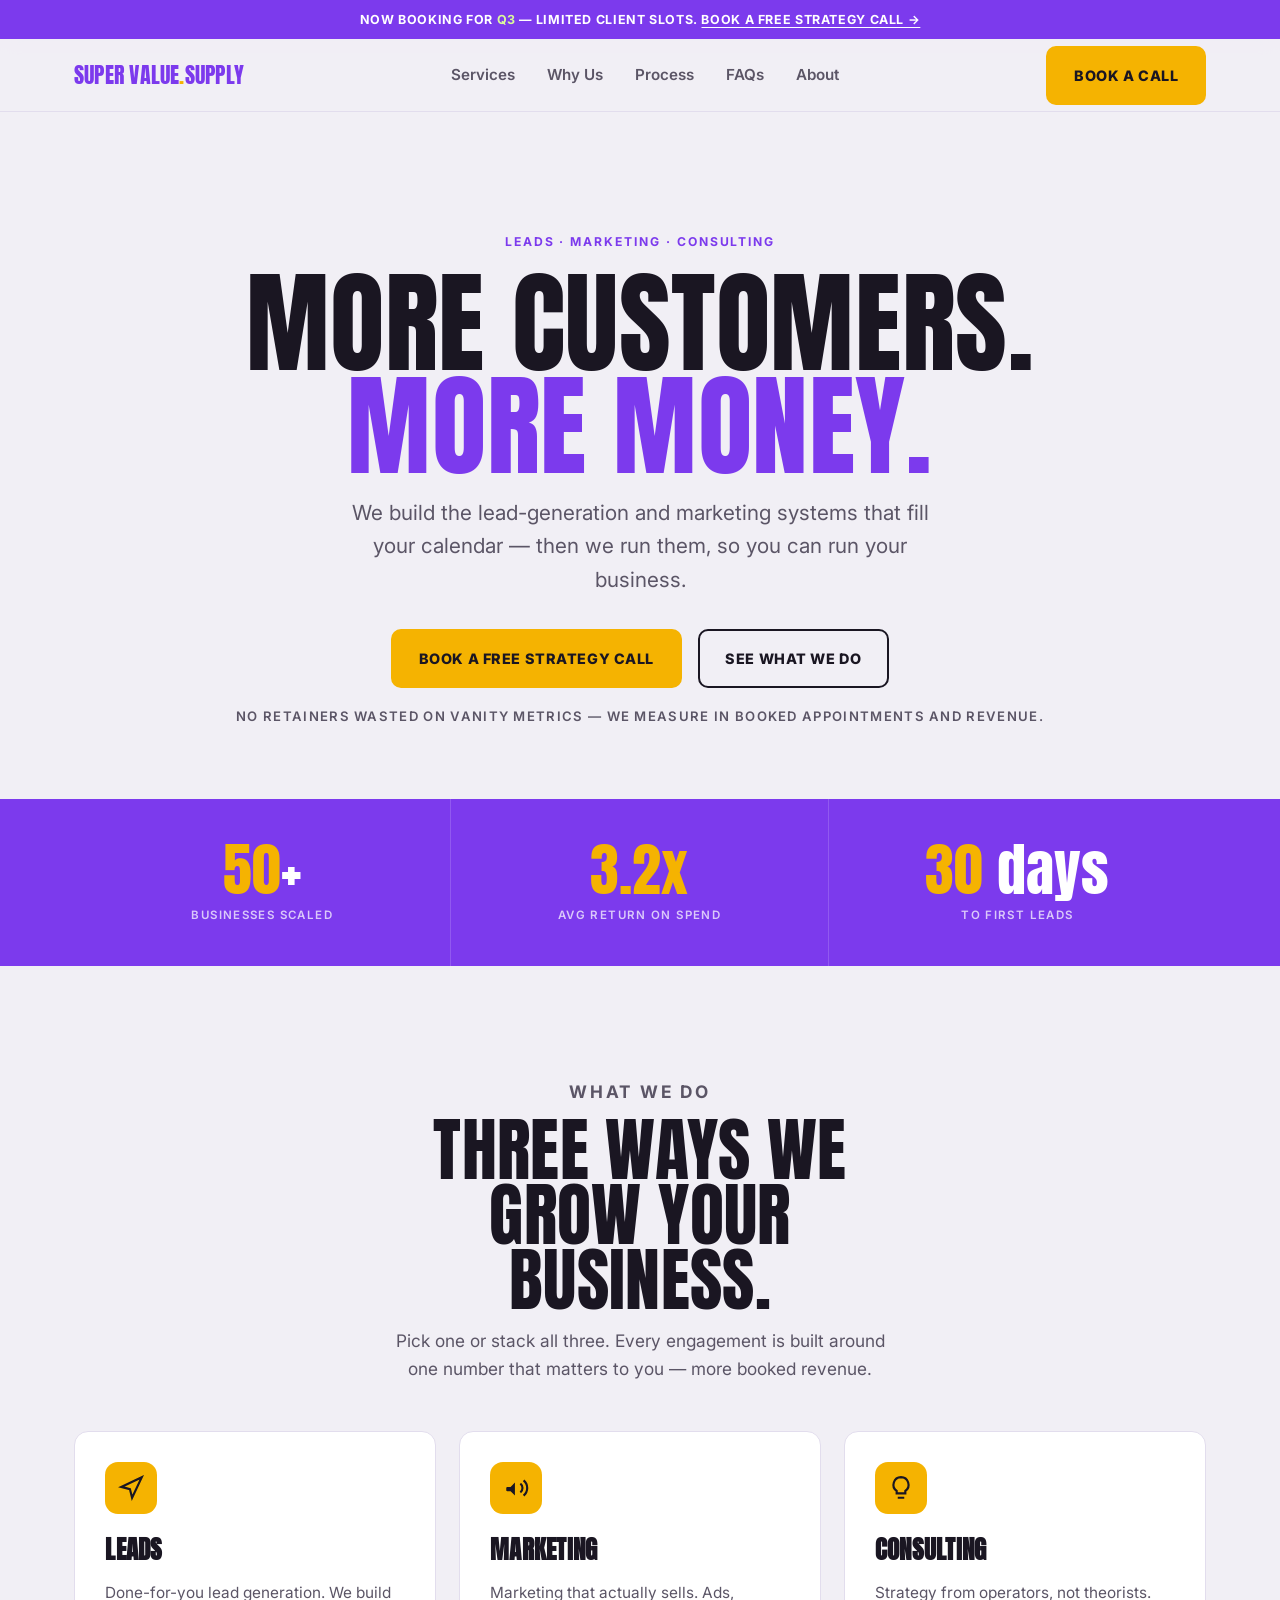
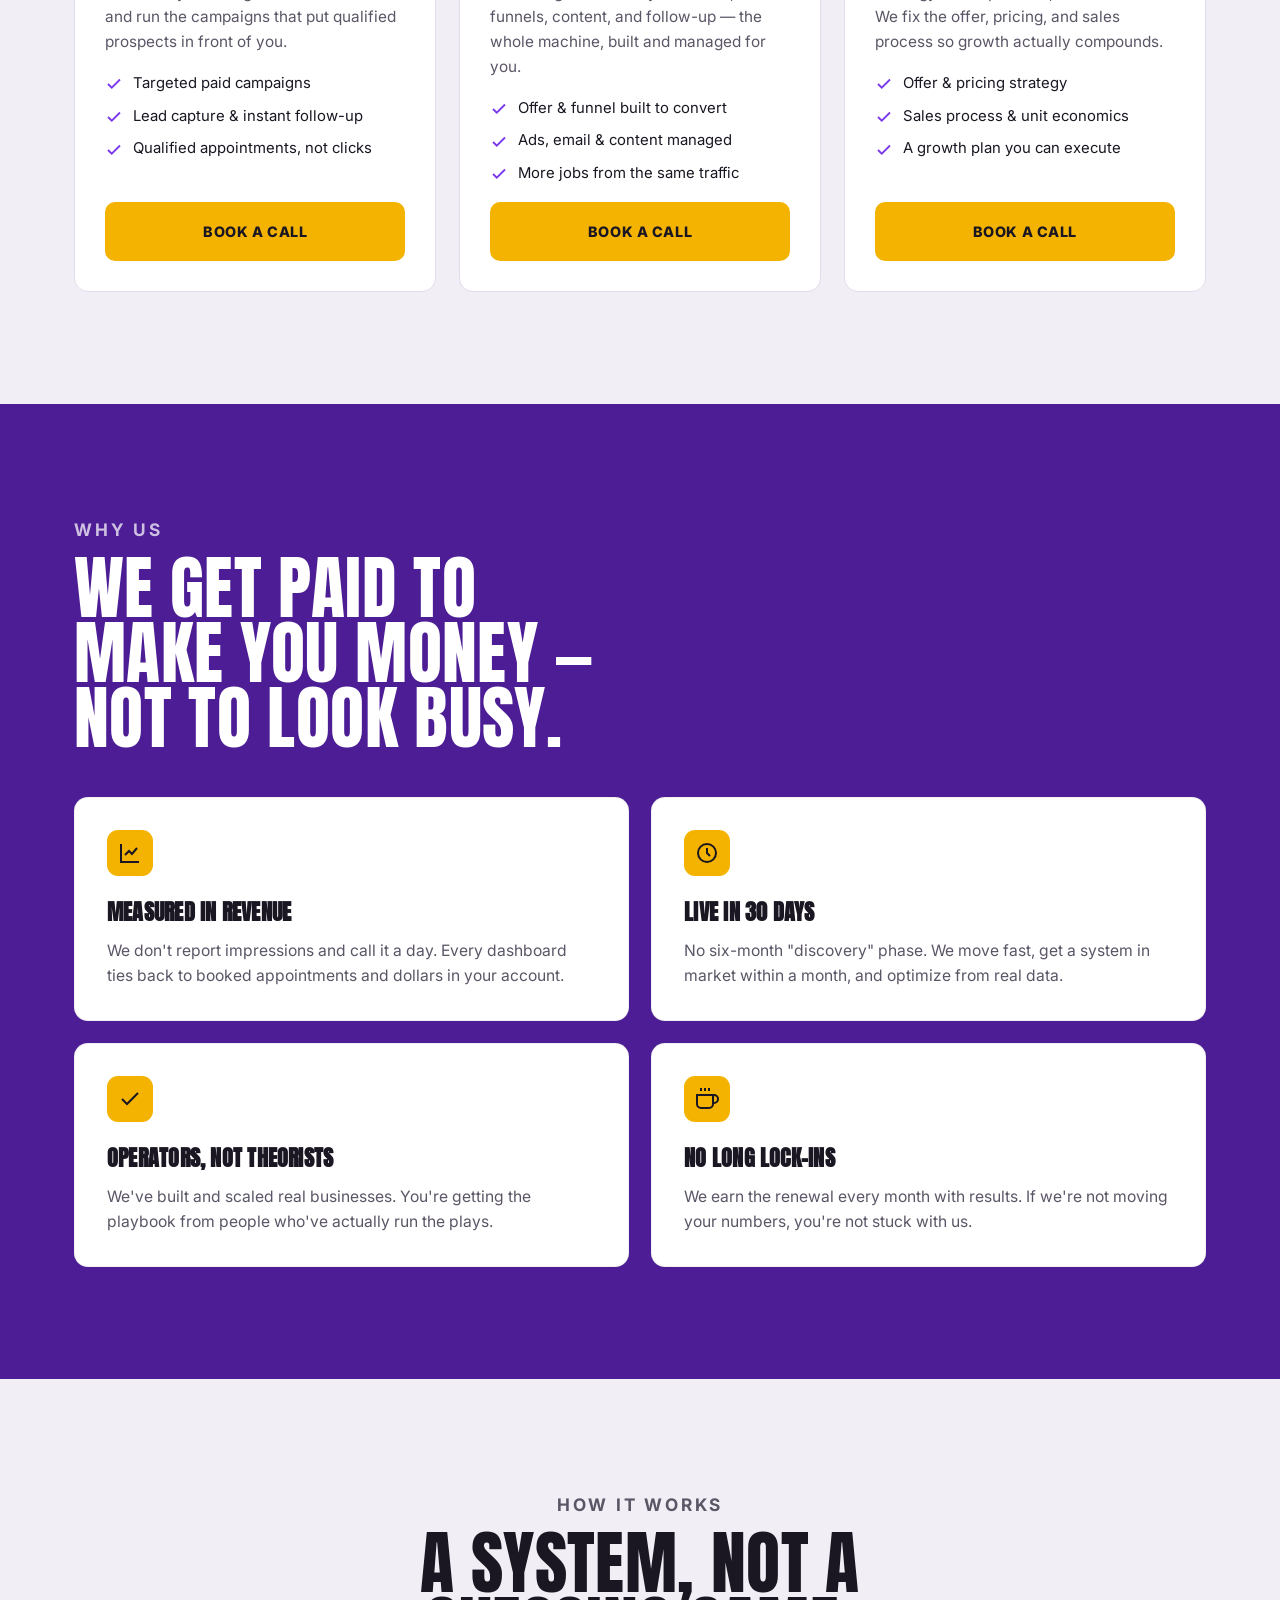
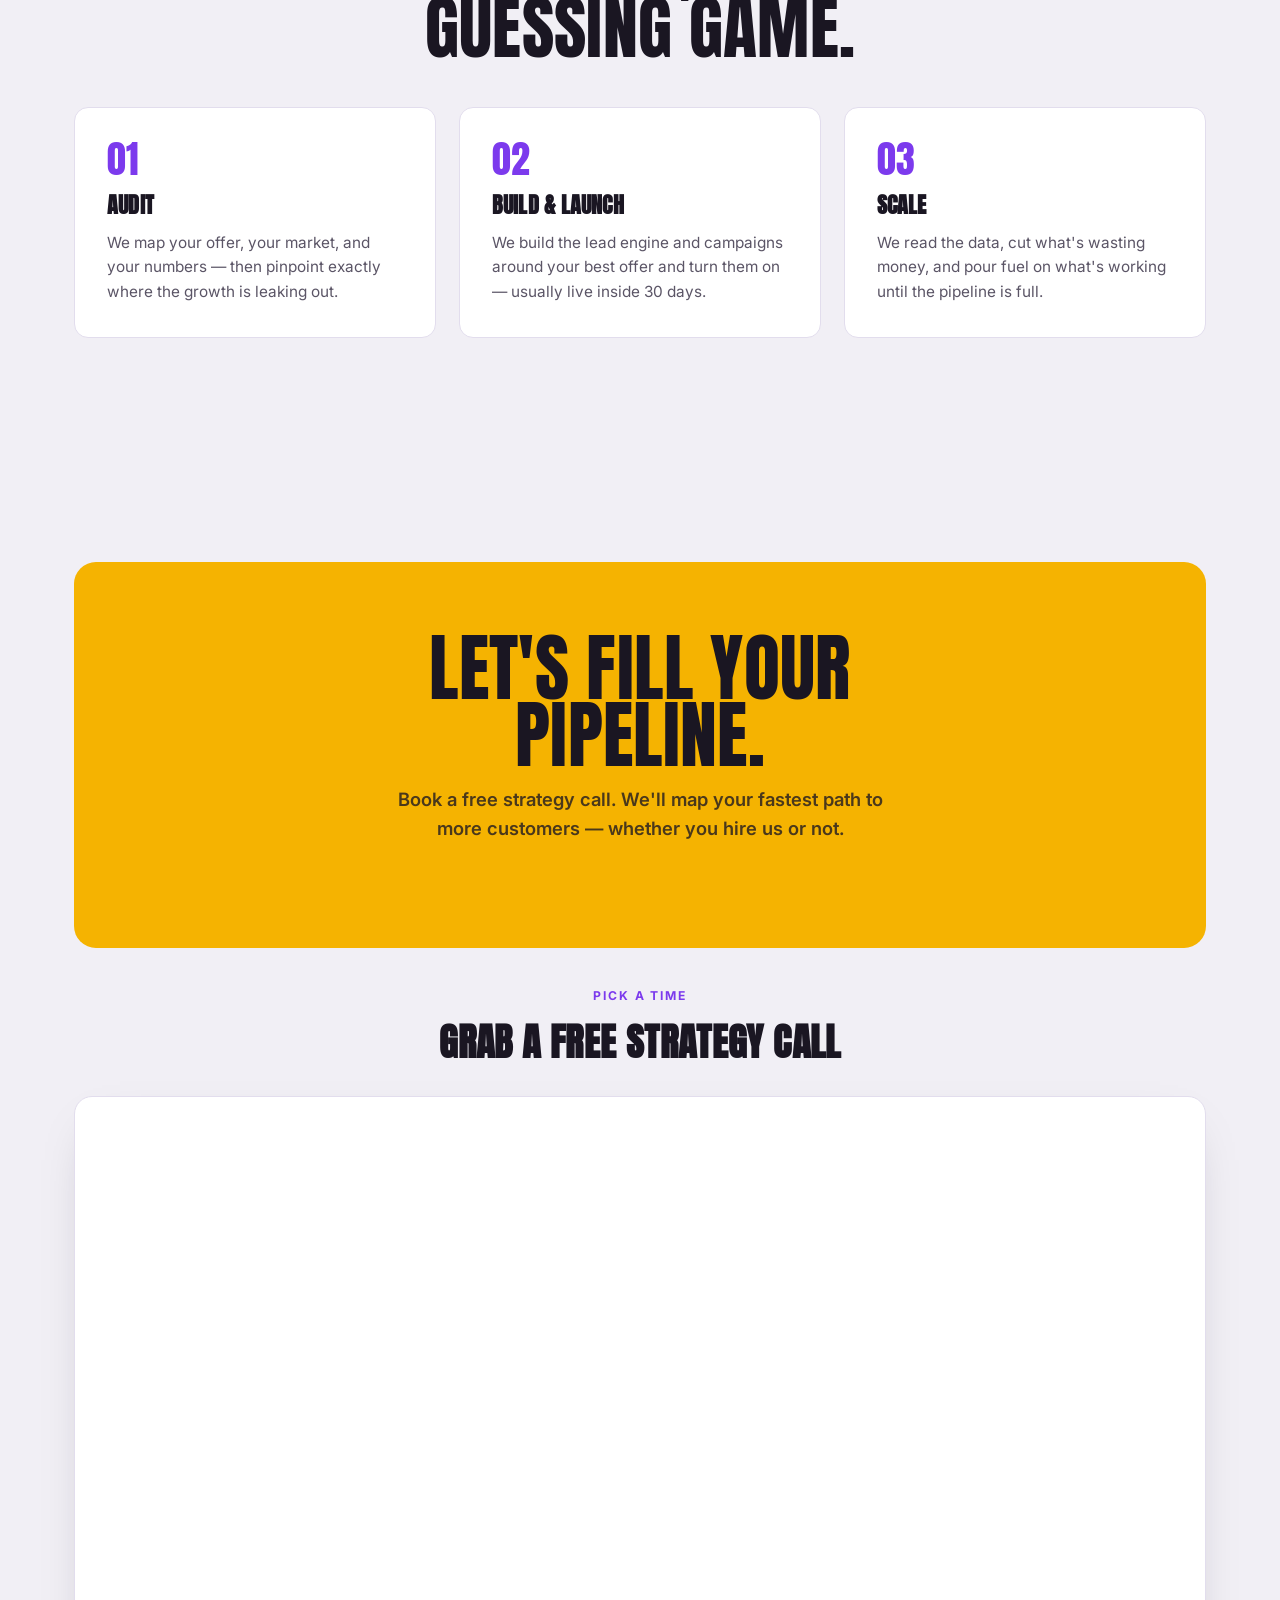
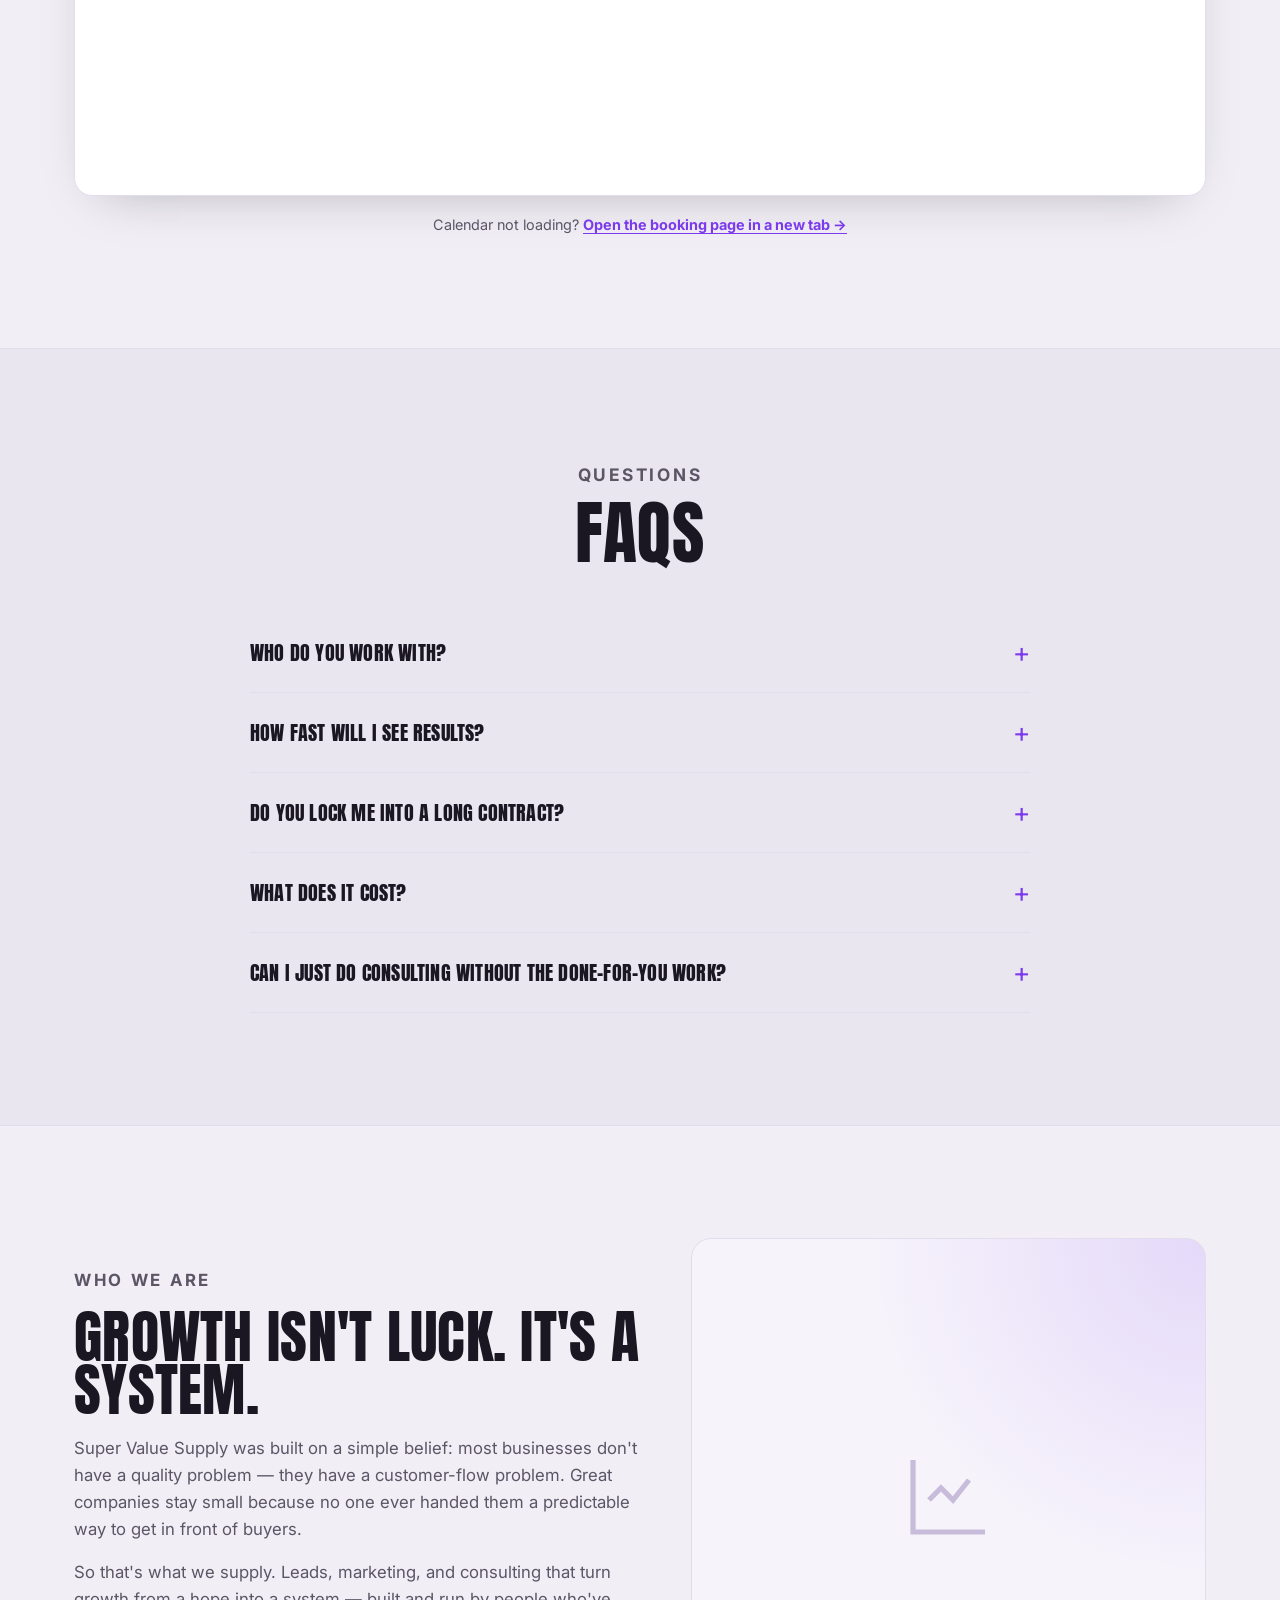
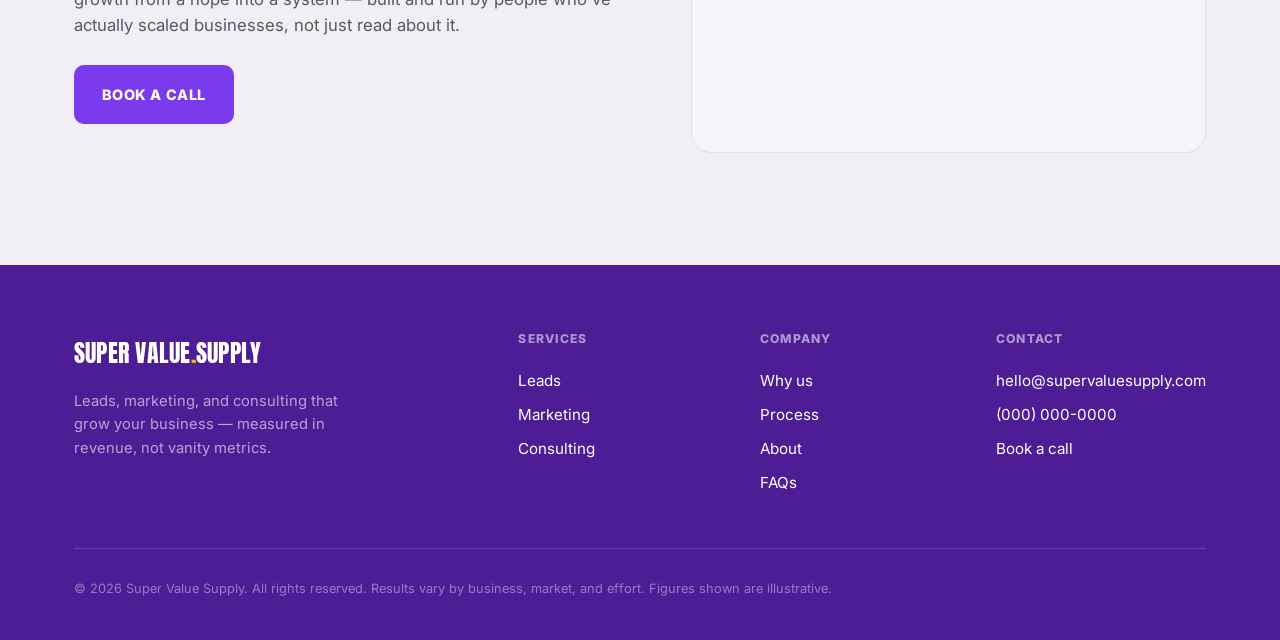
==== index.html @ ecce897a "Original supervaluesupply.com homepage as fetched 2026-07-02" ====
<!doctype html>
<html lang="en">
<head>
<meta charset="utf-8" />
<meta name="viewport" content="width=device-width, initial-scale=1" />
<title>Super Value Supply — Leads, marketing & consulting that grow your business</title>
<meta name="description" content="We build the lead-generation and marketing systems that fill your calendar — then we run them, so you can run your business. Leads, marketing, and consulting for businesses ready to scale." />

<!-- ============================================================
     SUPER VALUE SUPPLY  •  single-file site (leads / marketing / consulting agency)
     Deploy anywhere (Vercel, Netlify) and point your domain at it.
     SEARCH FOR  EDIT:  COMMENTS — that's everything you swap.

     >>> BOOKING:  There is ONE thing to set for Calendly. Search for
         "YOUR-CALENDLY-LINK" (it appears once, in the #book section)
         and paste your real Calendly event link there. That's it —
         the calendar then appears live on the page and every
         "Book a call" button feeds into it.

     COLORS: change --purple and --gold at the top to recolor the whole site.
     ============================================================ -->

<link rel="preconnect" href="https://fonts.googleapis.com">
<link rel="preconnect" href="https://fonts.gstatic.com" crossorigin>
<link href="https://fonts.googleapis.com/css2?family=Anton&family=Inter:wght@400;500;600;700;800&display=swap" rel="stylesheet">

<style>
  :root{
    --paper:#f1eff5;        /* page background — faint cool lavender-white */
    --ink:#1a1622;          /* main text — near-black, faint purple */
    --purple:#7c3aed;       /* BRIGHT PURPLE — structure / dark bands / dark buttons */
    --purple-deep:#4c1d95;  /* deepest purple — footer / dark panels */
    --gold:#f5b301;         /* GOLDEN YELLOW — CTAs & accents (dark text sits on it) */
    --gold-soft:#fdeec2;
    --card:#ffffff;
    --muted:#5b5566;
    --line:#e2dded;
    --maxw:1180px;
    --radius:14px;
  }
  *{box-sizing:border-box;margin:0;padding:0}
  html{scroll-behavior:smooth}
  body{background:var(--paper);color:var(--ink);font-family:"Inter",system-ui,-apple-system,sans-serif;line-height:1.6;-webkit-font-smoothing:antialiased;overflow-x:hidden}
  a{color:inherit;text-decoration:none}
  img{max-width:100%;display:block}
  ::selection{background:var(--purple);color:#fff}
  .wrap{max-width:var(--maxw);margin:0 auto;padding:0 24px}

  .display{font-family:"Anton",sans-serif;font-weight:400;text-transform:uppercase;line-height:0.92;letter-spacing:0.005em}
  .eyebrow{font-family:"Inter";font-weight:700;text-transform:uppercase;letter-spacing:0.16em;font-size:0.76rem;color:var(--purple)}

  .btn{display:inline-flex;align-items:center;gap:.55rem;font-family:"Inter";font-weight:800;text-transform:uppercase;letter-spacing:0.04em;font-size:.9rem;padding:1rem 1.6rem;border-radius:10px;border:2px solid transparent;cursor:pointer;transition:transform .15s ease,background .15s ease,color .15s ease,border-color .15s;white-space:nowrap}
  .btn-primary{background:var(--gold);color:var(--ink)}
  .btn-primary:hover{transform:translateY(-2px)}
  .btn-dark{background:var(--purple);color:#fff}
  .btn-dark:hover{transform:translateY(-2px)}
  .btn-ghost{background:transparent;color:var(--ink);border-color:var(--ink)}
  .btn-ghost:hover{background:var(--ink);color:var(--paper)}
  .btn:focus-visible{outline:3px solid var(--purple);outline-offset:3px}

  .announce{background:var(--purple);color:#fff;text-align:center;font-weight:700;text-transform:uppercase;letter-spacing:.05em;font-size:.78rem;padding:.6rem 24px}
  .announce a{color:#fff;text-decoration:underline;text-underline-offset:3px}
  .announce b{color:#d9f99d}

  header{position:sticky;top:0;z-index:50;background:rgba(241,239,245,.9);backdrop-filter:blur(10px);border-bottom:1px solid var(--line)}
  .nav{display:flex;align-items:center;justify-content:space-between;height:72px}
  .logo{font-family:"Anton",sans-serif;text-transform:uppercase;font-size:1.4rem;letter-spacing:.01em;color:var(--purple)}
  .logo b{color:var(--gold);font-weight:400}
  .nav-links{display:flex;align-items:center;gap:2rem}
  .nav-links a{font-weight:600;font-size:.95rem;color:var(--muted);transition:color .15s}
  .nav-links a:hover{color:var(--ink)}
  .nav-right{display:flex;align-items:center;gap:1rem}
  .menu-btn{display:none;background:none;border:0;color:var(--ink);cursor:pointer;padding:.4rem}
  .menu-btn svg{width:26px;height:26px}

  .hero{text-align:center;padding:clamp(3.5rem,10vw,7.5rem) 0 clamp(2.5rem,6vw,4.5rem)}
  .hero h1{font-size:clamp(3rem,10vw,7rem);margin:1.2rem auto;max-width:15ch}
  .hero h1 em{font-style:normal;color:var(--purple)}
  .hero p.lead{font-size:clamp(1.05rem,2vw,1.3rem);color:var(--muted);max-width:46ch;margin:0 auto 2.1rem}
  .hero-cta{display:flex;gap:1rem;justify-content:center;flex-wrap:wrap}
  .hero .micro{margin-top:1.1rem;font-size:.82rem;color:var(--muted);text-transform:uppercase;letter-spacing:.1em;font-weight:600}

  .stats{background:var(--purple);color:#fff}
  .stats-grid{display:grid;grid-template-columns:repeat(3,1fr)}
  .stat{padding:2.6rem 1rem;text-align:center;border-right:1px solid rgba(255,255,255,.16)}
  .stat:last-child{border-right:0}
  .stat .num{font-family:"Anton",sans-serif;font-size:clamp(2.4rem,6vw,3.6rem);line-height:1;color:#fff}
  .stat .num span{color:var(--gold)}
  .stat .lbl{color:rgba(255,255,255,.72);text-transform:uppercase;letter-spacing:.12em;font-size:.72rem;font-weight:600;margin-top:.5rem}

  section.block{padding:clamp(4rem,9vw,7rem) 0}
  .sec-head{max-width:52ch;margin-bottom:3rem}
  .sec-head.center{margin-left:auto;margin-right:auto;text-align:center}
  .sec-head h2{font-size:clamp(2.3rem,6.5vw,4.4rem);margin:.7rem 0 1rem}
  .sec-head p{color:var(--muted);font-size:1.08rem}

  /* ---------- services ---------- */
  .grid{display:grid;grid-template-columns:repeat(3,1fr);gap:1.4rem}
  .card{background:var(--card);border:1px solid var(--line);border-radius:var(--radius);overflow:hidden;display:flex;flex-direction:column;transition:box-shadow .2s,transform .2s}
  .card:hover{box-shadow:0 18px 40px -22px rgba(26,22,34,.32);transform:translateY(-4px)}
  .card .body{padding:1.9rem;display:flex;flex-direction:column;gap:.7rem;flex:1}
  .card .ico{width:52px;height:52px;border-radius:13px;background:var(--gold);color:var(--ink);display:flex;align-items:center;justify-content:center;margin-bottom:.3rem}
  .card .ico svg{width:26px;height:26px}
  .card h3{font-family:"Anton",sans-serif;text-transform:uppercase;font-size:1.55rem;letter-spacing:.01em;color:var(--ink)}
  .card .desc{color:var(--muted);font-size:.96rem}
  .feat{list-style:none;display:flex;flex-direction:column;gap:.55rem;margin:.4rem 0 .3rem}
  .feat li{display:flex;gap:.6rem;align-items:flex-start;font-size:.93rem;color:var(--ink)}
  .feat li svg{width:18px;height:18px;color:var(--purple);flex:none;margin-top:.2rem}
  .card .btn{width:100%;justify-content:center;margin-top:auto}

  /* ---------- why (dark) ---------- */
  .why-sec{background:var(--purple-deep);color:#fff}
  .why-sec .sec-head p{color:rgba(255,255,255,.72)}
  .why-sec .eyebrow{color:var(--gold)}
  .why{display:grid;grid-template-columns:repeat(2,1fr);gap:1.4rem}
  .why-item{background:#fff;border:1px solid rgba(0,0,0,.06);border-radius:var(--radius);padding:2rem}
  .why-item .ico{width:46px;height:46px;border-radius:11px;background:var(--gold);color:var(--ink);display:flex;align-items:center;justify-content:center;margin-bottom:1.1rem}
  .why-item .ico svg{width:24px;height:24px}
  .why-item h3{font-family:"Anton",sans-serif;text-transform:uppercase;font-size:1.4rem;margin-bottom:.5rem;letter-spacing:.01em;color:var(--ink)}
  .why-item p{color:var(--muted);font-size:.98rem}

  /* ---------- process (numbered) ---------- */
  .steps{display:grid;grid-template-columns:repeat(3,1fr);gap:1.4rem}
  .step{background:var(--card);border:1px solid var(--line);border-radius:var(--radius);padding:2rem;position:relative}
  .step .n{font-family:"Anton",sans-serif;font-size:2.4rem;color:var(--purple);line-height:1;margin-bottom:.6rem}
  .step h3{font-family:"Anton",sans-serif;text-transform:uppercase;font-size:1.35rem;margin-bottom:.5rem;letter-spacing:.01em}
  .step p{color:var(--muted);font-size:.96rem}

  /* ---------- big CTA ---------- */
  .band{background:var(--gold);color:var(--ink);border-radius:22px;padding:clamp(2.5rem,6vw,4.5rem);text-align:center}
  .band h2{font-size:clamp(2.4rem,7vw,4.6rem);max-width:18ch;margin:0 auto 1rem;color:var(--ink)}
  .band p{font-size:1.15rem;max-width:42ch;margin:0 auto 2rem;font-weight:600;color:rgba(26,22,34,.78)}
  .band .btn{background:var(--ink);color:#fff}

  /* ---------- booking calendar (Calendly) ---------- */
  .booking{margin-top:2.4rem}
  .booking-head{text-align:center;margin-bottom:1.4rem}
  .booking-head .eyebrow{color:var(--purple)}
  .booking-head h3{font-family:"Anton",sans-serif;text-transform:uppercase;font-size:clamp(1.6rem,4vw,2.4rem);letter-spacing:.01em;margin-top:.4rem}
  .calendly-inline-widget{min-width:320px;height:700px;border:1px solid var(--line);border-radius:18px;overflow:hidden;background:#fff;box-shadow:0 18px 50px -28px rgba(26,22,34,.35)}
  .booking-fallback{text-align:center;margin-top:1.1rem;font-size:.9rem;color:var(--muted)}
  .booking-fallback a{color:var(--purple);font-weight:700;text-decoration:underline;text-underline-offset:3px}

  /* ---------- FAQ ---------- */
  .faq{max-width:780px;margin:0 auto}
  .q{border-bottom:1px solid var(--line)}
  .q button{width:100%;background:none;border:0;color:var(--ink);cursor:pointer;text-align:left;padding:1.5rem 0;display:flex;justify-content:space-between;align-items:center;gap:1rem;font-family:"Anton",sans-serif;text-transform:uppercase;font-size:1.25rem;letter-spacing:.01em}
  .q button .plus{color:var(--purple);font-size:1.7rem;line-height:1;transition:transform .2s;flex:none;font-family:"Inter";font-weight:400}
  .q.open button .plus{transform:rotate(45deg)}
  .q .a{max-height:0;overflow:hidden;transition:max-height .28s ease;color:var(--muted)}
  .q .a p{padding:0 0 1.5rem}

  /* ---------- about ---------- */
  .about{display:grid;grid-template-columns:1.05fr .95fr;gap:3rem;align-items:center}
  .about .portrait{aspect-ratio:1/1;border-radius:20px;border:1px solid var(--line);background:radial-gradient(130% 130% at 100% 0%,rgba(124,58,237,.14),transparent 50%),#f6f3fb;display:flex;align-items:center;justify-content:center}
  .about .portrait svg{width:96px;height:96px;color:#c7bdda}
  .about h2{font-size:clamp(2.2rem,5.5vw,3.6rem);margin-bottom:1.2rem}
  .about p{color:var(--muted);margin-bottom:1rem;font-size:1.05rem}

  footer{background:var(--purple-deep);color:#fff;padding:4rem 0 2.5rem}
  .foot-top{display:flex;justify-content:space-between;gap:2rem;flex-wrap:wrap;margin-bottom:3rem}
  .foot-col{max-width:280px}
  .foot-col h4{font-family:"Inter";font-weight:800;text-transform:uppercase;letter-spacing:.1em;font-size:.76rem;color:rgba(255,255,255,.55);margin-bottom:1rem}
  .foot-col a{display:block;color:#fff;padding:.3rem 0;font-size:.95rem}
  .foot-col a:hover{color:var(--gold)}
  .foot-col p{color:rgba(255,255,255,.6);font-size:.92rem}
  .disclaimer{color:rgba(255,255,255,.42);font-size:.8rem;border-top:1px solid rgba(255,255,255,.14);padding-top:1.8rem;line-height:1.7}

  .reveal{opacity:0;transform:translateY(24px);transition:opacity .6s ease,transform .6s ease}
  .reveal.in{opacity:1;transform:none}

  @media(max-width:860px){
    .nav-links{position:fixed;inset:72px 0 auto 0;flex-direction:column;gap:0;background:var(--paper);border-bottom:1px solid var(--line);padding:1rem 24px 1.5rem;display:none}
    .nav-links.show{display:flex}
    .nav-links a{padding:.9rem 0;font-size:1.1rem;width:100%;border-bottom:1px solid var(--line)}
    .menu-btn{display:block}
    .nav-right .btn{display:none}
    .grid,.steps{grid-template-columns:1fr}
    .why{grid-template-columns:1fr}
    .about{grid-template-columns:1fr}
    .stats-grid{grid-template-columns:1fr}
    .stat{border-right:0;border-bottom:1px solid rgba(255,255,255,.16)}
    .stat:last-child{border-bottom:0}
  }
  @media(max-width:600px){.grid{grid-template-columns:1fr}}
  @media(prefers-reduced-motion:reduce){
    *{transition:none!important;animation:none!important}
    html{scroll-behavior:auto}
    .reveal{opacity:1;transform:none}
  }
</style>
</head>
<body id="top">

<!-- EDIT: announcement bar -->
<div class="announce">Now booking for <b>Q3</b> — limited client slots. <a href="#book">Book a free strategy call →</a></div>

<header>
  <div class="wrap nav">
    <a class="logo" href="#top">Super Value<b>.</b>Supply</a>
    <nav class="nav-links" id="navlinks">
      <a href="#services">Services</a>
      <a href="#why">Why Us</a>
      <a href="#process">Process</a>
      <a href="#faq">FAQs</a>
      <a href="#about">About</a>
    </nav>
    <div class="nav-right">
      <a class="btn btn-primary" href="#book" data-book>Book a call</a>
      <button class="menu-btn" id="menuBtn" aria-label="Open menu" aria-expanded="false">
        <svg viewBox="0 0 24 24" fill="none" stroke="currentColor" stroke-width="2"><line x1="3" y1="6" x2="21" y2="6"/><line x1="3" y1="12" x2="21" y2="12"/><line x1="3" y1="18" x2="21" y2="18"/></svg>
      </button>
    </div>
  </div>
</header>

<main>

  <!-- ============ HERO ============ -->
  <section class="hero">
    <div class="wrap">
      <p class="eyebrow reveal">Leads · Marketing · Consulting</p>
      <!-- EDIT: headline -->
      <h1 class="display reveal">More customers.<br><em>More money.</em></h1>
      <p class="lead reveal">We build the lead-generation and marketing systems that fill your calendar — then we run them, so you can run your business.</p>
      <div class="hero-cta reveal">
        <a class="btn btn-primary" href="#book" data-book>Book a free strategy call</a>
        <a class="btn btn-ghost" href="#services">See what we do</a>
      </div>
      <p class="micro reveal">No retainers wasted on vanity metrics — we measure in booked appointments and revenue.</p>
    </div>
  </section>

  <!-- ============ STAT BAND ============ -->
  <!-- EDIT: real numbers -->
  <div class="stats">
    <div class="wrap"><div class="stats-grid">
      <div class="stat"><div class="num"><span>50</span>+</div><div class="lbl">Businesses scaled</div></div>
      <div class="stat"><div class="num"><span>3.2x</span></div><div class="lbl">Avg return on spend</div></div>
      <div class="stat"><div class="num"><span>30</span> days</div><div class="lbl">To first leads</div></div>
    </div></div>
  </div>

  <!-- ============ SERVICES ============ -->
  <section class="block" id="services">
    <div class="wrap">
      <div class="sec-head center reveal">
        <p class="eyebrow">What we do</p>
        <h2 class="display">Three ways we grow your business.</h2>
        <p>Pick one or stack all three. Every engagement is built around one number that matters to you — more booked revenue.</p>
      </div>

      <div class="grid">

        <!-- LEADS -->
        <article class="card reveal">
          <div class="body">
            <div class="ico"><svg viewBox="0 0 24 24" fill="none" stroke="currentColor" stroke-width="2"><path d="M3 11l19-9-9 19-2-8-8-2z"/></svg></div>
            <h3>Leads</h3>
            <p class="desc">Done-for-you lead generation. We build and run the campaigns that put qualified prospects in front of you.</p>
            <ul class="feat">
              <li><svg viewBox="0 0 24 24" fill="none" stroke="currentColor" stroke-width="2.5"><polyline points="20 6 9 17 4 12"/></svg>Targeted paid campaigns</li>
              <li><svg viewBox="0 0 24 24" fill="none" stroke="currentColor" stroke-width="2.5"><polyline points="20 6 9 17 4 12"/></svg>Lead capture &amp; instant follow-up</li>
              <li><svg viewBox="0 0 24 24" fill="none" stroke="currentColor" stroke-width="2.5"><polyline points="20 6 9 17 4 12"/></svg>Qualified appointments, not clicks</li>
            </ul>
            <a class="btn btn-primary" href="#book" data-book>Book a call</a>
          </div>
        </article>

        <!-- MARKETING -->
        <article class="card reveal">
          <div class="body">
            <div class="ico"><svg viewBox="0 0 24 24" fill="none" stroke="currentColor" stroke-width="2"><path d="M3 11v3a1 1 0 0 0 1 1h3l4 4V7L7 11H4a1 1 0 0 0-1 1z" fill="currentColor" stroke="none"/><path d="M16 8a5 5 0 0 1 0 8"/><path d="M19 5a9 9 0 0 1 0 14"/></svg></div>
            <h3>Marketing</h3>
            <p class="desc">Marketing that actually sells. Ads, funnels, content, and follow-up — the whole machine, built and managed for you.</p>
            <ul class="feat">
              <li><svg viewBox="0 0 24 24" fill="none" stroke="currentColor" stroke-width="2.5"><polyline points="20 6 9 17 4 12"/></svg>Offer &amp; funnel built to convert</li>
              <li><svg viewBox="0 0 24 24" fill="none" stroke="currentColor" stroke-width="2.5"><polyline points="20 6 9 17 4 12"/></svg>Ads, email &amp; content managed</li>
              <li><svg viewBox="0 0 24 24" fill="none" stroke="currentColor" stroke-width="2.5"><polyline points="20 6 9 17 4 12"/></svg>More jobs from the same traffic</li>
            </ul>
            <a class="btn btn-primary" href="#book" data-book>Book a call</a>
          </div>
        </article>

        <!-- CONSULTING -->
        <article class="card reveal">
          <div class="body">
            <div class="ico"><svg viewBox="0 0 24 24" fill="none" stroke="currentColor" stroke-width="2"><path d="M12 2a7 7 0 0 0-4 12.7V17h8v-2.3A7 7 0 0 0 12 2z"/><line x1="9" y1="21" x2="15" y2="21"/></svg></div>
            <h3>Consulting</h3>
            <p class="desc">Strategy from operators, not theorists. We fix the offer, pricing, and sales process so growth actually compounds.</p>
            <ul class="feat">
              <li><svg viewBox="0 0 24 24" fill="none" stroke="currentColor" stroke-width="2.5"><polyline points="20 6 9 17 4 12"/></svg>Offer &amp; pricing strategy</li>
              <li><svg viewBox="0 0 24 24" fill="none" stroke="currentColor" stroke-width="2.5"><polyline points="20 6 9 17 4 12"/></svg>Sales process &amp; unit economics</li>
              <li><svg viewBox="0 0 24 24" fill="none" stroke="currentColor" stroke-width="2.5"><polyline points="20 6 9 17 4 12"/></svg>A growth plan you can execute</li>
            </ul>
            <a class="btn btn-primary" href="#book" data-book>Book a call</a>
          </div>
        </article>

      </div>
    </div>
  </section>

  <!-- ============ WHY US ============ -->
  <section class="block why-sec" id="why">
    <div class="wrap">
      <div class="sec-head reveal">
        <p class="eyebrow">Why us</p>
        <h2 class="display">We get paid to make you money — not to look busy.</h2>
      </div>
      <div class="why">
        <div class="why-item reveal">
          <div class="ico"><svg viewBox="0 0 24 24" fill="none" stroke="currentColor" stroke-width="2"><path d="M3 3v18h18"/><path d="M7 14l4-4 3 3 5-6"/></svg></div>
          <h3>Measured in revenue</h3>
          <p>We don't report impressions and call it a day. Every dashboard ties back to booked appointments and dollars in your account.</p>
        </div>
        <div class="why-item reveal">
          <div class="ico"><svg viewBox="0 0 24 24" fill="none" stroke="currentColor" stroke-width="2"><circle cx="12" cy="12" r="9"/><path d="M12 7v5l3 3"/></svg></div>
          <h3>Live in 30 days</h3>
          <p>No six-month "discovery" phase. We move fast, get a system in market within a month, and optimize from real data.</p>
        </div>
        <div class="why-item reveal">
          <div class="ico"><svg viewBox="0 0 24 24" fill="none" stroke="currentColor" stroke-width="2"><path d="M20 6L9 17l-5-5"/></svg></div>
          <h3>Operators, not theorists</h3>
          <p>We've built and scaled real businesses. You're getting the playbook from people who've actually run the plays.</p>
        </div>
        <div class="why-item reveal">
          <div class="ico"><svg viewBox="0 0 24 24" fill="none" stroke="currentColor" stroke-width="2"><path d="M18 8h1a4 4 0 0 1 0 8h-1"/><path d="M2 8h16v9a4 4 0 0 1-4 4H6a4 4 0 0 1-4-4V8z"/><line x1="6" y1="1" x2="6" y2="4"/><line x1="10" y1="1" x2="10" y2="4"/><line x1="14" y1="1" x2="14" y2="4"/></svg></div>
          <h3>No long lock-ins</h3>
          <p>We earn the renewal every month with results. If we're not moving your numbers, you're not stuck with us.</p>
        </div>
      </div>
    </div>
  </section>

  <!-- ============ PROCESS ============ -->
  <section class="block" id="process">
    <div class="wrap">
      <div class="sec-head center reveal">
        <p class="eyebrow">How it works</p>
        <h2 class="display">A system, not a guessing game.</h2>
      </div>
      <div class="steps">
        <div class="step reveal"><div class="n">01</div><h3>Audit</h3><p>We map your offer, your market, and your numbers — then pinpoint exactly where the growth is leaking out.</p></div>
        <div class="step reveal"><div class="n">02</div><h3>Build &amp; launch</h3><p>We build the lead engine and campaigns around your best offer and turn them on — usually live inside 30 days.</p></div>
        <div class="step reveal"><div class="n">03</div><h3>Scale</h3><p>We read the data, cut what's wasting money, and pour fuel on what's working until the pipeline is full.</p></div>
      </div>
    </div>
  </section>

  <!-- ============ BIG CTA + BOOKING CALENDAR ============ -->
  <section class="block" id="book">
    <div class="wrap reveal">
      <div class="band">
        <h2 class="display">Let's fill your pipeline.</h2>
        <p>Book a free strategy call. We'll map your fastest path to more customers — whether you hire us or not.</p>
      </div>

      <!-- =========================================================
           CALENDLY BOOKING CALENDAR  —  LIVE
           Connected to: https://calendly.com/admin-supervaluesupply/30min
           To point this at a different event later, change the link in the
           data-url below AND the fallback link beneath it. Keep the
           ?hide_gdpr_banner=1&primary_color=7c3aed tail on the data-url.
           ========================================================= -->
      <div class="booking">
        <div class="booking-head">
          <p class="eyebrow">Pick a time</p>
          <h3>Grab a free strategy call</h3>
        </div>

        <div class="calendly-inline-widget"
             data-url="https://calendly.com/admin-supervaluesupply/30min?hide_gdpr_banner=1&primary_color=7c3aed"
             data-resize="true"></div>

        <p class="booking-fallback">Calendar not loading? <a href="https://calendly.com/admin-supervaluesupply/30min" target="_blank" rel="noopener">Open the booking page in a new tab →</a></p>
      </div>
    </div>
  </section>

  <!-- ============ FAQ ============ -->
  <section class="block" id="faq" style="background:#e9e6f0;border-top:1px solid var(--line);border-bottom:1px solid var(--line)">
    <div class="wrap">
      <div class="sec-head center reveal"><p class="eyebrow">Questions</p><h2 class="display">FAQs</h2></div>
      <div class="faq">
        <!-- EDIT: real Q&As -->
        <div class="q reveal"><button aria-expanded="false">Who do you work with?<span class="plus">+</span></button><div class="a"><p>Established local and service businesses ready to grow — owners who can handle more customers and want a predictable way to get them.</p></div></div>
        <div class="q reveal"><button aria-expanded="false">How fast will I see results?<span class="plus">+</span></button><div class="a"><p>Most clients have a live lead system within 30 days and start seeing qualified appointments shortly after launch. We optimize from there.</p></div></div>
        <div class="q reveal"><button aria-expanded="false">Do you lock me into a long contract?<span class="plus">+</span></button><div class="a"><p>No long lock-ins. We earn the relationship month to month with results. If we're not moving your numbers, you're free to walk.</p></div></div>
        <div class="q reveal"><button aria-expanded="false">What does it cost?<span class="plus">+</span></button><div class="a"><p>It depends on scope and which services you need. We'll give you a straight number on the strategy call — no pressure, no surprises.</p></div></div>
        <div class="q reveal"><button aria-expanded="false">Can I just do consulting without the done-for-you work?<span class="plus">+</span></button><div class="a"><p>Absolutely. Some clients want the strategy and run it in-house. Others want us to build and manage everything. Both work.</p></div></div>
      </div>
    </div>
  </section>

  <!-- ============ ABOUT ============ -->
  <section class="block" id="about">
    <div class="wrap">
      <div class="about">
        <div class="reveal">
          <p class="eyebrow">Who we are</p>
          <h2 class="display">Growth isn't luck. It's a system.</h2>
          <!-- EDIT: your story -->
          <p>Super Value Supply was built on a simple belief: most businesses don't have a quality problem — they have a customer-flow problem. Great companies stay small because no one ever handed them a predictable way to get in front of buyers.</p>
          <p>So that's what we supply. Leads, marketing, and consulting that turn growth from a hope into a system — built and run by people who've actually scaled businesses, not just read about it.</p>
          <a class="btn btn-dark" href="#book" data-book style="margin-top:.6rem">Book a call</a>
        </div>
        <div class="portrait reveal" aria-hidden="true">
          <svg viewBox="0 0 24 24" fill="none" stroke="currentColor" stroke-width="1.3"><path d="M3 3v18h18"/><path d="M7 13l3-3 3 3 4-5"/></svg>
        </div>
      </div>
    </div>
  </section>

</main>

<footer>
  <div class="wrap">
    <div class="foot-top">
      <div class="foot-col">
        <a class="logo" href="#top" style="font-size:1.5rem;display:inline-block;margin-bottom:.8rem">Super Value<b>.</b>Supply</a>
        <p>Leads, marketing, and consulting that grow your business — measured in revenue, not vanity metrics.</p>
      </div>
      <div class="foot-col"><h4>Services</h4><a href="#services">Leads</a><a href="#services">Marketing</a><a href="#services">Consulting</a></div>
      <div class="foot-col"><h4>Company</h4><a href="#why">Why us</a><a href="#process">Process</a><a href="#about">About</a><a href="#faq">FAQs</a></div>
      <div class="foot-col"><h4>Contact</h4>
        <!-- EDIT: real email / phone -->
        <a href="mailto:hello@supervaluesupply.com">hello@supervaluesupply.com</a>
        <a href="tel:+10000000000">(000) 000-0000</a>
        <a href="#book" data-book>Book a call</a>
      </div>
    </div>
    <p class="disclaimer">© <span id="yr"></span> Super Value Supply. All rights reserved. Results vary by business, market, and effort. Figures shown are illustrative.</p>
  </div>
</footer>

<!-- Calendly widget script (loads the inline calendar above) -->
<script src="https://assets.calendly.com/assets/external/widget.js" async></script>

<script>
  document.getElementById('yr').textContent = new Date().getFullYear();

  var mb=document.getElementById('menuBtn'), nl=document.getElementById('navlinks');
  mb.addEventListener('click',function(){var open=nl.classList.toggle('show');mb.setAttribute('aria-expanded',open);});
  nl.querySelectorAll('a').forEach(function(a){a.addEventListener('click',function(){nl.classList.remove('show');mb.setAttribute('aria-expanded',false);});});

  document.querySelectorAll('.q button').forEach(function(b){
    b.addEventListener('click',function(){
      var q=b.parentElement,a=q.querySelector('.a'),open=q.classList.toggle('open');
      b.setAttribute('aria-expanded',open);
      a.style.maxHeight=open?a.scrollHeight+'px':0;
    });
  });

  var io=new IntersectionObserver(function(es){es.forEach(function(e){if(e.isIntersecting){e.target.classList.add('in');io.unobserve(e.target);}});},{threshold:.12});
  document.querySelectorAll('.reveal').forEach(function(el){io.observe(el);});

  // Every "Book a call" button feeds the calendar in the #book section.
  // They use href="#book" so the browser smooth-scrolls there; this just
  // catches any leftover href="#" and routes it to the calendar too.
  document.querySelectorAll('[data-book]').forEach(function(btn){
    btn.addEventListener('click',function(e){
      if(btn.getAttribute('href')==='#'){
        e.preventDefault();
        document.getElementById('book').scrollIntoView({behavior:'smooth'});
      }
    });
  });
</script>
</body>
</html>
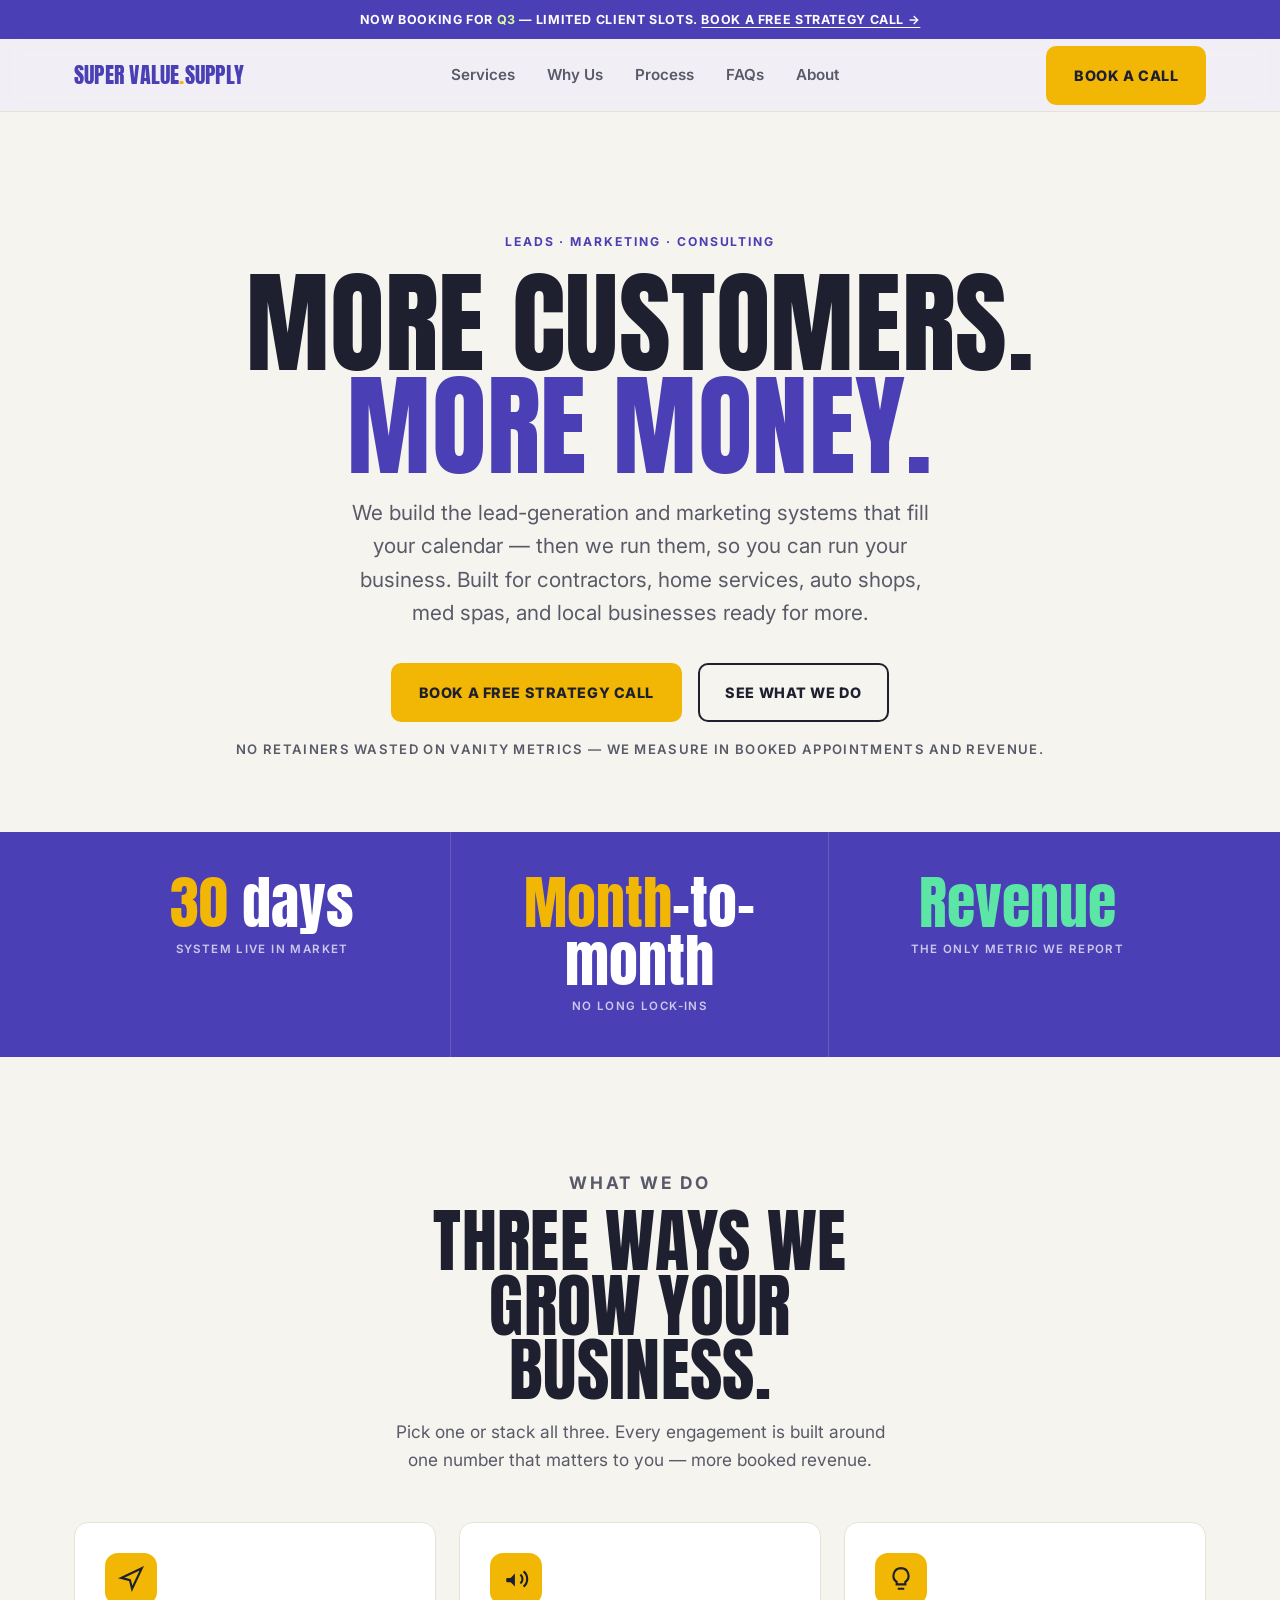
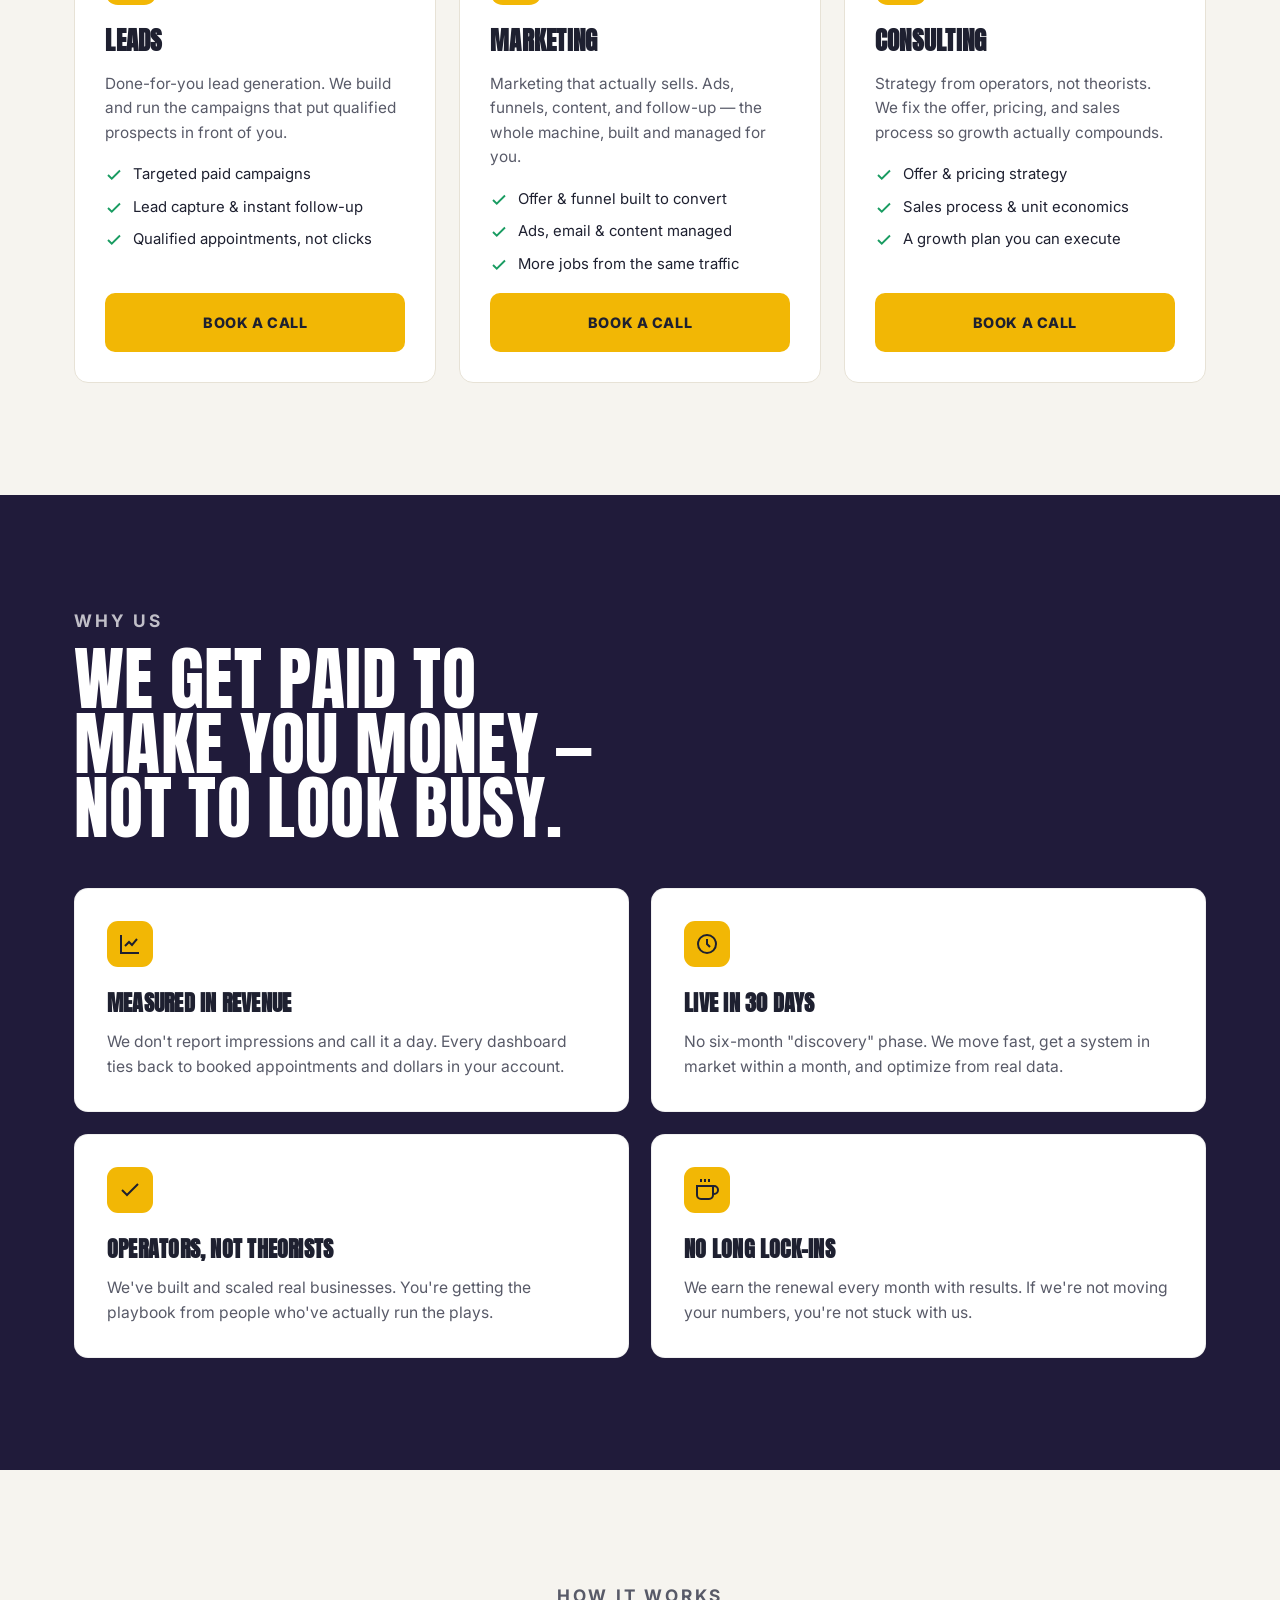
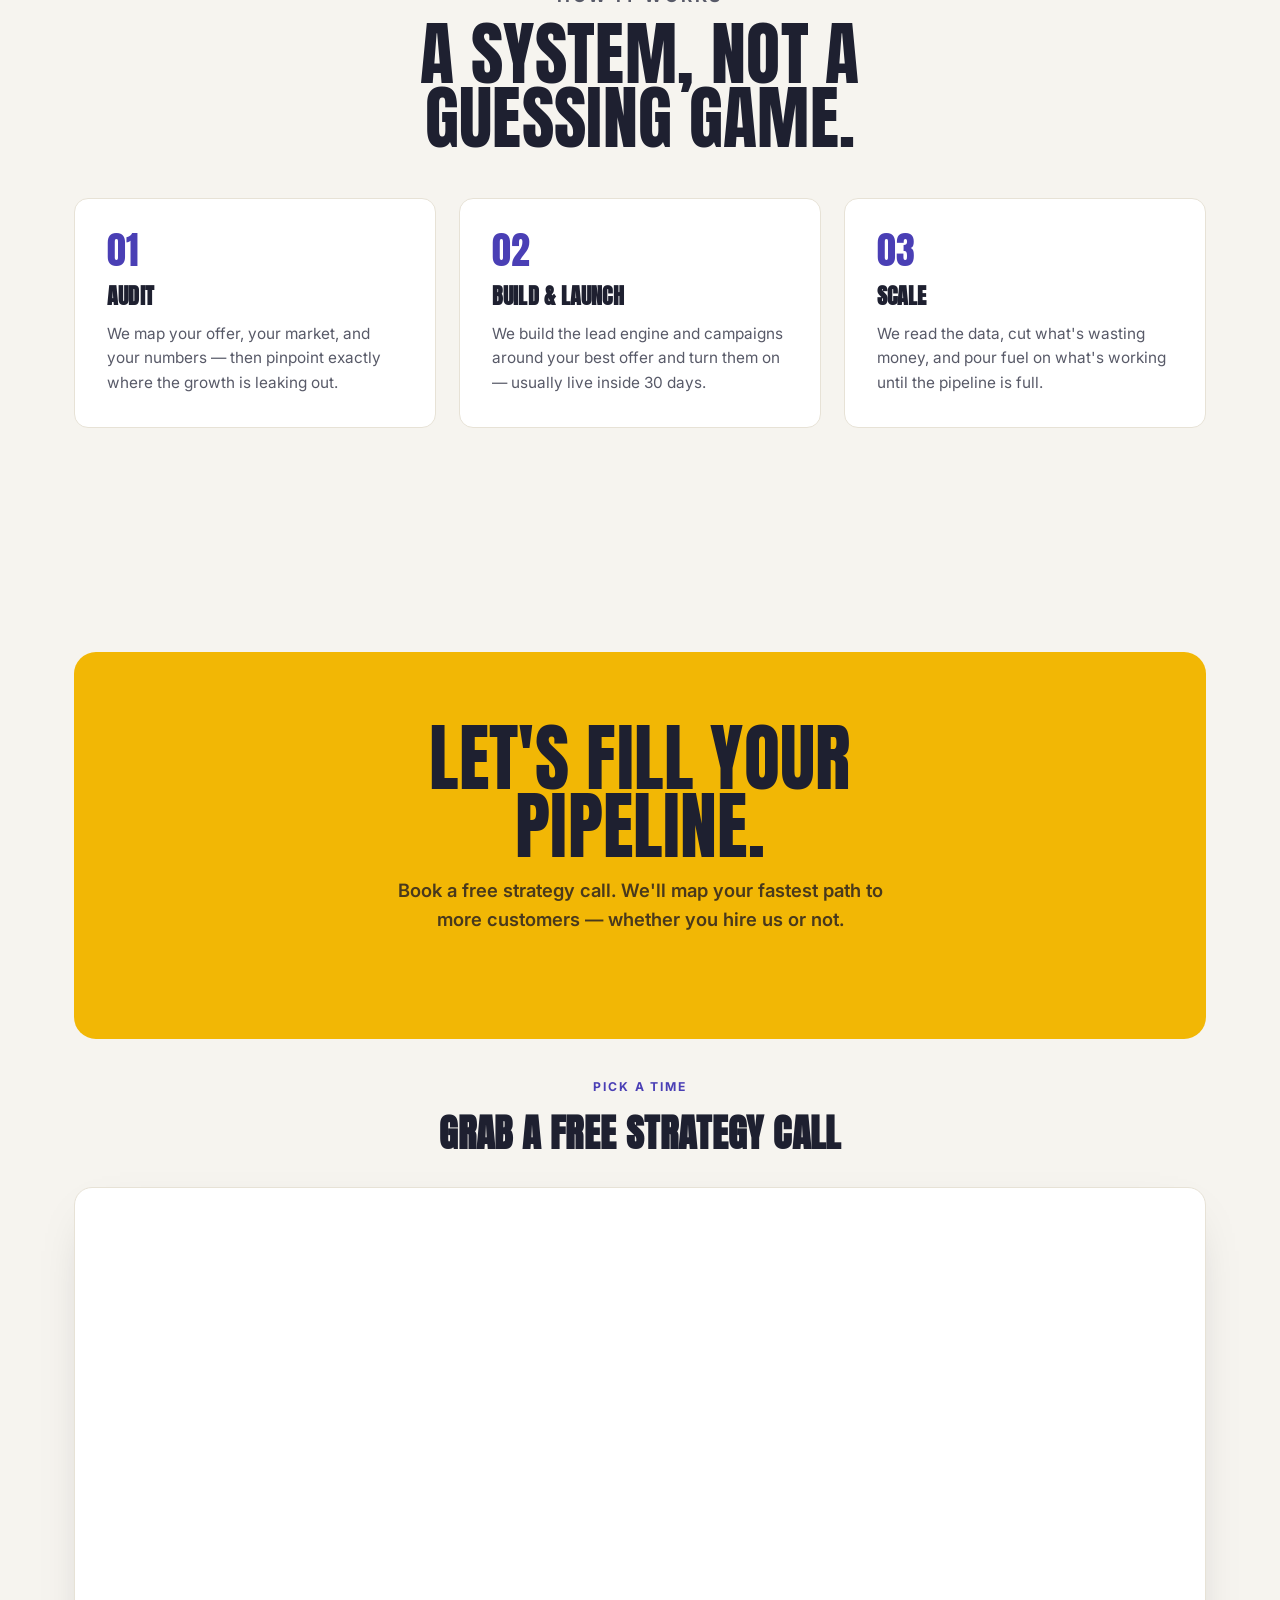
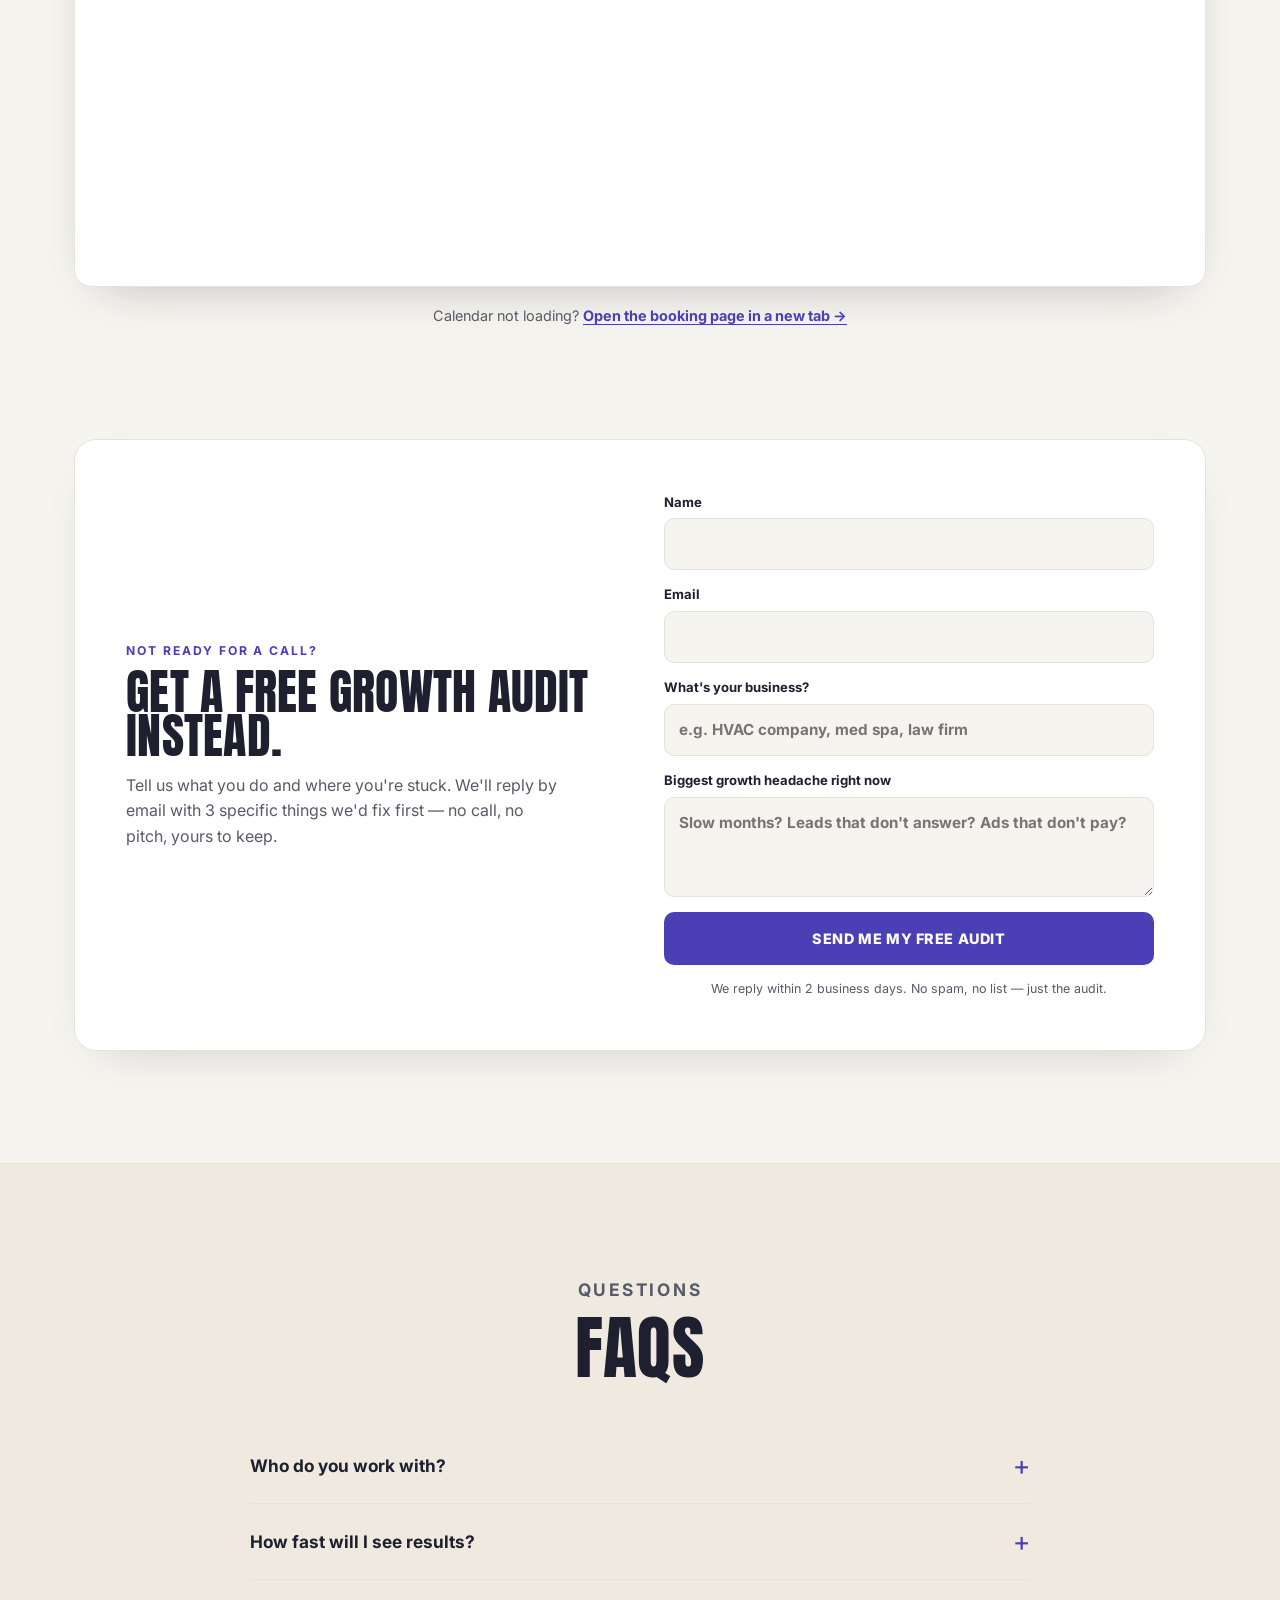
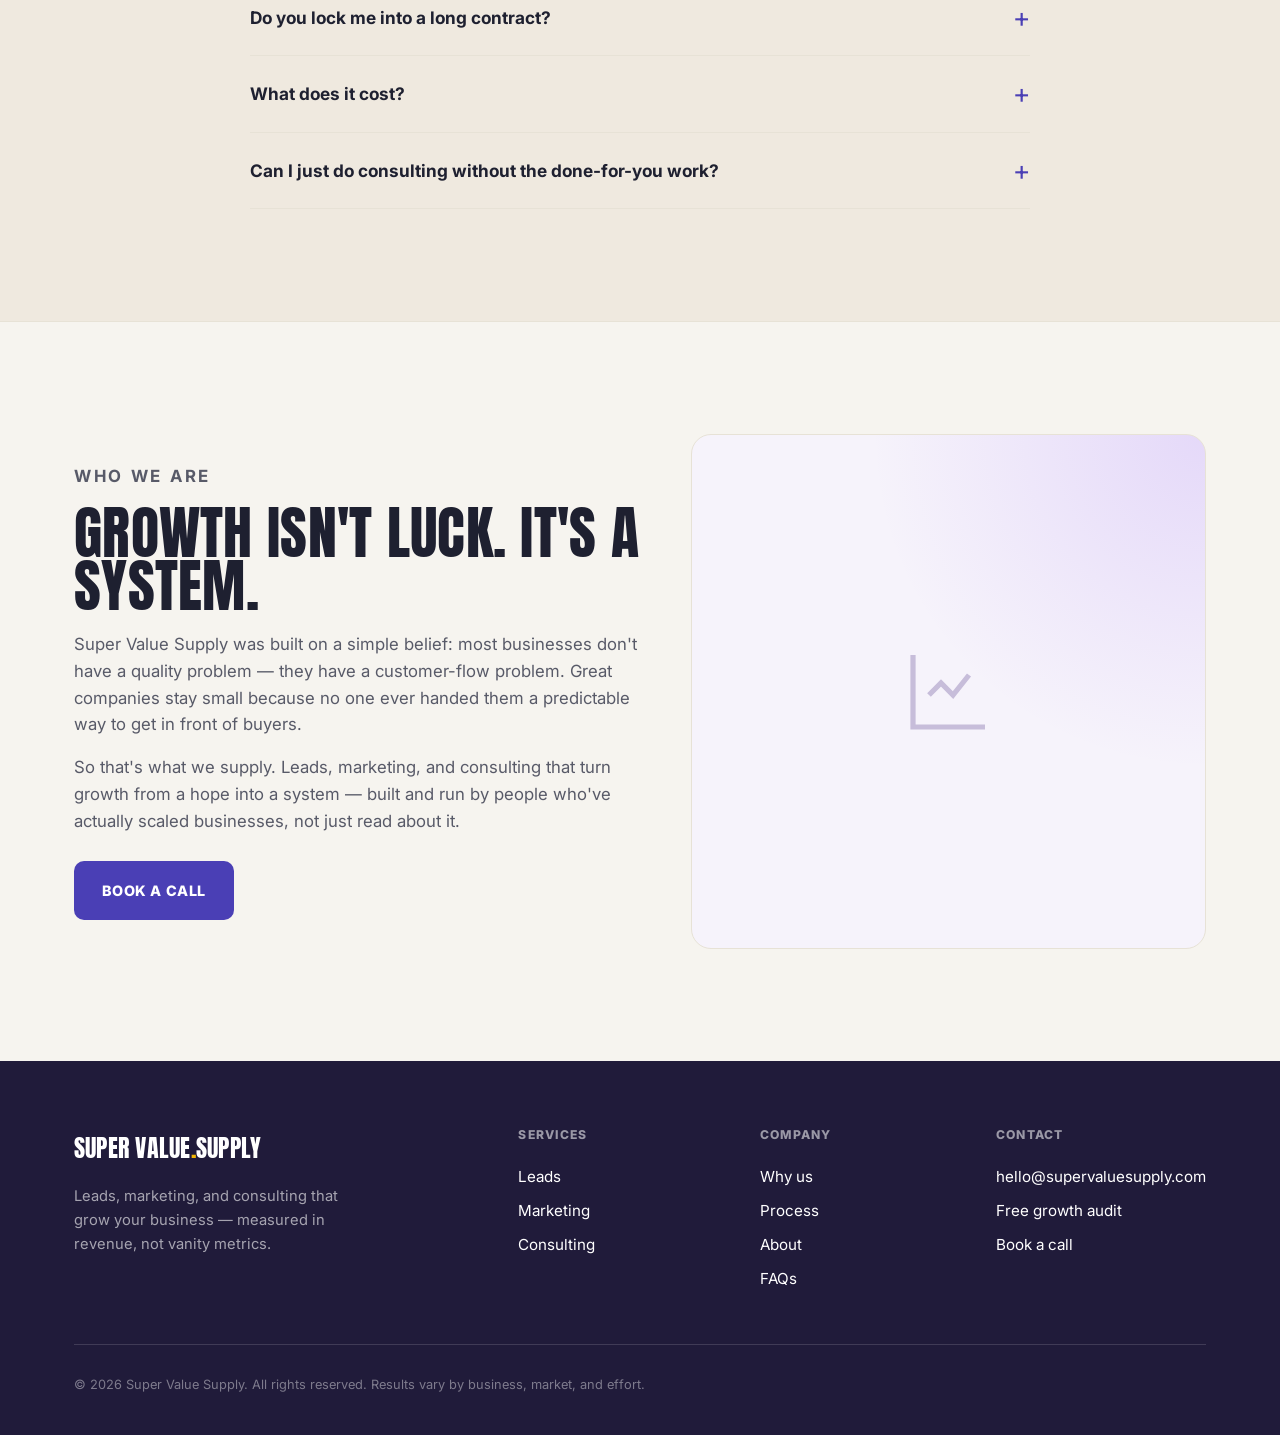
==== commit b32216de: "Improve homepage: trust palette, SEO, proof-ready copy, low-friction lead capture - Palette: vivid p" ====
--- a/index.html
+++ b/index.html
@@ -4,7 +4,63 @@
 <meta charset="utf-8" />
 <meta name="viewport" content="width=device-width, initial-scale=1" />
 <title>Super Value Supply — Leads, marketing & consulting that grow your business</title>
-<meta name="description" content="We build the lead-generation and marketing systems that fill your calendar — then we run them, so you can run your business. Leads, marketing, and consulting for businesses ready to scale." />
+<meta name="description" content="We build the lead-generation and marketing systems that fill your calendar — then we run them, so you can run your business. Leads, marketing, and consulting for contractors, home services, and local businesses ready to scale." />
+<link rel="canonical" href="https://supervaluesupply.com/" />
+<meta name="theme-color" content="#241d33" />
+<link rel="icon" href="data:image/svg+xml,%3Csvg xmlns='http://www.w3.org/2000/svg' viewBox='0 0 64 64'%3E%3Crect width='64' height='64' rx='14' fill='%23241d33'/%3E%3Ctext x='32' y='44' font-family='Arial Black,Arial' font-size='30' font-weight='900' fill='%23f5b301' text-anchor='middle'%3ESV%3C/text%3E%3C/svg%3E" />
+
+<meta property="og:type" content="website" />
+<meta property="og:site_name" content="Super Value Supply" />
+<meta property="og:title" content="Super Value Supply — Leads, marketing & consulting that grow your business" />
+<meta property="og:description" content="Done-for-you lead generation, marketing, and consulting for local businesses — measured in booked appointments and revenue, not vanity metrics." />
+<meta property="og:url" content="https://supervaluesupply.com/" />
+<meta property="og:image" content="https://supervaluesupply.com/og-image.png" />
+<meta name="twitter:card" content="summary_large_image" />
+<meta name="twitter:title" content="Super Value Supply — More customers. More money." />
+<meta name="twitter:description" content="Done-for-you lead generation, marketing, and consulting for local businesses — measured in revenue." />
+<meta name="twitter:image" content="https://supervaluesupply.com/og-image.png" />
+
+<script type="application/ld+json">
+{
+  "@context": "https://schema.org",
+  "@type": "ProfessionalService",
+  "@id": "https://supervaluesupply.com/#business",
+  "name": "Super Value Supply",
+  "url": "https://supervaluesupply.com/",
+  "description": "Lead generation, marketing, and growth consulting for local and service businesses — measured in booked appointments and revenue.",
+  "email": "hello@supervaluesupply.com",
+  "image": "https://supervaluesupply.com/og-image.png",
+  "priceRange": "$$",
+  "areaServed": { "@type": "Country", "name": "United States" },
+  "hasOfferCatalog": {
+    "@type": "OfferCatalog",
+    "name": "Growth Services",
+    "itemListElement": [
+      { "@type": "Offer", "itemOffered": { "@type": "Service", "name": "Lead Generation" } },
+      { "@type": "Offer", "itemOffered": { "@type": "Service", "name": "Marketing Management" } },
+      { "@type": "Offer", "itemOffered": { "@type": "Service", "name": "Growth Consulting" } }
+    ]
+  }
+}
+</script>
+<script type="application/ld+json">
+{
+  "@context": "https://schema.org",
+  "@type": "FAQPage",
+  "mainEntity": [
+    { "@type": "Question", "name": "Who do you work with?",
+      "acceptedAnswer": { "@type": "Answer", "text": "Established local and service businesses ready to grow — contractors, home services, auto shops, med spas, and other owners who can handle more customers and want a predictable way to get them." } },
+    { "@type": "Question", "name": "How fast will I see results?",
+      "acceptedAnswer": { "@type": "Answer", "text": "Most clients have a live lead system within 30 days and start seeing qualified appointments shortly after launch. We optimize from there." } },
+    { "@type": "Question", "name": "Do you lock me into a long contract?",
+      "acceptedAnswer": { "@type": "Answer", "text": "No long lock-ins. We earn the relationship month to month with results. If we're not moving your numbers, you're free to walk." } },
+    { "@type": "Question", "name": "What does it cost?",
+      "acceptedAnswer": { "@type": "Answer", "text": "It depends on scope and which services you need. We'll give you a straight number on the strategy call — no pressure, no surprises." } },
+    { "@type": "Question", "name": "Can I just do consulting without the done-for-you work?",
+      "acceptedAnswer": { "@type": "Answer", "text": "Absolutely. Some clients want the strategy and run it in-house. Others want us to build and manage everything. Both work." } }
+  ]
+}
+</script>
 
 <!-- ============================================================
      SUPER VALUE SUPPLY  •  single-file site (leads / marketing / consulting agency)
@@ -26,15 +82,19 @@
 
 <style>
   :root{
-    --paper:#f1eff5;        /* page background — faint cool lavender-white */
-    --ink:#1a1622;          /* main text — near-black, faint purple */
-    --purple:#7c3aed;       /* BRIGHT PURPLE — structure / dark bands / dark buttons */
-    --purple-deep:#4c1d95;  /* deepest purple — footer / dark panels */
-    --gold:#f5b301;         /* GOLDEN YELLOW — CTAs & accents (dark text sits on it) */
-    --gold-soft:#fdeec2;
+    /* Palette tuned for trust with cold, mostly-male local-business traffic:
+       deep indigo-navy (stability) + gold CTA (action) + warm off-white (ease)
+       + green for money/growth numbers. Was vivid purple on cool lavender. */
+    --paper:#f6f4ef;        /* page background — warm off-white, calmer than stark/cool white */
+    --ink:#1e2030;          /* main text — warm near-navy black */
+    --purple:#4a3fb5;       /* BRAND indigo — structure / accents / dark buttons (trust) */
+    --purple-deep:#201b3a;  /* deepest indigo-navy — footer / dark panels */
+    --gold:#f2b705;         /* GOLD — primary CTAs & accents (dark text sits on it) */
+    --gold-soft:#fbe9bd;
+    --growth:#1a9c62;       /* green — money / growth numbers & check marks */
     --card:#ffffff;
-    --muted:#5b5566;
-    --line:#e2dded;
+    --muted:#585a68;
+    --line:#e7e2d6;
     --maxw:1180px;
     --radius:14px;
   }
@@ -86,6 +146,7 @@
   .stat:last-child{border-right:0}
   .stat .num{font-family:"Anton",sans-serif;font-size:clamp(2.4rem,6vw,3.6rem);line-height:1;color:#fff}
   .stat .num span{color:var(--gold)}
+  .stat.rev .num span{color:#5be6a6}
   .stat .lbl{color:rgba(255,255,255,.72);text-transform:uppercase;letter-spacing:.12em;font-size:.72rem;font-weight:600;margin-top:.5rem}
 
   section.block{padding:clamp(4rem,9vw,7rem) 0}
@@ -105,7 +166,7 @@
   .card .desc{color:var(--muted);font-size:.96rem}
   .feat{list-style:none;display:flex;flex-direction:column;gap:.55rem;margin:.4rem 0 .3rem}
   .feat li{display:flex;gap:.6rem;align-items:flex-start;font-size:.93rem;color:var(--ink)}
-  .feat li svg{width:18px;height:18px;color:var(--purple);flex:none;margin-top:.2rem}
+  .feat li svg{width:18px;height:18px;color:var(--growth);flex:none;margin-top:.2rem}
   .card .btn{width:100%;justify-content:center;margin-top:auto}
 
   /* ---------- why (dark) ---------- */
@@ -144,7 +205,7 @@
   /* ---------- FAQ ---------- */
   .faq{max-width:780px;margin:0 auto}
   .q{border-bottom:1px solid var(--line)}
-  .q button{width:100%;background:none;border:0;color:var(--ink);cursor:pointer;text-align:left;padding:1.5rem 0;display:flex;justify-content:space-between;align-items:center;gap:1rem;font-family:"Anton",sans-serif;text-transform:uppercase;font-size:1.25rem;letter-spacing:.01em}
+  .q button{width:100%;background:none;border:0;color:var(--ink);cursor:pointer;text-align:left;padding:1.5rem 0;display:flex;justify-content:space-between;align-items:center;gap:1rem;font-family:"Inter",sans-serif;font-weight:700;font-size:1.08rem;letter-spacing:0}
   .q button .plus{color:var(--purple);font-size:1.7rem;line-height:1;transition:transform .2s;flex:none;font-family:"Inter";font-weight:400}
   .q.open button .plus{transform:rotate(45deg)}
   .q .a{max-height:0;overflow:hidden;transition:max-height .28s ease;color:var(--muted)}
@@ -166,8 +227,19 @@
   .foot-col p{color:rgba(255,255,255,.6);font-size:.92rem}
   .disclaimer{color:rgba(255,255,255,.42);font-size:.8rem;border-top:1px solid rgba(255,255,255,.14);padding-top:1.8rem;line-height:1.7}
 
-  .reveal{opacity:0;transform:translateY(24px);transition:opacity .6s ease,transform .6s ease}
+  /* ---------- free audit form ---------- */
+  .audit-panel{display:grid;grid-template-columns:1fr 1fr;gap:3rem;align-items:center;background:var(--card);border:1px solid var(--line);border-radius:22px;padding:clamp(1.8rem,4.5vw,3.2rem);box-shadow:0 18px 50px -30px rgba(26,22,34,.25)}
+  .audit-form{display:flex;flex-direction:column;gap:.9rem}
+  .audit-form label{display:block;font-weight:700;font-size:.82rem;color:var(--ink)}
+  .audit-form input,.audit-form textarea{display:block;width:100%;margin-top:.35rem;padding:.8rem .9rem;font:inherit;font-size:.95rem;border:1px solid var(--line);border-radius:10px;background:var(--paper);color:var(--ink);outline:none;transition:border-color .15s}
+  .audit-form input:focus,.audit-form textarea:focus{border-color:var(--purple)}
+  .audit-form .micro-note{font-size:.78rem;color:var(--muted);text-align:center}
+  @media(max-width:860px){.audit-panel{grid-template-columns:1fr}}
+
+  .reveal{opacity:0;transform:translateY(12px);transition:opacity .45s ease,transform .45s ease}
   .reveal.in{opacity:1;transform:none}
+  /* hero is never hidden — first paint matters more than the entrance */
+  .hero .reveal{opacity:1;transform:none}
 
   @media(max-width:860px){
     .nav-links{position:fixed;inset:72px 0 auto 0;flex-direction:column;gap:0;background:var(--paper);border-bottom:1px solid var(--line);padding:1rem 24px 1.5rem;display:none}
@@ -222,7 +294,7 @@
       <p class="eyebrow reveal">Leads · Marketing · Consulting</p>
       <!-- EDIT: headline -->
       <h1 class="display reveal">More customers.<br><em>More money.</em></h1>
-      <p class="lead reveal">We build the lead-generation and marketing systems that fill your calendar — then we run them, so you can run your business.</p>
+      <p class="lead reveal">We build the lead-generation and marketing systems that fill your calendar — then we run them, so you can run your business. Built for contractors, home services, auto shops, med spas, and local businesses ready for more.</p>
       <div class="hero-cta reveal">
         <a class="btn btn-primary" href="#book" data-book>Book a free strategy call</a>
         <a class="btn btn-ghost" href="#services">See what we do</a>
@@ -231,13 +303,14 @@
     </div>
   </section>
 
-  <!-- ============ STAT BAND ============ -->
-  <!-- EDIT: real numbers -->
+  <!-- ============ PROMISE BAND ============ -->
+  <!-- Honest commitments (swap in real client stats here once you have them:
+       e.g. "41 booked calls in 60 days — Nassau HVAC co.") -->
   <div class="stats">
     <div class="wrap"><div class="stats-grid">
-      <div class="stat"><div class="num"><span>50</span>+</div><div class="lbl">Businesses scaled</div></div>
-      <div class="stat"><div class="num"><span>3.2x</span></div><div class="lbl">Avg return on spend</div></div>
-      <div class="stat"><div class="num"><span>30</span> days</div><div class="lbl">To first leads</div></div>
+      <div class="stat"><div class="num"><span>30</span> days</div><div class="lbl">System live in market</div></div>
+      <div class="stat"><div class="num"><span>Month</span>-to-month</div><div class="lbl">No long lock-ins</div></div>
+      <div class="stat rev"><div class="num"><span>Revenue</span></div><div class="lbl">The only metric we report</div></div>
     </div></div>
   </div>
 
@@ -370,7 +443,7 @@
         </div>
 
         <div class="calendly-inline-widget"
-             data-url="https://calendly.com/admin-supervaluesupply/30min?hide_gdpr_banner=1&primary_color=7c3aed"
+             data-url="https://calendly.com/admin-supervaluesupply/30min?hide_gdpr_banner=1&primary_color=4a3fb5"
              data-resize="true"></div>
 
         <p class="booking-fallback">Calendar not loading? <a href="https://calendly.com/admin-supervaluesupply/30min" target="_blank" rel="noopener">Open the booking page in a new tab →</a></p>
@@ -378,13 +451,38 @@
     </div>
   </section>
 
+  <!-- ============ FREE AUDIT (low-commitment lead capture) ============ -->
+  <section class="block" id="audit" style="padding-top:0">
+    <div class="wrap">
+      <div class="audit-panel reveal">
+        <div>
+          <p class="eyebrow">Not ready for a call?</p>
+          <h2 class="display" style="font-size:clamp(1.9rem,4.5vw,3rem);margin:.6rem 0 .9rem">Get a free growth audit instead.</h2>
+          <p style="color:var(--muted);max-width:44ch">Tell us what you do and where you're stuck. We'll reply by email with 3 specific things we'd fix first — no call, no pitch, yours to keep.</p>
+        </div>
+        <form class="audit-form" action="https://formsubmit.co/hello@supervaluesupply.com" method="POST">
+          <input type="hidden" name="_subject" value="Free growth audit request — supervaluesupply.com" />
+          <input type="hidden" name="_captcha" value="false" />
+          <input type="hidden" name="_next" value="https://supervaluesupply.com/thanks.html" />
+          <input type="text" name="_honey" style="display:none" tabindex="-1" autocomplete="off" />
+          <label>Name<input required type="text" name="name" autocomplete="name" /></label>
+          <label>Email<input required type="email" name="email" autocomplete="email" /></label>
+          <label>What's your business?<input required type="text" name="business" placeholder="e.g. HVAC company, med spa, law firm" /></label>
+          <label>Biggest growth headache right now<textarea name="challenge" rows="3" placeholder="Slow months? Leads that don't answer? Ads that don't pay?"></textarea></label>
+          <button class="btn btn-dark" type="submit" style="width:100%;justify-content:center">Send me my free audit</button>
+          <p class="micro-note">We reply within 2 business days. No spam, no list — just the audit.</p>
+        </form>
+      </div>
+    </div>
+  </section>
+
   <!-- ============ FAQ ============ -->
-  <section class="block" id="faq" style="background:#e9e6f0;border-top:1px solid var(--line);border-bottom:1px solid var(--line)">
+  <section class="block" id="faq" style="background:#efe9df;border-top:1px solid var(--line);border-bottom:1px solid var(--line)">
     <div class="wrap">
       <div class="sec-head center reveal"><p class="eyebrow">Questions</p><h2 class="display">FAQs</h2></div>
       <div class="faq">
         <!-- EDIT: real Q&As -->
-        <div class="q reveal"><button aria-expanded="false">Who do you work with?<span class="plus">+</span></button><div class="a"><p>Established local and service businesses ready to grow — owners who can handle more customers and want a predictable way to get them.</p></div></div>
+        <div class="q reveal"><button aria-expanded="false">Who do you work with?<span class="plus">+</span></button><div class="a"><p>Established local and service businesses ready to grow — contractors, home services, auto shops, med spas, and other owners who can handle more customers and want a predictable way to get them.</p></div></div>
         <div class="q reveal"><button aria-expanded="false">How fast will I see results?<span class="plus">+</span></button><div class="a"><p>Most clients have a live lead system within 30 days and start seeing qualified appointments shortly after launch. We optimize from there.</p></div></div>
         <div class="q reveal"><button aria-expanded="false">Do you lock me into a long contract?<span class="plus">+</span></button><div class="a"><p>No long lock-ins. We earn the relationship month to month with results. If we're not moving your numbers, you're free to walk.</p></div></div>
         <div class="q reveal"><button aria-expanded="false">What does it cost?<span class="plus">+</span></button><div class="a"><p>It depends on scope and which services you need. We'll give you a straight number on the strategy call — no pressure, no surprises.</p></div></div>
@@ -424,13 +522,13 @@
       <div class="foot-col"><h4>Services</h4><a href="#services">Leads</a><a href="#services">Marketing</a><a href="#services">Consulting</a></div>
       <div class="foot-col"><h4>Company</h4><a href="#why">Why us</a><a href="#process">Process</a><a href="#about">About</a><a href="#faq">FAQs</a></div>
       <div class="foot-col"><h4>Contact</h4>
-        <!-- EDIT: real email / phone -->
+        <!-- EDIT: add real phone as <a href="tel:+1XXXXXXXXXX">(XXX) XXX-XXXX</a> when ready -->
         <a href="mailto:hello@supervaluesupply.com">hello@supervaluesupply.com</a>
-        <a href="tel:+10000000000">(000) 000-0000</a>
+        <a href="#audit">Free growth audit</a>
         <a href="#book" data-book>Book a call</a>
       </div>
     </div>
-    <p class="disclaimer">© <span id="yr"></span> Super Value Supply. All rights reserved. Results vary by business, market, and effort. Figures shown are illustrative.</p>
+    <p class="disclaimer">© <span id="yr"></span> Super Value Supply. All rights reserved. Results vary by business, market, and effort.</p>
   </div>
 </footer>
 
@@ -452,8 +550,10 @@
     });
   });
 
-  var io=new IntersectionObserver(function(es){es.forEach(function(e){if(e.isIntersecting){e.target.classList.add('in');io.unobserve(e.target);}});},{threshold:.12});
+  var io=new IntersectionObserver(function(es){es.forEach(function(e){if(e.isIntersecting){e.target.classList.add('in');io.unobserve(e.target);}});},{threshold:.08});
   document.querySelectorAll('.reveal').forEach(function(el){io.observe(el);});
+  // safety: nothing stays invisible if the observer misfires or the user scrolls fast
+  setTimeout(function(){document.querySelectorAll('.reveal').forEach(function(el){el.classList.add('in');});},2200);
 
   // Every "Book a call" button feeds the calendar in the #book section.
   // They use href="#book" so the browser smooth-scrolls there; this just
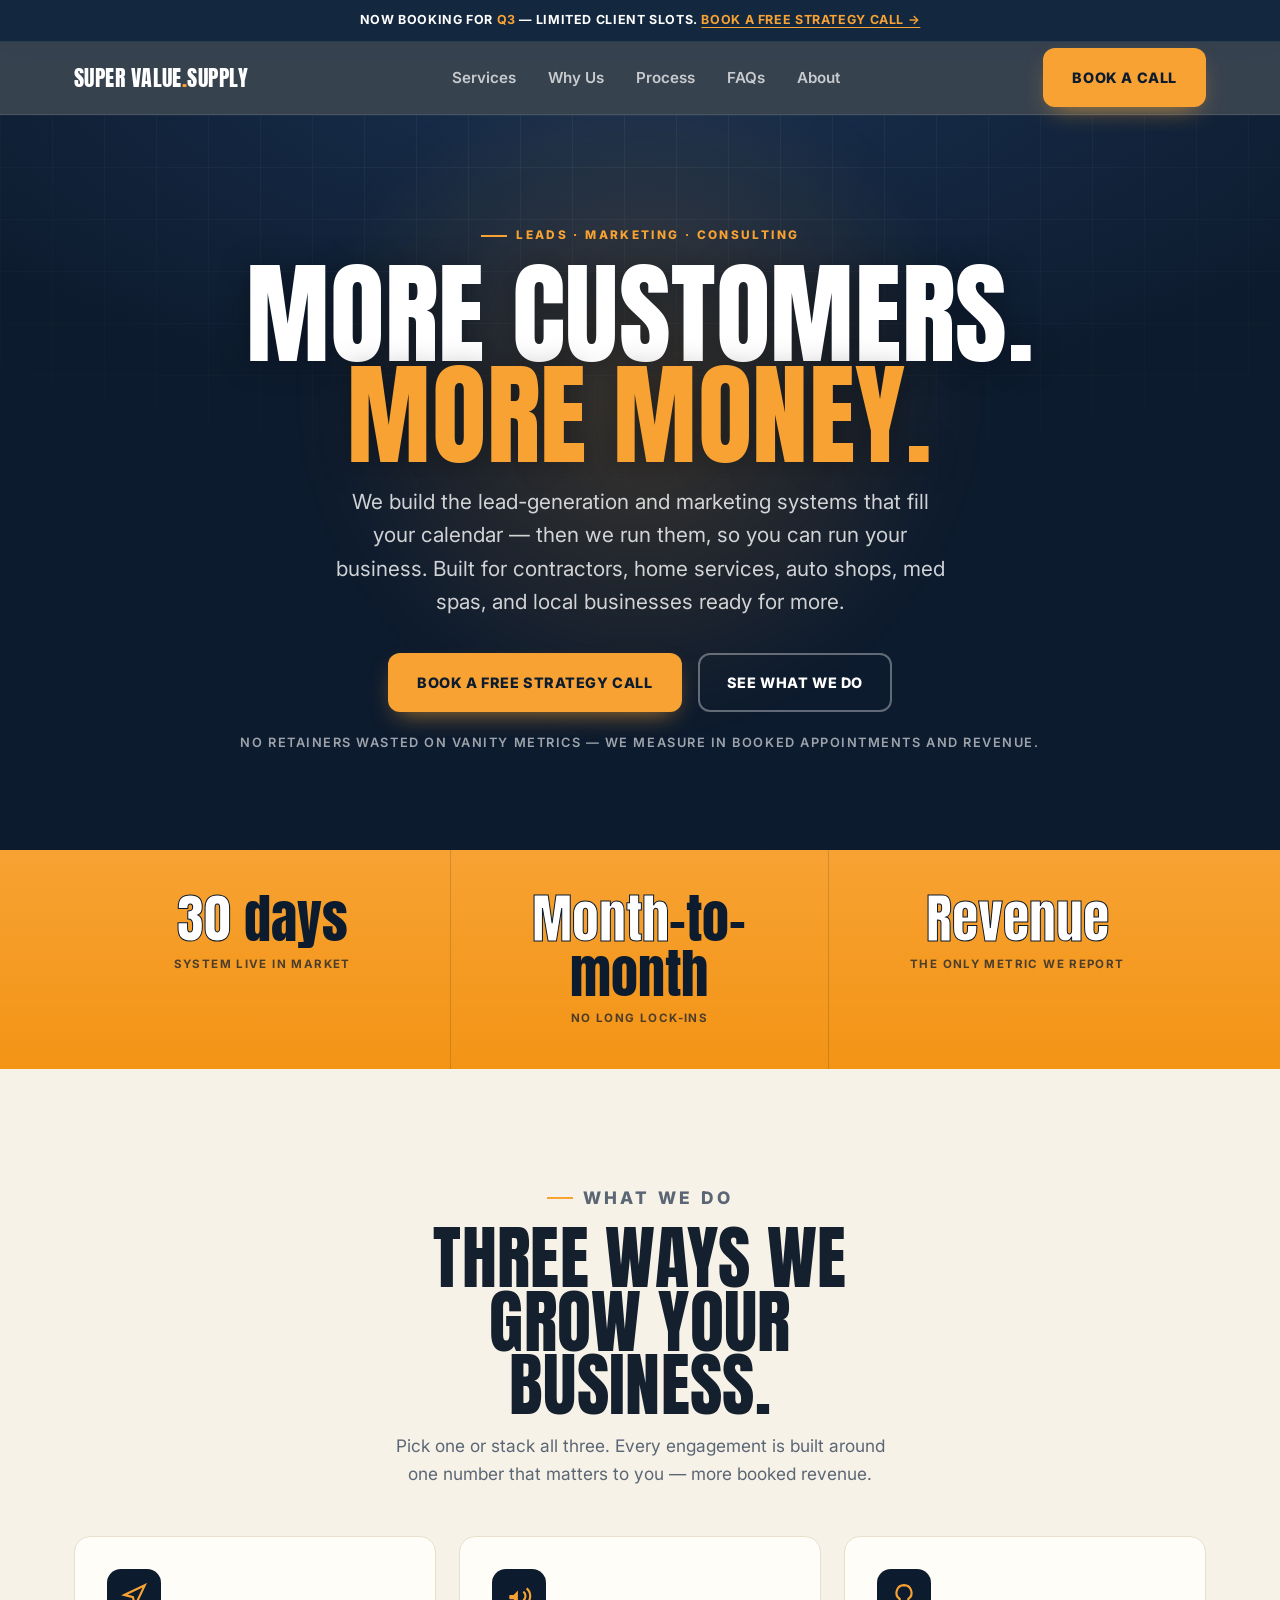
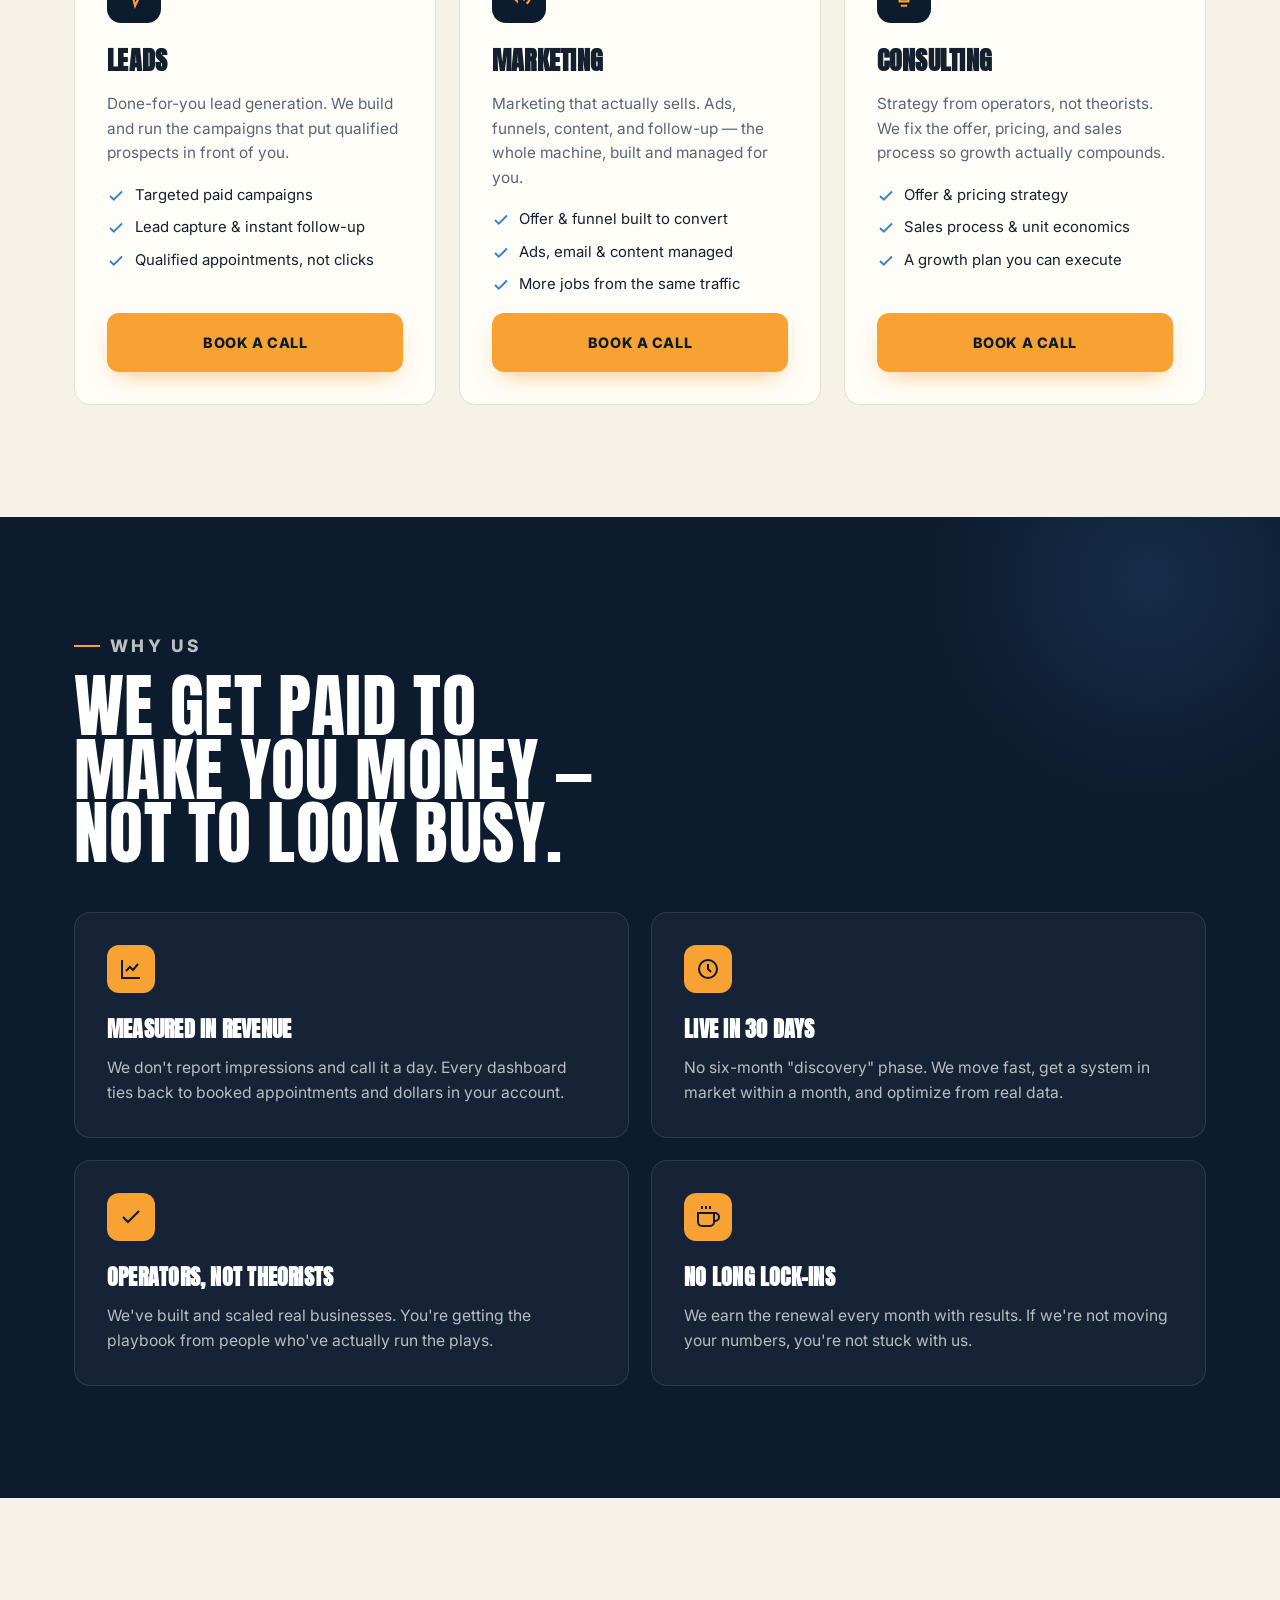
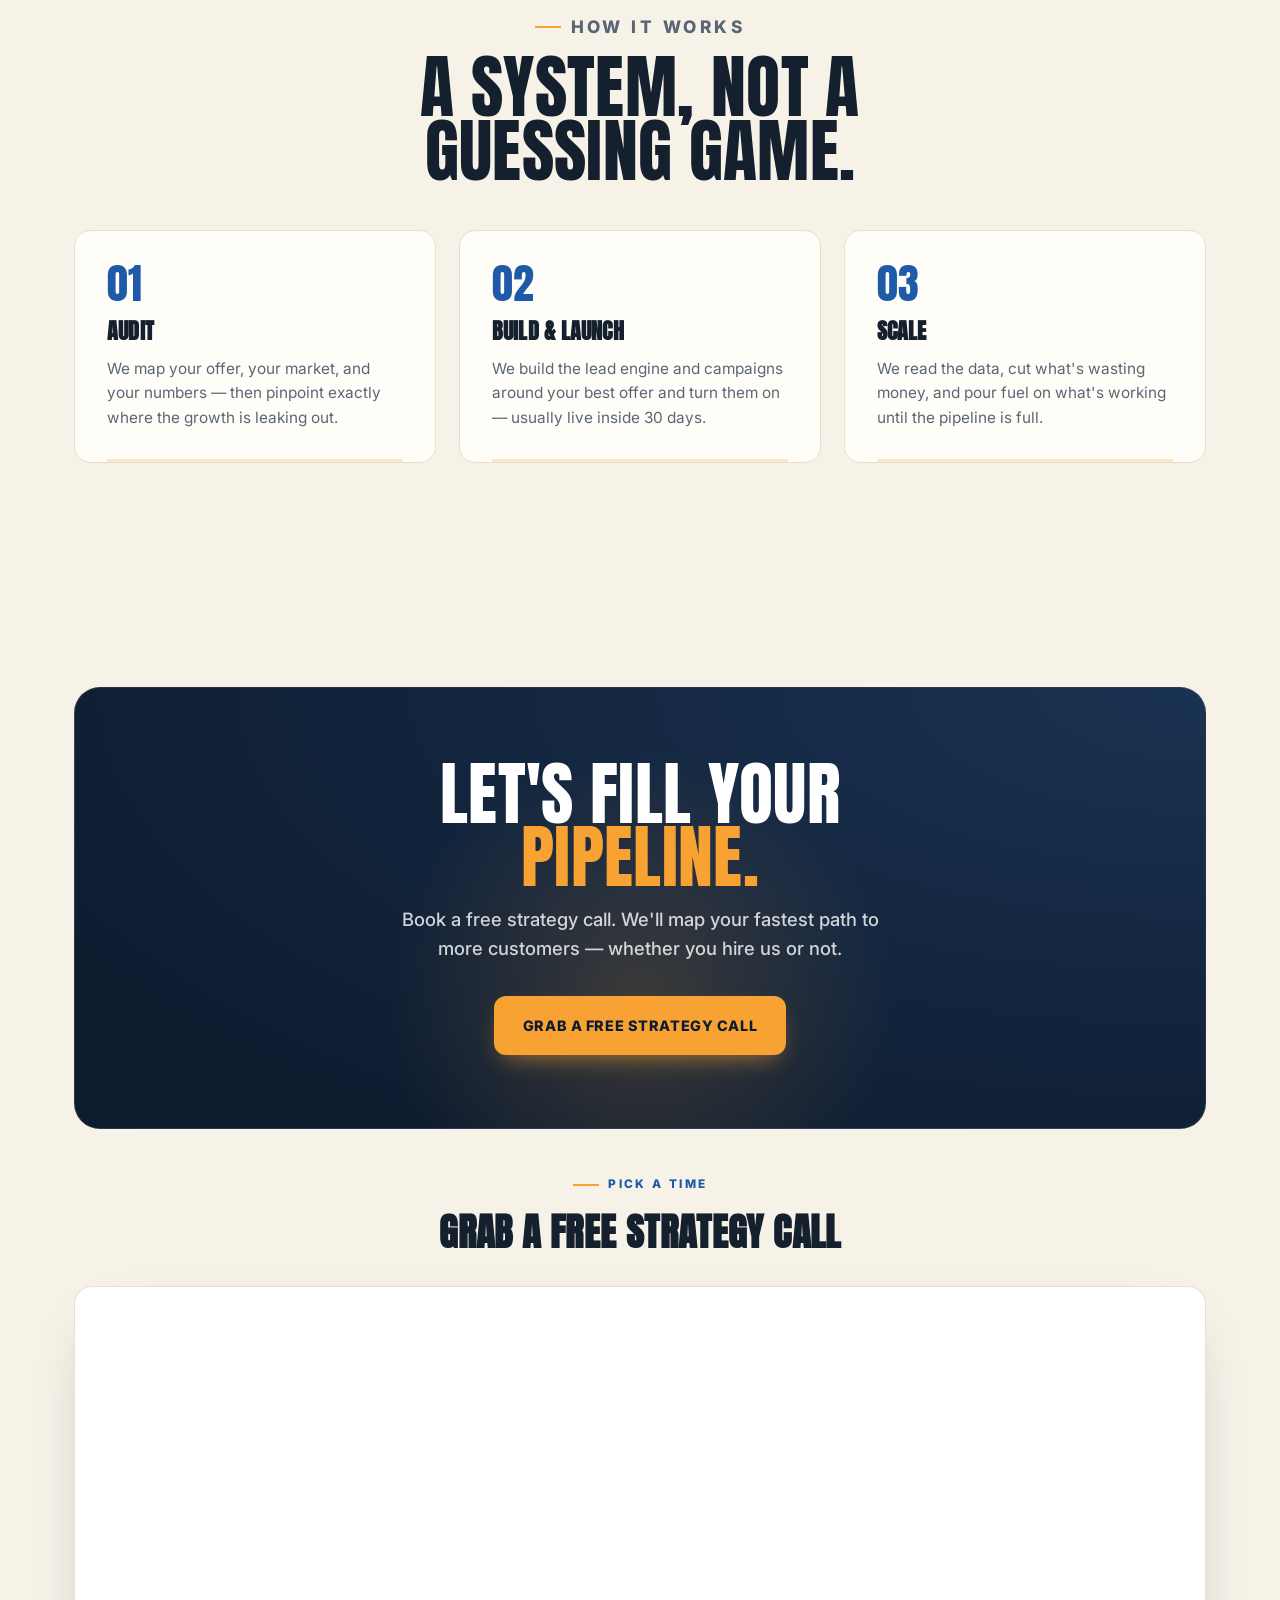
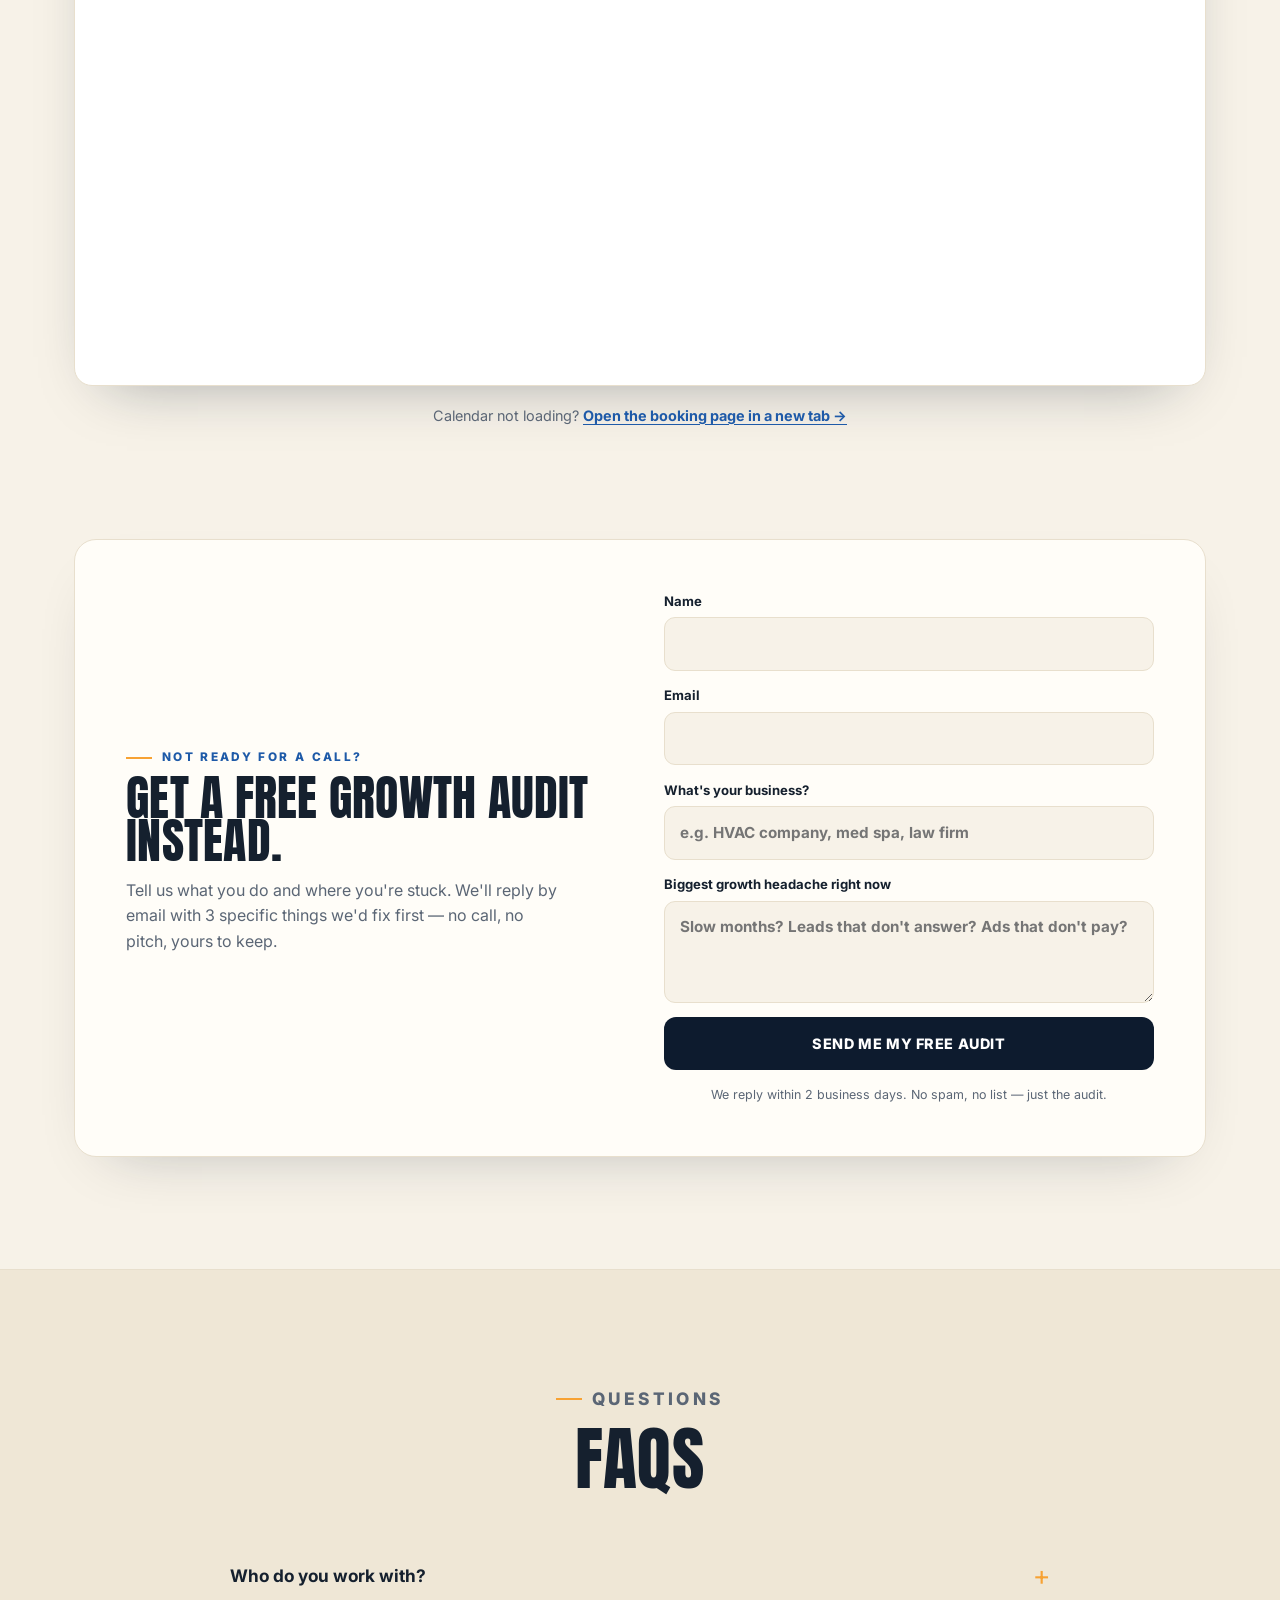
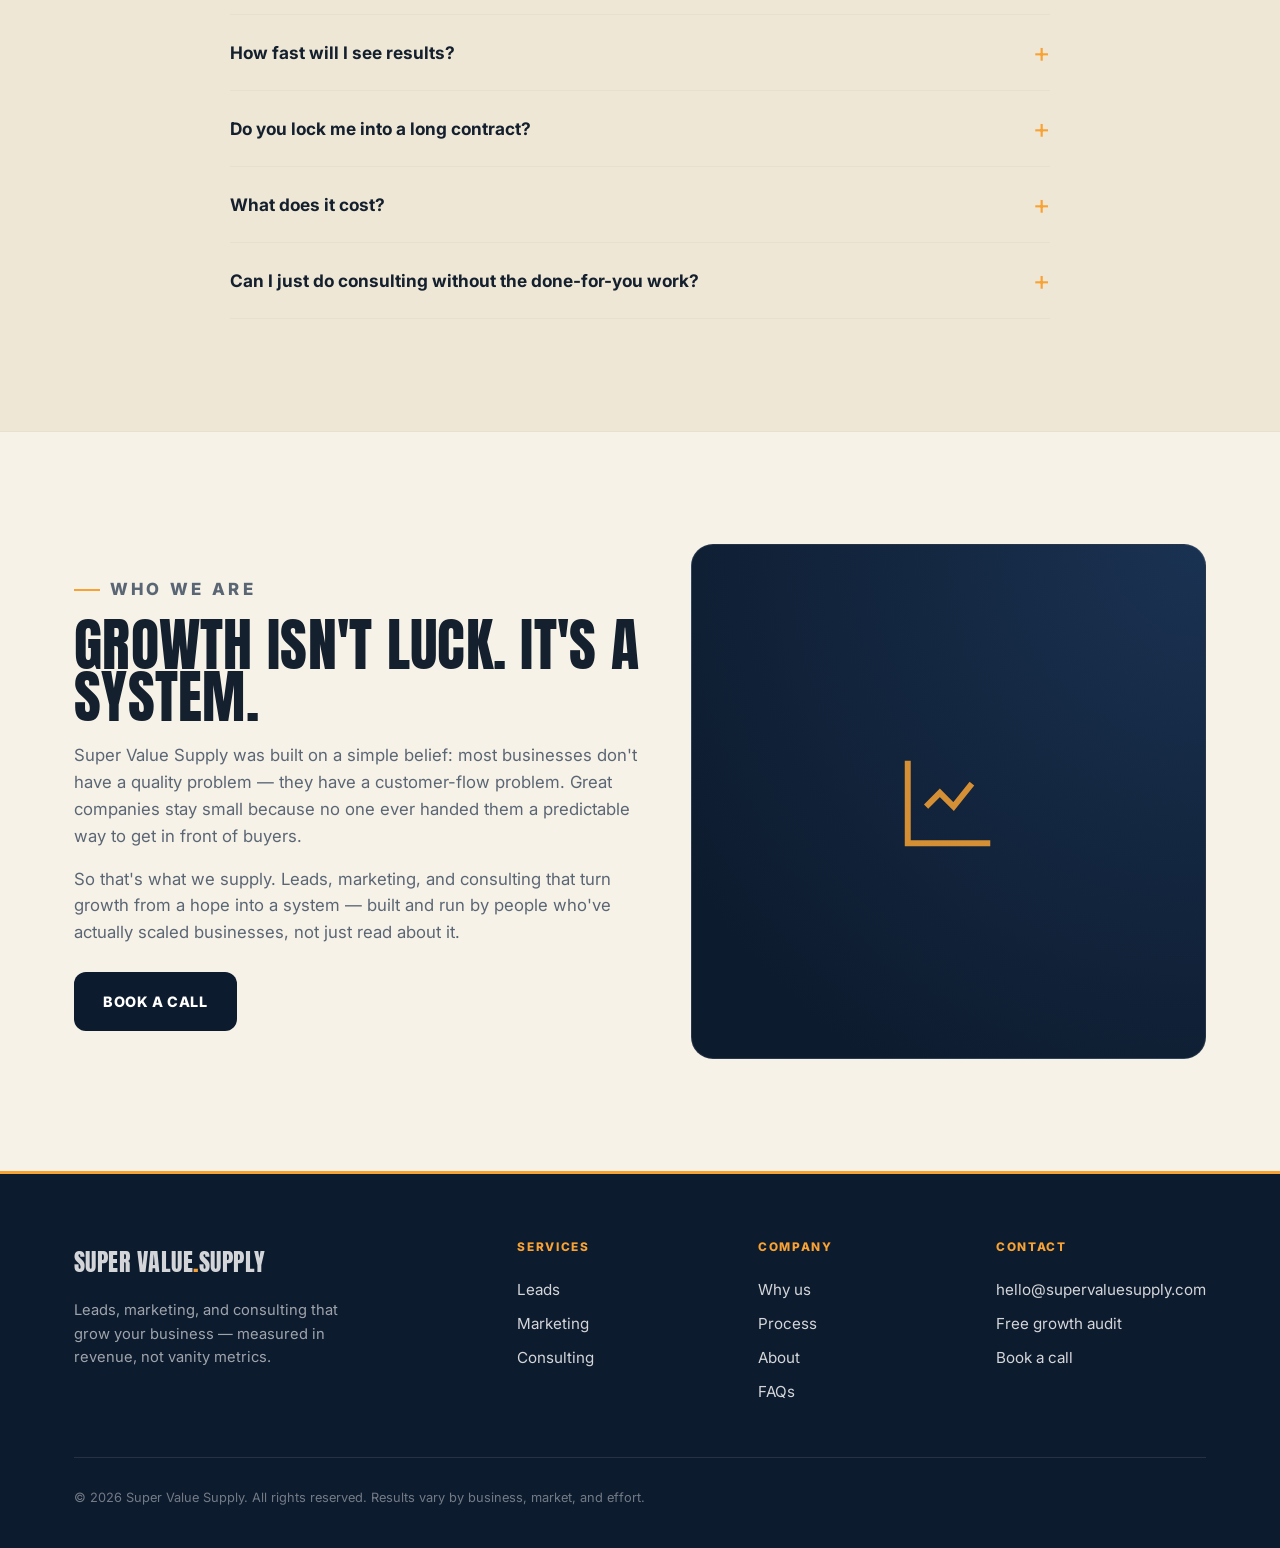
==== commit 4e4a4810: "Full aesthetic redesign: navy + electric amber (high-attention blue/warm) Copy, SEO, forms, and scri" ====
--- a/index.html
+++ b/index.html
@@ -6,8 +6,8 @@
 <title>Super Value Supply — Leads, marketing & consulting that grow your business</title>
 <meta name="description" content="We build the lead-generation and marketing systems that fill your calendar — then we run them, so you can run your business. Leads, marketing, and consulting for contractors, home services, and local businesses ready to scale." />
 <link rel="canonical" href="https://supervaluesupply.com/" />
-<meta name="theme-color" content="#241d33" />
-<link rel="icon" href="data:image/svg+xml,%3Csvg xmlns='http://www.w3.org/2000/svg' viewBox='0 0 64 64'%3E%3Crect width='64' height='64' rx='14' fill='%23241d33'/%3E%3Ctext x='32' y='44' font-family='Arial Black,Arial' font-size='30' font-weight='900' fill='%23f5b301' text-anchor='middle'%3ESV%3C/text%3E%3C/svg%3E" />
+<meta name="theme-color" content="#0d1b2e" />
+<link rel="icon" href="data:image/svg+xml,%3Csvg xmlns='http://www.w3.org/2000/svg' viewBox='0 0 64 64'%3E%3Crect width='64' height='64' rx='14' fill='%230d1b2e'/%3E%3Ctext x='32' y='45' font-family='Arial Black,Arial' font-size='30' font-weight='900' fill='%23f7a233' text-anchor='middle'%3ESV%3C/text%3E%3C/svg%3E" />
 
 <meta property="og:type" content="website" />
 <meta property="og:site_name" content="Super Value Supply" />
@@ -67,191 +67,223 @@
      Deploy anywhere (Vercel, Netlify) and point your domain at it.
      SEARCH FOR  EDIT:  COMMENTS — that's everything you swap.
 
-     >>> BOOKING:  There is ONE thing to set for Calendly. Search for
-         "YOUR-CALENDLY-LINK" (it appears once, in the #book section)
-         and paste your real Calendly event link there. That's it —
-         the calendar then appears live on the page and every
-         "Book a call" button feeds into it.
-
-     COLORS: change --purple and --gold at the top to recolor the whole site.
+     >>> BOOKING:  set your real Calendly link in the #book section
+         (data-url + the fallback link). Keep the ?hide_gdpr_banner=1
+         &primary_color=f7a233 tail on the data-url.
+
+     COLORS: everything is driven by the CSS variables in :root below —
+             --navy (dark surfaces) + --amber (warm action) + --blue (cool accent).
      ============================================================ -->
 
 <link rel="preconnect" href="https://fonts.googleapis.com">
 <link rel="preconnect" href="https://fonts.gstatic.com" crossorigin>
-<link href="https://fonts.googleapis.com/css2?family=Anton&family=Inter:wght@400;500;600;700;800&display=swap" rel="stylesheet">
+<link href="https://fonts.googleapis.com/css2?family=Anton&family=Inter:wght@400;500;600;700;800;900&display=swap" rel="stylesheet">
 
 <style>
   :root{
-    /* Palette tuned for trust with cold, mostly-male local-business traffic:
-       deep indigo-navy (stability) + gold CTA (action) + warm off-white (ease)
-       + green for money/growth numbers. Was vivid purple on cool lavender. */
-    --paper:#f6f4ef;        /* page background — warm off-white, calmer than stark/cool white */
-    --ink:#1e2030;          /* main text — warm near-navy black */
-    --purple:#4a3fb5;       /* BRAND indigo — structure / accents / dark buttons (trust) */
-    --purple-deep:#201b3a;  /* deepest indigo-navy — footer / dark panels */
-    --gold:#f2b705;         /* GOLD — primary CTAs & accents (dark text sits on it) */
-    --gold-soft:#fbe9bd;
-    --growth:#1a9c62;       /* green — money / growth numbers & check marks */
-    --card:#ffffff;
-    --muted:#585a68;
-    --line:#e7e2d6;
+    /* High-attention palette: deep NAVY (trust) + electric AMBER (action) — the
+       highest-contrast complementary pair — with a cool BLUE accent, on warm cream.
+       Navy/warm combo maximizes eye-catch while reading credible for B2B. */
+    --navy:#0d1b2e;         /* darkest — hero / why / footer / dark buttons */
+    --navy-2:#13273f;       /* panels / gradients / announce bar */
+    --navy-line:rgba(255,255,255,.10);
+    --blue:#3b82c4;         /* cool accent — checks, step numbers, plus icons */
+    --blue-deep:#1e5aa8;    /* eyebrows / links on light */
+    --amber:#f7a233;        /* WARM primary — CTAs, hero accent word, highlights */
+    --amber-2:#ffbb52;      /* hover / lighter warm */
+    --paper:#f7f2e8;        /* page background — warm cream (calm, not stark white) */
+    --card:#fffdf8;         /* cards — warm white */
+    --ink:#15202e;          /* main text on light */
+    --muted:#5b6675;        /* secondary text */
+    --line:#e8dfcd;         /* warm hairline */
     --maxw:1180px;
-    --radius:14px;
+    --radius:16px;
   }
   *{box-sizing:border-box;margin:0;padding:0}
   html{scroll-behavior:smooth}
   body{background:var(--paper);color:var(--ink);font-family:"Inter",system-ui,-apple-system,sans-serif;line-height:1.6;-webkit-font-smoothing:antialiased;overflow-x:hidden}
   a{color:inherit;text-decoration:none}
   img{max-width:100%;display:block}
-  ::selection{background:var(--purple);color:#fff}
+  ::selection{background:var(--amber);color:var(--navy)}
   .wrap{max-width:var(--maxw);margin:0 auto;padding:0 24px}
 
-  .display{font-family:"Anton",sans-serif;font-weight:400;text-transform:uppercase;line-height:0.92;letter-spacing:0.005em}
-  .eyebrow{font-family:"Inter";font-weight:700;text-transform:uppercase;letter-spacing:0.16em;font-size:0.76rem;color:var(--purple)}
-
-  .btn{display:inline-flex;align-items:center;gap:.55rem;font-family:"Inter";font-weight:800;text-transform:uppercase;letter-spacing:0.04em;font-size:.9rem;padding:1rem 1.6rem;border-radius:10px;border:2px solid transparent;cursor:pointer;transition:transform .15s ease,background .15s ease,color .15s ease,border-color .15s;white-space:nowrap}
-  .btn-primary{background:var(--gold);color:var(--ink)}
-  .btn-primary:hover{transform:translateY(-2px)}
-  .btn-dark{background:var(--purple);color:#fff}
-  .btn-dark:hover{transform:translateY(-2px)}
-  .btn-ghost{background:transparent;color:var(--ink);border-color:var(--ink)}
-  .btn-ghost:hover{background:var(--ink);color:var(--paper)}
-  .btn:focus-visible{outline:3px solid var(--purple);outline-offset:3px}
-
-  .announce{background:var(--purple);color:#fff;text-align:center;font-weight:700;text-transform:uppercase;letter-spacing:.05em;font-size:.78rem;padding:.6rem 24px}
-  .announce a{color:#fff;text-decoration:underline;text-underline-offset:3px}
-  .announce b{color:#d9f99d}
-
-  header{position:sticky;top:0;z-index:50;background:rgba(241,239,245,.9);backdrop-filter:blur(10px);border-bottom:1px solid var(--line)}
+  .display{font-family:"Anton",sans-serif;font-weight:400;text-transform:uppercase;line-height:0.9;letter-spacing:0.005em}
+  .eyebrow{font-family:"Inter";font-weight:800;text-transform:uppercase;letter-spacing:0.2em;font-size:0.74rem;color:var(--blue-deep);display:inline-flex;align-items:center;gap:.6rem}
+  .eyebrow::before{content:"";width:26px;height:2px;background:var(--amber);display:inline-block}
+  .sec-head.center .eyebrow{justify-content:center}
+
+  .btn{display:inline-flex;align-items:center;gap:.55rem;font-family:"Inter";font-weight:800;text-transform:uppercase;letter-spacing:0.04em;font-size:.9rem;padding:1rem 1.7rem;border-radius:12px;border:2px solid transparent;cursor:pointer;transition:transform .15s ease,box-shadow .15s ease,background .15s ease,color .15s ease,border-color .15s;white-space:nowrap}
+  .btn-primary{background:var(--amber);color:var(--navy);box-shadow:0 10px 24px -10px rgba(247,162,51,.7)}
+  .btn-primary:hover{transform:translateY(-2px);background:var(--amber-2);box-shadow:0 16px 30px -12px rgba(247,162,51,.8)}
+  .btn-dark{background:var(--navy);color:#fff}
+  .btn-dark:hover{transform:translateY(-2px);box-shadow:0 14px 28px -14px rgba(13,27,46,.7)}
+  .btn-ghost{background:transparent;color:var(--ink);border-color:rgba(21,32,46,.28)}
+  .btn-ghost:hover{background:var(--ink);color:var(--paper);border-color:var(--ink)}
+  .btn:focus-visible{outline:3px solid var(--amber);outline-offset:3px}
+
+  /* ---------- dark top zone (announce + header + hero share the navy) ---------- */
+  .announce{background:var(--navy-2);color:#fff;text-align:center;font-weight:700;text-transform:uppercase;letter-spacing:.05em;font-size:.78rem;padding:.65rem 24px;border-bottom:1px solid var(--navy-line)}
+  .announce a{color:var(--amber);text-decoration:underline;text-underline-offset:3px}
+  .announce b{color:var(--amber)}
+
+  header{position:sticky;top:0;z-index:50;background:rgba(13,27,46,.82);backdrop-filter:blur(12px);border-bottom:1px solid var(--navy-line)}
   .nav{display:flex;align-items:center;justify-content:space-between;height:72px}
-  .logo{font-family:"Anton",sans-serif;text-transform:uppercase;font-size:1.4rem;letter-spacing:.01em;color:var(--purple)}
-  .logo b{color:var(--gold);font-weight:400}
+  .logo{font-family:"Anton",sans-serif;text-transform:uppercase;font-size:1.4rem;letter-spacing:.02em;color:#fff}
+  .logo b{color:var(--amber);font-weight:400}
   .nav-links{display:flex;align-items:center;gap:2rem}
-  .nav-links a{font-weight:600;font-size:.95rem;color:var(--muted);transition:color .15s}
-  .nav-links a:hover{color:var(--ink)}
+  .nav-links a{font-weight:600;font-size:.95rem;color:rgba(255,255,255,.72);transition:color .15s}
+  .nav-links a:hover{color:#fff}
   .nav-right{display:flex;align-items:center;gap:1rem}
-  .menu-btn{display:none;background:none;border:0;color:var(--ink);cursor:pointer;padding:.4rem}
+  .menu-btn{display:none;background:none;border:0;color:#fff;cursor:pointer;padding:.4rem}
   .menu-btn svg{width:26px;height:26px}
 
-  .hero{text-align:center;padding:clamp(3.5rem,10vw,7.5rem) 0 clamp(2.5rem,6vw,4.5rem)}
-  .hero h1{font-size:clamp(3rem,10vw,7rem);margin:1.2rem auto;max-width:15ch}
-  .hero h1 em{font-style:normal;color:var(--purple)}
-  .hero p.lead{font-size:clamp(1.05rem,2vw,1.3rem);color:var(--muted);max-width:46ch;margin:0 auto 2.1rem}
+  /* ---------- hero (dramatic dark) ---------- */
+  .hero{position:relative;text-align:center;color:#fff;overflow:hidden;
+    background:
+      radial-gradient(120% 90% at 50% -10%, #1a3252 0%, var(--navy) 55%),
+      var(--navy);
+    padding:clamp(3.5rem,9vw,6.5rem) 0 clamp(3.5rem,8vw,6rem)}
+  /* amber glow behind headline + faint grid texture */
+  .hero::before{content:"";position:absolute;left:50%;top:38%;transform:translate(-50%,-50%);
+    width:min(760px,90vw);height:min(760px,90vw);border-radius:50%;
+    background:radial-gradient(circle, rgba(247,162,51,.20), transparent 62%);filter:blur(20px);pointer-events:none}
+  .hero::after{content:"";position:absolute;inset:0;pointer-events:none;opacity:.5;
+    background-image:linear-gradient(var(--navy-line) 1px,transparent 1px),linear-gradient(90deg,var(--navy-line) 1px,transparent 1px);
+    background-size:52px 52px;mask-image:radial-gradient(120% 80% at 50% 0%,#000,transparent 72%)}
+  .hero .wrap{position:relative;z-index:1}
+  .hero .eyebrow{color:var(--amber);justify-content:center}
+  .hero .eyebrow::before{background:var(--amber)}
+  .hero h1{font-size:clamp(3rem,10vw,7rem);margin:1.2rem auto;max-width:15ch;color:#fff;text-shadow:0 2px 30px rgba(0,0,0,.35)}
+  .hero h1 em{font-style:normal;color:var(--amber)}
+  .hero p.lead{font-size:clamp(1.05rem,2vw,1.3rem);color:rgba(255,255,255,.8);max-width:48ch;margin:0 auto 2.2rem}
   .hero-cta{display:flex;gap:1rem;justify-content:center;flex-wrap:wrap}
-  .hero .micro{margin-top:1.1rem;font-size:.82rem;color:var(--muted);text-transform:uppercase;letter-spacing:.1em;font-weight:600}
-
-  .stats{background:var(--purple);color:#fff}
+  .hero .btn-ghost{color:#fff;border-color:rgba(255,255,255,.35)}
+  .hero .btn-ghost:hover{background:#fff;color:var(--navy);border-color:#fff}
+  .hero .micro{margin-top:1.3rem;font-size:.8rem;color:rgba(255,255,255,.6);text-transform:uppercase;letter-spacing:.12em;font-weight:600}
+
+  /* ---------- promise band (amber pop) ---------- */
+  .stats{background:linear-gradient(180deg,var(--amber) 0%,#f39415 100%);color:var(--navy)}
   .stats-grid{display:grid;grid-template-columns:repeat(3,1fr)}
-  .stat{padding:2.6rem 1rem;text-align:center;border-right:1px solid rgba(255,255,255,.16)}
+  .stat{padding:2.6rem 1rem;text-align:center;border-right:1px solid rgba(13,27,46,.16)}
   .stat:last-child{border-right:0}
-  .stat .num{font-family:"Anton",sans-serif;font-size:clamp(2.4rem,6vw,3.6rem);line-height:1;color:#fff}
-  .stat .num span{color:var(--gold)}
-  .stat.rev .num span{color:#5be6a6}
-  .stat .lbl{color:rgba(255,255,255,.72);text-transform:uppercase;letter-spacing:.12em;font-size:.72rem;font-weight:600;margin-top:.5rem}
+  .stat .num{font-family:"Anton",sans-serif;font-size:clamp(2.3rem,5.5vw,3.4rem);line-height:1;color:var(--navy)}
+  .stat .num span{color:#fff;-webkit-text-stroke:1px var(--navy)}
+  .stat .lbl{color:rgba(13,27,46,.72);text-transform:uppercase;letter-spacing:.12em;font-size:.72rem;font-weight:700;margin-top:.55rem}
 
   section.block{padding:clamp(4rem,9vw,7rem) 0}
   .sec-head{max-width:52ch;margin-bottom:3rem}
   .sec-head.center{margin-left:auto;margin-right:auto;text-align:center}
-  .sec-head h2{font-size:clamp(2.3rem,6.5vw,4.4rem);margin:.7rem 0 1rem}
+  .sec-head h2{font-size:clamp(2.3rem,6.5vw,4.4rem);margin:.9rem 0 1rem}
   .sec-head p{color:var(--muted);font-size:1.08rem}
 
   /* ---------- services ---------- */
   .grid{display:grid;grid-template-columns:repeat(3,1fr);gap:1.4rem}
-  .card{background:var(--card);border:1px solid var(--line);border-radius:var(--radius);overflow:hidden;display:flex;flex-direction:column;transition:box-shadow .2s,transform .2s}
-  .card:hover{box-shadow:0 18px 40px -22px rgba(26,22,34,.32);transform:translateY(-4px)}
-  .card .body{padding:1.9rem;display:flex;flex-direction:column;gap:.7rem;flex:1}
-  .card .ico{width:52px;height:52px;border-radius:13px;background:var(--gold);color:var(--ink);display:flex;align-items:center;justify-content:center;margin-bottom:.3rem}
+  .card{background:var(--card);border:1px solid var(--line);border-radius:var(--radius);overflow:hidden;display:flex;flex-direction:column;transition:box-shadow .22s,transform .22s,border-color .22s;position:relative}
+  .card::before{content:"";position:absolute;left:0;top:0;height:4px;width:100%;background:linear-gradient(90deg,var(--amber),var(--amber-2));transform:scaleX(0);transform-origin:left;transition:transform .25s ease}
+  .card:hover{box-shadow:0 22px 46px -24px rgba(13,27,46,.4);transform:translateY(-5px);border-color:transparent}
+  .card:hover::before{transform:scaleX(1)}
+  .card .body{padding:2rem;display:flex;flex-direction:column;gap:.7rem;flex:1}
+  .card .ico{width:54px;height:54px;border-radius:14px;background:var(--navy);color:var(--amber);display:flex;align-items:center;justify-content:center;margin-bottom:.4rem}
   .card .ico svg{width:26px;height:26px}
-  .card h3{font-family:"Anton",sans-serif;text-transform:uppercase;font-size:1.55rem;letter-spacing:.01em;color:var(--ink)}
+  .card h3{font-family:"Anton",sans-serif;text-transform:uppercase;font-size:1.6rem;letter-spacing:.01em;color:var(--ink)}
   .card .desc{color:var(--muted);font-size:.96rem}
   .feat{list-style:none;display:flex;flex-direction:column;gap:.55rem;margin:.4rem 0 .3rem}
   .feat li{display:flex;gap:.6rem;align-items:flex-start;font-size:.93rem;color:var(--ink)}
-  .feat li svg{width:18px;height:18px;color:var(--growth);flex:none;margin-top:.2rem}
+  .feat li svg{width:18px;height:18px;color:var(--blue);flex:none;margin-top:.2rem}
   .card .btn{width:100%;justify-content:center;margin-top:auto}
 
-  /* ---------- why (dark) ---------- */
-  .why-sec{background:var(--purple-deep);color:#fff}
+  /* ---------- why (dark navy) ---------- */
+  .why-sec{position:relative;background:var(--navy);color:#fff;overflow:hidden}
+  .why-sec::before{content:"";position:absolute;right:-10%;top:-20%;width:520px;height:520px;border-radius:50%;
+    background:radial-gradient(circle,rgba(59,130,196,.18),transparent 60%);pointer-events:none}
+  .why-sec .wrap{position:relative;z-index:1}
+  .why-sec .sec-head h2{color:#fff}
   .why-sec .sec-head p{color:rgba(255,255,255,.72)}
-  .why-sec .eyebrow{color:var(--gold)}
+  .why-sec .eyebrow{color:var(--amber)}
   .why{display:grid;grid-template-columns:repeat(2,1fr);gap:1.4rem}
-  .why-item{background:#fff;border:1px solid rgba(0,0,0,.06);border-radius:var(--radius);padding:2rem}
-  .why-item .ico{width:46px;height:46px;border-radius:11px;background:var(--gold);color:var(--ink);display:flex;align-items:center;justify-content:center;margin-bottom:1.1rem}
+  .why-item{background:rgba(255,255,255,.04);border:1px solid var(--navy-line);border-radius:var(--radius);padding:2rem;transition:background .2s,border-color .2s}
+  .why-item:hover{background:rgba(255,255,255,.07);border-color:rgba(247,162,51,.4)}
+  .why-item .ico{width:48px;height:48px;border-radius:12px;background:var(--amber);color:var(--navy);display:flex;align-items:center;justify-content:center;margin-bottom:1.1rem}
   .why-item .ico svg{width:24px;height:24px}
-  .why-item h3{font-family:"Anton",sans-serif;text-transform:uppercase;font-size:1.4rem;margin-bottom:.5rem;letter-spacing:.01em;color:var(--ink)}
-  .why-item p{color:var(--muted);font-size:.98rem}
+  .why-item h3{font-family:"Anton",sans-serif;text-transform:uppercase;font-size:1.4rem;margin-bottom:.5rem;letter-spacing:.01em;color:#fff}
+  .why-item p{color:rgba(255,255,255,.7);font-size:.98rem}
 
   /* ---------- process (numbered) ---------- */
   .steps{display:grid;grid-template-columns:repeat(3,1fr);gap:1.4rem}
-  .step{background:var(--card);border:1px solid var(--line);border-radius:var(--radius);padding:2rem;position:relative}
-  .step .n{font-family:"Anton",sans-serif;font-size:2.4rem;color:var(--purple);line-height:1;margin-bottom:.6rem}
+  .step{background:var(--card);border:1px solid var(--line);border-radius:var(--radius);padding:2rem;position:relative;overflow:hidden}
+  .step::after{content:"";position:absolute;left:2rem;right:2rem;bottom:0;height:3px;background:var(--amber);opacity:.25}
+  .step .n{font-family:"Anton",sans-serif;font-size:2.6rem;color:var(--blue-deep);line-height:1;margin-bottom:.6rem}
   .step h3{font-family:"Anton",sans-serif;text-transform:uppercase;font-size:1.35rem;margin-bottom:.5rem;letter-spacing:.01em}
   .step p{color:var(--muted);font-size:.96rem}
 
-  /* ---------- big CTA ---------- */
-  .band{background:var(--gold);color:var(--ink);border-radius:22px;padding:clamp(2.5rem,6vw,4.5rem);text-align:center}
-  .band h2{font-size:clamp(2.4rem,7vw,4.6rem);max-width:18ch;margin:0 auto 1rem;color:var(--ink)}
-  .band p{font-size:1.15rem;max-width:42ch;margin:0 auto 2rem;font-weight:600;color:rgba(26,22,34,.78)}
-  .band .btn{background:var(--ink);color:#fff}
+  /* ---------- big CTA (navy) ---------- */
+  .band{position:relative;overflow:hidden;background:radial-gradient(120% 130% at 100% 0%,#1a3252,var(--navy));color:#fff;border:1px solid var(--navy-line);border-radius:26px;padding:clamp(2.6rem,6vw,4.6rem);text-align:center}
+  .band::before{content:"";position:absolute;left:50%;bottom:-40%;transform:translateX(-50%);width:600px;height:600px;border-radius:50%;background:radial-gradient(circle,rgba(247,162,51,.18),transparent 60%);pointer-events:none}
+  .band>*{position:relative;z-index:1}
+  .band h2{font-size:clamp(2.4rem,7vw,4.4rem);max-width:18ch;margin:0 auto 1rem;color:#fff}
+  .band h2 em{font-style:normal;color:var(--amber)}
+  .band p{font-size:1.15rem;max-width:42ch;margin:0 auto 2rem;font-weight:500;color:rgba(255,255,255,.8)}
 
   /* ---------- booking calendar (Calendly) ---------- */
   .booking{margin-top:2.4rem}
   .booking-head{text-align:center;margin-bottom:1.4rem}
-  .booking-head .eyebrow{color:var(--purple)}
-  .booking-head h3{font-family:"Anton",sans-serif;text-transform:uppercase;font-size:clamp(1.6rem,4vw,2.4rem);letter-spacing:.01em;margin-top:.4rem}
-  .calendly-inline-widget{min-width:320px;height:700px;border:1px solid var(--line);border-radius:18px;overflow:hidden;background:#fff;box-shadow:0 18px 50px -28px rgba(26,22,34,.35)}
+  .booking-head h3{font-family:"Anton",sans-serif;text-transform:uppercase;font-size:clamp(1.6rem,4vw,2.4rem);letter-spacing:.01em;margin-top:.5rem}
+  .calendly-inline-widget{min-width:320px;height:700px;border:1px solid var(--line);border-radius:18px;overflow:hidden;background:#fff;box-shadow:0 24px 60px -32px rgba(13,27,46,.4)}
   .booking-fallback{text-align:center;margin-top:1.1rem;font-size:.9rem;color:var(--muted)}
-  .booking-fallback a{color:var(--purple);font-weight:700;text-decoration:underline;text-underline-offset:3px}
+  .booking-fallback a{color:var(--blue-deep);font-weight:700;text-decoration:underline;text-underline-offset:3px}
+
+  /* ---------- free audit form ---------- */
+  .audit-panel{display:grid;grid-template-columns:1fr 1fr;gap:3rem;align-items:center;background:var(--card);border:1px solid var(--line);border-radius:22px;padding:clamp(1.8rem,4.5vw,3.2rem);box-shadow:0 24px 60px -36px rgba(13,27,46,.3)}
+  .audit-form{display:flex;flex-direction:column;gap:.9rem}
+  .audit-form label{display:block;font-weight:700;font-size:.82rem;color:var(--ink)}
+  .audit-form input,.audit-form textarea{display:block;width:100%;margin-top:.35rem;padding:.85rem .95rem;font:inherit;font-size:.95rem;border:1px solid var(--line);border-radius:11px;background:var(--paper);color:var(--ink);outline:none;transition:border-color .15s,box-shadow .15s}
+  .audit-form input:focus,.audit-form textarea:focus{border-color:var(--amber);box-shadow:0 0 0 3px rgba(247,162,51,.22)}
+  .audit-form .micro-note{font-size:.78rem;color:var(--muted);text-align:center}
+  @media(max-width:860px){.audit-panel{grid-template-columns:1fr}}
 
   /* ---------- FAQ ---------- */
-  .faq{max-width:780px;margin:0 auto}
+  .faq{max-width:820px;margin:0 auto}
   .q{border-bottom:1px solid var(--line)}
   .q button{width:100%;background:none;border:0;color:var(--ink);cursor:pointer;text-align:left;padding:1.5rem 0;display:flex;justify-content:space-between;align-items:center;gap:1rem;font-family:"Inter",sans-serif;font-weight:700;font-size:1.08rem;letter-spacing:0}
-  .q button .plus{color:var(--purple);font-size:1.7rem;line-height:1;transition:transform .2s;flex:none;font-family:"Inter";font-weight:400}
+  .q button:hover{color:var(--blue-deep)}
+  .q button .plus{color:var(--amber);font-size:1.7rem;line-height:1;transition:transform .2s;flex:none;font-family:"Inter";font-weight:400}
   .q.open button .plus{transform:rotate(45deg)}
   .q .a{max-height:0;overflow:hidden;transition:max-height .28s ease;color:var(--muted)}
   .q .a p{padding:0 0 1.5rem}
 
   /* ---------- about ---------- */
   .about{display:grid;grid-template-columns:1.05fr .95fr;gap:3rem;align-items:center}
-  .about .portrait{aspect-ratio:1/1;border-radius:20px;border:1px solid var(--line);background:radial-gradient(130% 130% at 100% 0%,rgba(124,58,237,.14),transparent 50%),#f6f3fb;display:flex;align-items:center;justify-content:center}
-  .about .portrait svg{width:96px;height:96px;color:#c7bdda}
+  .about .portrait{aspect-ratio:1/1;border-radius:22px;border:1px solid var(--navy-line);overflow:hidden;
+    background:radial-gradient(120% 120% at 100% 0%,#1a3252,var(--navy));display:flex;align-items:center;justify-content:center}
+  .about .portrait svg{width:110px;height:110px;color:var(--amber);opacity:.85}
   .about h2{font-size:clamp(2.2rem,5.5vw,3.6rem);margin-bottom:1.2rem}
   .about p{color:var(--muted);margin-bottom:1rem;font-size:1.05rem}
 
-  footer{background:var(--purple-deep);color:#fff;padding:4rem 0 2.5rem}
+  footer{background:var(--navy);color:#fff;padding:4rem 0 2.5rem;border-top:3px solid var(--amber)}
   .foot-top{display:flex;justify-content:space-between;gap:2rem;flex-wrap:wrap;margin-bottom:3rem}
   .foot-col{max-width:280px}
-  .foot-col h4{font-family:"Inter";font-weight:800;text-transform:uppercase;letter-spacing:.1em;font-size:.76rem;color:rgba(255,255,255,.55);margin-bottom:1rem}
-  .foot-col a{display:block;color:#fff;padding:.3rem 0;font-size:.95rem}
-  .foot-col a:hover{color:var(--gold)}
+  .foot-col h4{font-family:"Inter";font-weight:800;text-transform:uppercase;letter-spacing:.14em;font-size:.74rem;color:var(--amber);margin-bottom:1rem}
+  .foot-col a{display:block;color:rgba(255,255,255,.82);padding:.3rem 0;font-size:.95rem;transition:color .15s}
+  .foot-col a:hover{color:var(--amber)}
   .foot-col p{color:rgba(255,255,255,.6);font-size:.92rem}
-  .disclaimer{color:rgba(255,255,255,.42);font-size:.8rem;border-top:1px solid rgba(255,255,255,.14);padding-top:1.8rem;line-height:1.7}
-
-  /* ---------- free audit form ---------- */
-  .audit-panel{display:grid;grid-template-columns:1fr 1fr;gap:3rem;align-items:center;background:var(--card);border:1px solid var(--line);border-radius:22px;padding:clamp(1.8rem,4.5vw,3.2rem);box-shadow:0 18px 50px -30px rgba(26,22,34,.25)}
-  .audit-form{display:flex;flex-direction:column;gap:.9rem}
-  .audit-form label{display:block;font-weight:700;font-size:.82rem;color:var(--ink)}
-  .audit-form input,.audit-form textarea{display:block;width:100%;margin-top:.35rem;padding:.8rem .9rem;font:inherit;font-size:.95rem;border:1px solid var(--line);border-radius:10px;background:var(--paper);color:var(--ink);outline:none;transition:border-color .15s}
-  .audit-form input:focus,.audit-form textarea:focus{border-color:var(--purple)}
-  .audit-form .micro-note{font-size:.78rem;color:var(--muted);text-align:center}
-  @media(max-width:860px){.audit-panel{grid-template-columns:1fr}}
-
-  .reveal{opacity:0;transform:translateY(12px);transition:opacity .45s ease,transform .45s ease}
+  .disclaimer{color:rgba(255,255,255,.42);font-size:.8rem;border-top:1px solid var(--navy-line);padding-top:1.8rem;line-height:1.7}
+
+  .reveal{opacity:0;transform:translateY(14px);transition:opacity .5s ease,transform .5s ease}
   .reveal.in{opacity:1;transform:none}
   /* hero is never hidden — first paint matters more than the entrance */
   .hero .reveal{opacity:1;transform:none}
 
   @media(max-width:860px){
-    .nav-links{position:fixed;inset:72px 0 auto 0;flex-direction:column;gap:0;background:var(--paper);border-bottom:1px solid var(--line);padding:1rem 24px 1.5rem;display:none}
+    .nav-links{position:fixed;inset:72px 0 auto 0;flex-direction:column;gap:0;background:var(--navy);border-bottom:1px solid var(--navy-line);padding:1rem 24px 1.5rem;display:none}
     .nav-links.show{display:flex}
-    .nav-links a{padding:.9rem 0;font-size:1.1rem;width:100%;border-bottom:1px solid var(--line)}
+    .nav-links a{padding:.9rem 0;font-size:1.1rem;width:100%;border-bottom:1px solid var(--navy-line);color:#fff}
     .menu-btn{display:block}
     .nav-right .btn{display:none}
     .grid,.steps{grid-template-columns:1fr}
     .why{grid-template-columns:1fr}
     .about{grid-template-columns:1fr}
     .stats-grid{grid-template-columns:1fr}
-    .stat{border-right:0;border-bottom:1px solid rgba(255,255,255,.16)}
+    .stat{border-right:0;border-bottom:1px solid rgba(13,27,46,.16)}
     .stat:last-child{border-bottom:0}
   }
   @media(max-width:600px){.grid{grid-template-columns:1fr}}
@@ -425,8 +457,9 @@
   <section class="block" id="book">
     <div class="wrap reveal">
       <div class="band">
-        <h2 class="display">Let's fill your pipeline.</h2>
+        <h2 class="display">Let's fill your <em>pipeline.</em></h2>
         <p>Book a free strategy call. We'll map your fastest path to more customers — whether you hire us or not.</p>
+        <a class="btn btn-primary" href="#booking-cal">Grab a free strategy call</a>
       </div>
 
       <!-- =========================================================
@@ -434,16 +467,16 @@
            Connected to: https://calendly.com/admin-supervaluesupply/30min
            To point this at a different event later, change the link in the
            data-url below AND the fallback link beneath it. Keep the
-           ?hide_gdpr_banner=1&primary_color=7c3aed tail on the data-url.
+           ?hide_gdpr_banner=1&primary_color=f7a233 tail on the data-url.
            ========================================================= -->
-      <div class="booking">
+      <div class="booking" id="booking-cal">
         <div class="booking-head">
-          <p class="eyebrow">Pick a time</p>
+          <p class="eyebrow" style="justify-content:center">Pick a time</p>
           <h3>Grab a free strategy call</h3>
         </div>
 
         <div class="calendly-inline-widget"
-             data-url="https://calendly.com/admin-supervaluesupply/30min?hide_gdpr_banner=1&primary_color=4a3fb5"
+             data-url="https://calendly.com/admin-supervaluesupply/30min?hide_gdpr_banner=1&primary_color=f7a233"
              data-resize="true"></div>
 
         <p class="booking-fallback">Calendar not loading? <a href="https://calendly.com/admin-supervaluesupply/30min" target="_blank" rel="noopener">Open the booking page in a new tab →</a></p>
@@ -477,7 +510,7 @@
   </section>
 
   <!-- ============ FAQ ============ -->
-  <section class="block" id="faq" style="background:#efe9df;border-top:1px solid var(--line);border-bottom:1px solid var(--line)">
+  <section class="block" id="faq" style="background:#efe7d6;border-top:1px solid var(--line);border-bottom:1px solid var(--line)">
     <div class="wrap">
       <div class="sec-head center reveal"><p class="eyebrow">Questions</p><h2 class="display">FAQs</h2></div>
       <div class="faq">
@@ -556,8 +589,6 @@
   setTimeout(function(){document.querySelectorAll('.reveal').forEach(function(el){el.classList.add('in');});},2200);
 
   // Every "Book a call" button feeds the calendar in the #book section.
-  // They use href="#book" so the browser smooth-scrolls there; this just
-  // catches any leftover href="#" and routes it to the calendar too.
   document.querySelectorAll('[data-book]').forEach(function(btn){
     btn.addEventListener('click',function(e){
       if(btn.getAttribute('href')==='#'){
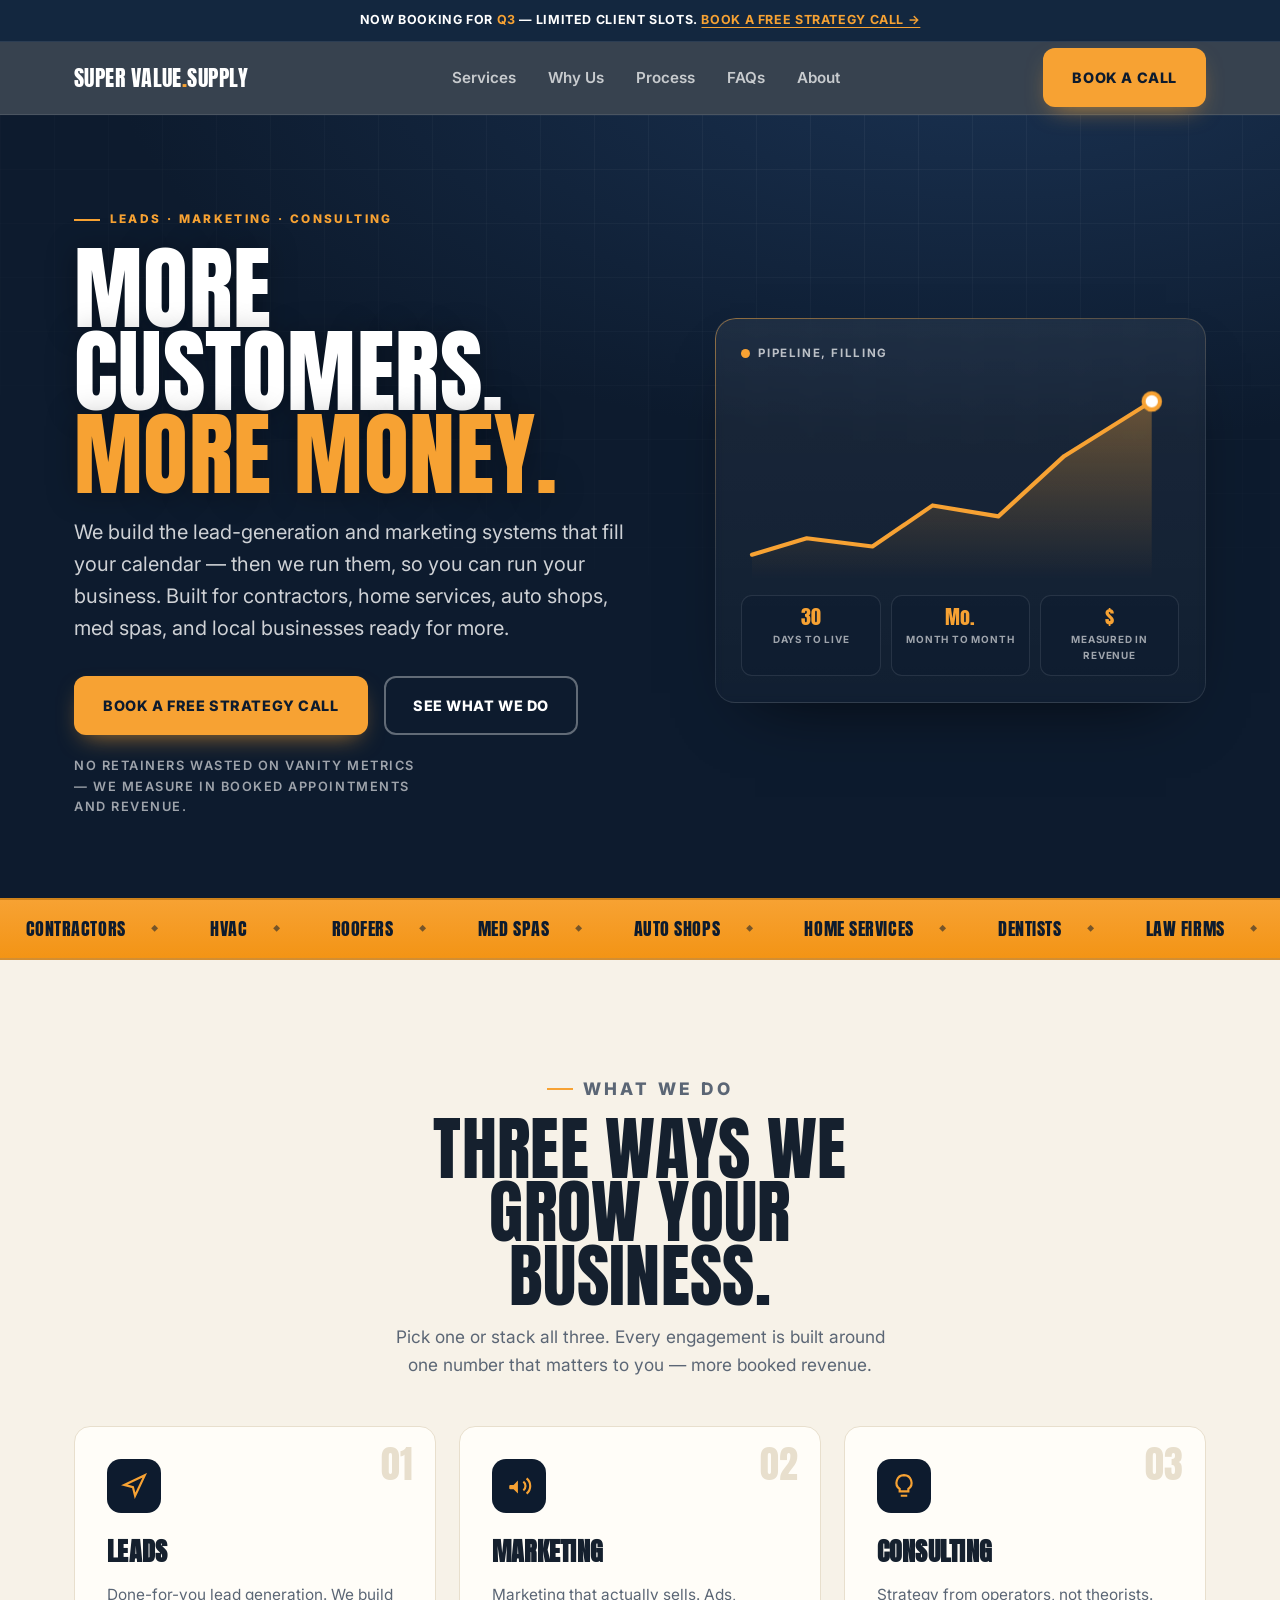
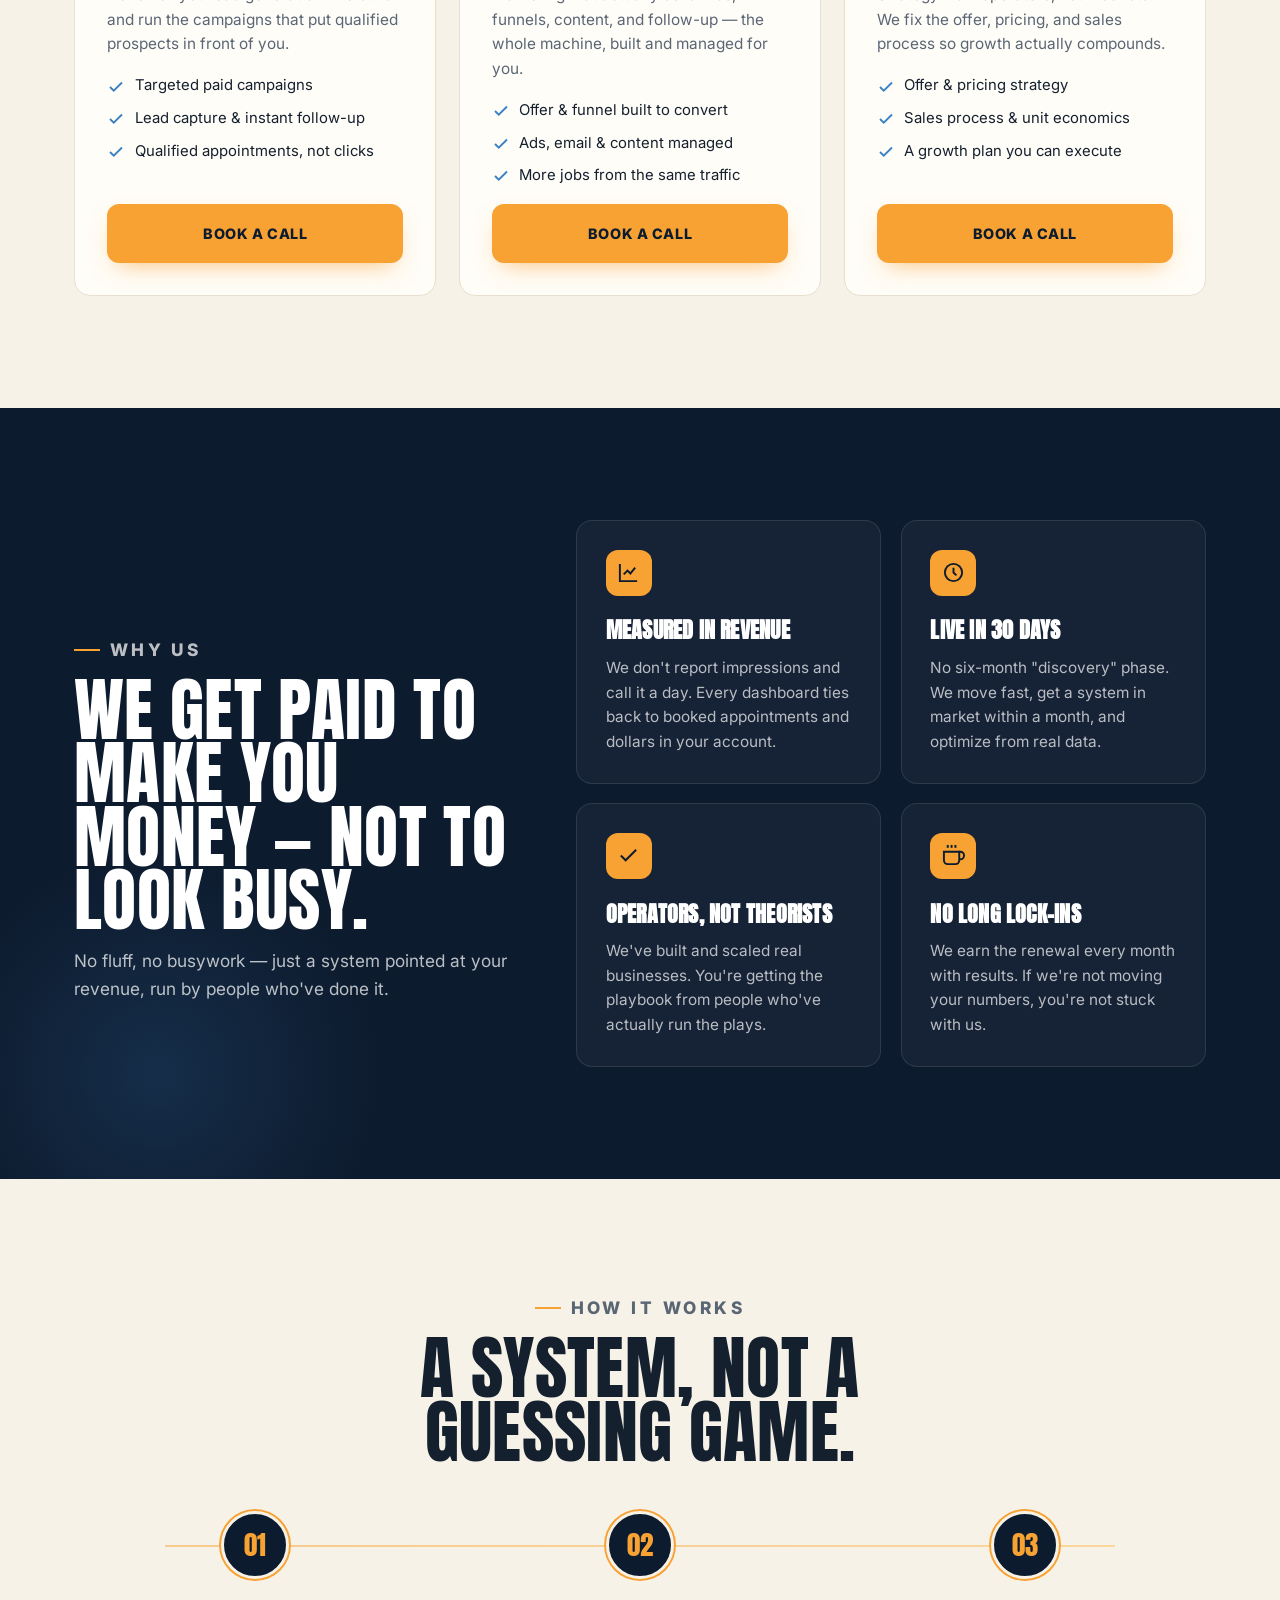
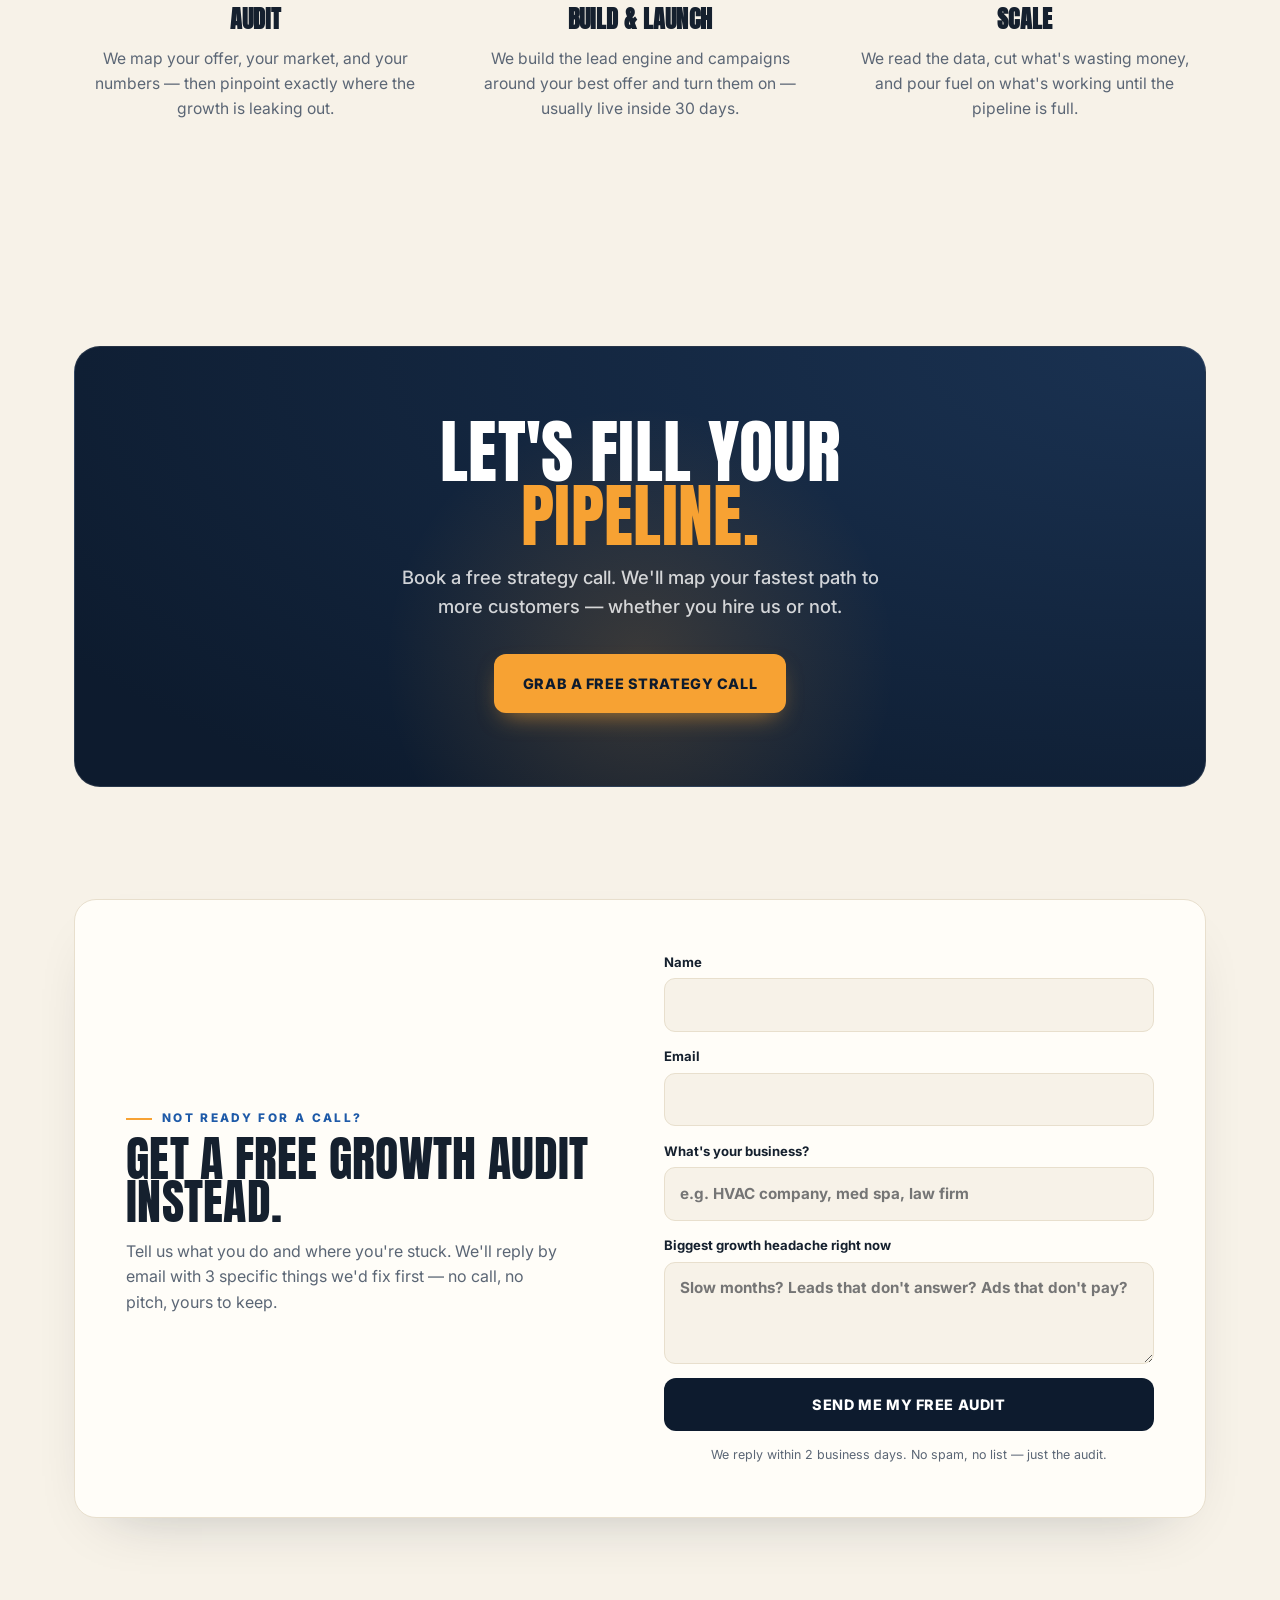
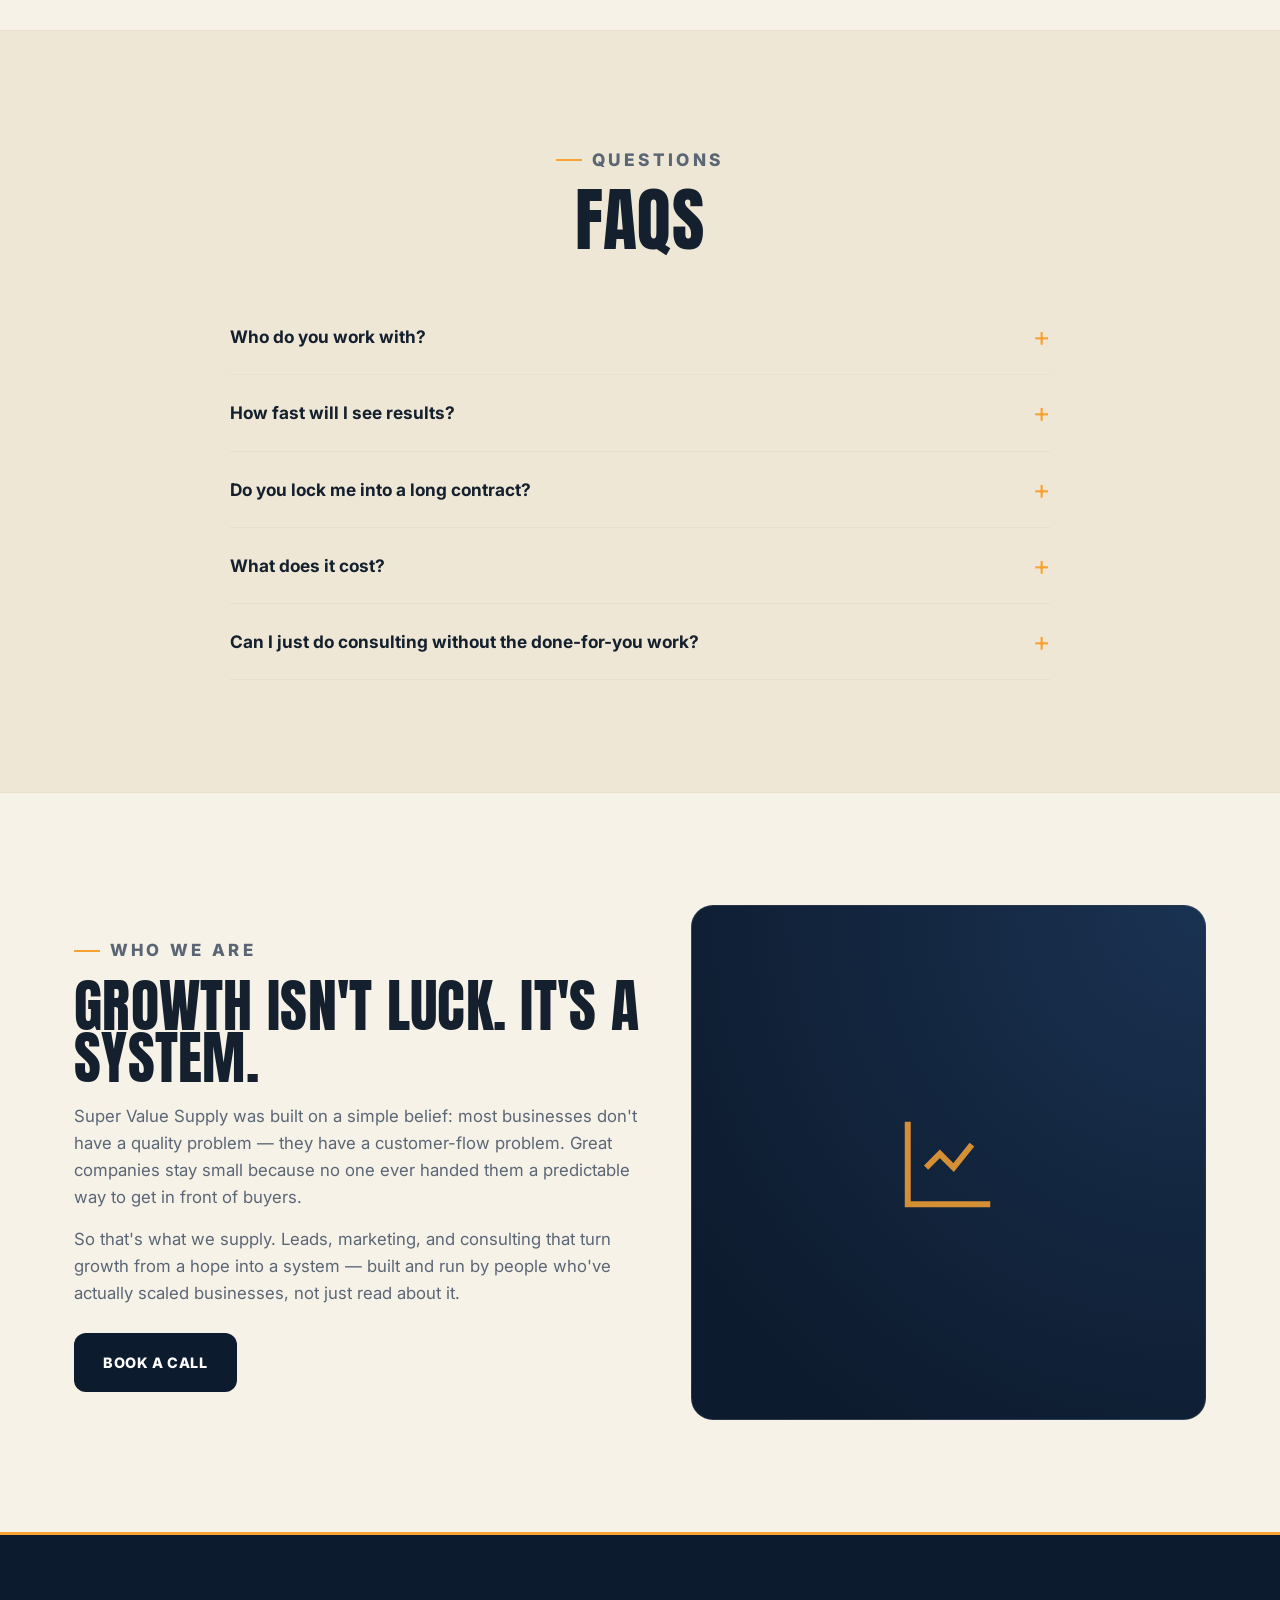
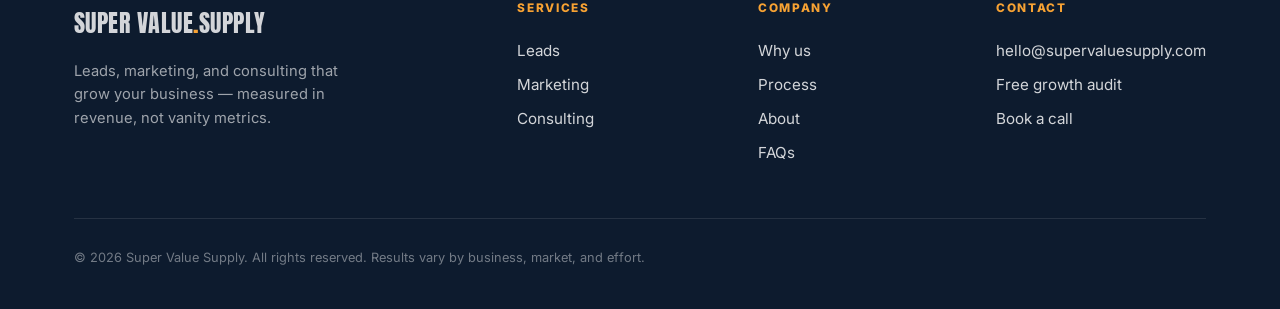
==== commit afba699f: "Relayout for attention: asymmetric animated hero, marquee, editorial sections, dedicated Book page C" ====
--- a/index.html
+++ b/index.html
@@ -63,241 +63,21 @@
 </script>
 
 <!-- ============================================================
-     SUPER VALUE SUPPLY  •  single-file site (leads / marketing / consulting agency)
-     Deploy anywhere (Vercel, Netlify) and point your domain at it.
+     SUPER VALUE SUPPLY  •  home page (leads / marketing / consulting agency)
+     Styles live in styles.css (shared with book.html).
      SEARCH FOR  EDIT:  COMMENTS — that's everything you swap.
-
-     >>> BOOKING:  set your real Calendly link in the #book section
-         (data-url + the fallback link). Keep the ?hide_gdpr_banner=1
-         &primary_color=f7a233 tail on the data-url.
-
-     COLORS: everything is driven by the CSS variables in :root below —
-             --navy (dark surfaces) + --amber (warm action) + --blue (cool accent).
+     Booking calendar now lives on book.html — every "Book a call" links there.
      ============================================================ -->
 
 <link rel="preconnect" href="https://fonts.googleapis.com">
 <link rel="preconnect" href="https://fonts.gstatic.com" crossorigin>
 <link href="https://fonts.googleapis.com/css2?family=Anton&family=Inter:wght@400;500;600;700;800;900&display=swap" rel="stylesheet">
-
-<style>
-  :root{
-    /* High-attention palette: deep NAVY (trust) + electric AMBER (action) — the
-       highest-contrast complementary pair — with a cool BLUE accent, on warm cream.
-       Navy/warm combo maximizes eye-catch while reading credible for B2B. */
-    --navy:#0d1b2e;         /* darkest — hero / why / footer / dark buttons */
-    --navy-2:#13273f;       /* panels / gradients / announce bar */
-    --navy-line:rgba(255,255,255,.10);
-    --blue:#3b82c4;         /* cool accent — checks, step numbers, plus icons */
-    --blue-deep:#1e5aa8;    /* eyebrows / links on light */
-    --amber:#f7a233;        /* WARM primary — CTAs, hero accent word, highlights */
-    --amber-2:#ffbb52;      /* hover / lighter warm */
-    --paper:#f7f2e8;        /* page background — warm cream (calm, not stark white) */
-    --card:#fffdf8;         /* cards — warm white */
-    --ink:#15202e;          /* main text on light */
-    --muted:#5b6675;        /* secondary text */
-    --line:#e8dfcd;         /* warm hairline */
-    --maxw:1180px;
-    --radius:16px;
-  }
-  *{box-sizing:border-box;margin:0;padding:0}
-  html{scroll-behavior:smooth}
-  body{background:var(--paper);color:var(--ink);font-family:"Inter",system-ui,-apple-system,sans-serif;line-height:1.6;-webkit-font-smoothing:antialiased;overflow-x:hidden}
-  a{color:inherit;text-decoration:none}
-  img{max-width:100%;display:block}
-  ::selection{background:var(--amber);color:var(--navy)}
-  .wrap{max-width:var(--maxw);margin:0 auto;padding:0 24px}
-
-  .display{font-family:"Anton",sans-serif;font-weight:400;text-transform:uppercase;line-height:0.9;letter-spacing:0.005em}
-  .eyebrow{font-family:"Inter";font-weight:800;text-transform:uppercase;letter-spacing:0.2em;font-size:0.74rem;color:var(--blue-deep);display:inline-flex;align-items:center;gap:.6rem}
-  .eyebrow::before{content:"";width:26px;height:2px;background:var(--amber);display:inline-block}
-  .sec-head.center .eyebrow{justify-content:center}
-
-  .btn{display:inline-flex;align-items:center;gap:.55rem;font-family:"Inter";font-weight:800;text-transform:uppercase;letter-spacing:0.04em;font-size:.9rem;padding:1rem 1.7rem;border-radius:12px;border:2px solid transparent;cursor:pointer;transition:transform .15s ease,box-shadow .15s ease,background .15s ease,color .15s ease,border-color .15s;white-space:nowrap}
-  .btn-primary{background:var(--amber);color:var(--navy);box-shadow:0 10px 24px -10px rgba(247,162,51,.7)}
-  .btn-primary:hover{transform:translateY(-2px);background:var(--amber-2);box-shadow:0 16px 30px -12px rgba(247,162,51,.8)}
-  .btn-dark{background:var(--navy);color:#fff}
-  .btn-dark:hover{transform:translateY(-2px);box-shadow:0 14px 28px -14px rgba(13,27,46,.7)}
-  .btn-ghost{background:transparent;color:var(--ink);border-color:rgba(21,32,46,.28)}
-  .btn-ghost:hover{background:var(--ink);color:var(--paper);border-color:var(--ink)}
-  .btn:focus-visible{outline:3px solid var(--amber);outline-offset:3px}
-
-  /* ---------- dark top zone (announce + header + hero share the navy) ---------- */
-  .announce{background:var(--navy-2);color:#fff;text-align:center;font-weight:700;text-transform:uppercase;letter-spacing:.05em;font-size:.78rem;padding:.65rem 24px;border-bottom:1px solid var(--navy-line)}
-  .announce a{color:var(--amber);text-decoration:underline;text-underline-offset:3px}
-  .announce b{color:var(--amber)}
-
-  header{position:sticky;top:0;z-index:50;background:rgba(13,27,46,.82);backdrop-filter:blur(12px);border-bottom:1px solid var(--navy-line)}
-  .nav{display:flex;align-items:center;justify-content:space-between;height:72px}
-  .logo{font-family:"Anton",sans-serif;text-transform:uppercase;font-size:1.4rem;letter-spacing:.02em;color:#fff}
-  .logo b{color:var(--amber);font-weight:400}
-  .nav-links{display:flex;align-items:center;gap:2rem}
-  .nav-links a{font-weight:600;font-size:.95rem;color:rgba(255,255,255,.72);transition:color .15s}
-  .nav-links a:hover{color:#fff}
-  .nav-right{display:flex;align-items:center;gap:1rem}
-  .menu-btn{display:none;background:none;border:0;color:#fff;cursor:pointer;padding:.4rem}
-  .menu-btn svg{width:26px;height:26px}
-
-  /* ---------- hero (dramatic dark) ---------- */
-  .hero{position:relative;text-align:center;color:#fff;overflow:hidden;
-    background:
-      radial-gradient(120% 90% at 50% -10%, #1a3252 0%, var(--navy) 55%),
-      var(--navy);
-    padding:clamp(3.5rem,9vw,6.5rem) 0 clamp(3.5rem,8vw,6rem)}
-  /* amber glow behind headline + faint grid texture */
-  .hero::before{content:"";position:absolute;left:50%;top:38%;transform:translate(-50%,-50%);
-    width:min(760px,90vw);height:min(760px,90vw);border-radius:50%;
-    background:radial-gradient(circle, rgba(247,162,51,.20), transparent 62%);filter:blur(20px);pointer-events:none}
-  .hero::after{content:"";position:absolute;inset:0;pointer-events:none;opacity:.5;
-    background-image:linear-gradient(var(--navy-line) 1px,transparent 1px),linear-gradient(90deg,var(--navy-line) 1px,transparent 1px);
-    background-size:52px 52px;mask-image:radial-gradient(120% 80% at 50% 0%,#000,transparent 72%)}
-  .hero .wrap{position:relative;z-index:1}
-  .hero .eyebrow{color:var(--amber);justify-content:center}
-  .hero .eyebrow::before{background:var(--amber)}
-  .hero h1{font-size:clamp(3rem,10vw,7rem);margin:1.2rem auto;max-width:15ch;color:#fff;text-shadow:0 2px 30px rgba(0,0,0,.35)}
-  .hero h1 em{font-style:normal;color:var(--amber)}
-  .hero p.lead{font-size:clamp(1.05rem,2vw,1.3rem);color:rgba(255,255,255,.8);max-width:48ch;margin:0 auto 2.2rem}
-  .hero-cta{display:flex;gap:1rem;justify-content:center;flex-wrap:wrap}
-  .hero .btn-ghost{color:#fff;border-color:rgba(255,255,255,.35)}
-  .hero .btn-ghost:hover{background:#fff;color:var(--navy);border-color:#fff}
-  .hero .micro{margin-top:1.3rem;font-size:.8rem;color:rgba(255,255,255,.6);text-transform:uppercase;letter-spacing:.12em;font-weight:600}
-
-  /* ---------- promise band (amber pop) ---------- */
-  .stats{background:linear-gradient(180deg,var(--amber) 0%,#f39415 100%);color:var(--navy)}
-  .stats-grid{display:grid;grid-template-columns:repeat(3,1fr)}
-  .stat{padding:2.6rem 1rem;text-align:center;border-right:1px solid rgba(13,27,46,.16)}
-  .stat:last-child{border-right:0}
-  .stat .num{font-family:"Anton",sans-serif;font-size:clamp(2.3rem,5.5vw,3.4rem);line-height:1;color:var(--navy)}
-  .stat .num span{color:#fff;-webkit-text-stroke:1px var(--navy)}
-  .stat .lbl{color:rgba(13,27,46,.72);text-transform:uppercase;letter-spacing:.12em;font-size:.72rem;font-weight:700;margin-top:.55rem}
-
-  section.block{padding:clamp(4rem,9vw,7rem) 0}
-  .sec-head{max-width:52ch;margin-bottom:3rem}
-  .sec-head.center{margin-left:auto;margin-right:auto;text-align:center}
-  .sec-head h2{font-size:clamp(2.3rem,6.5vw,4.4rem);margin:.9rem 0 1rem}
-  .sec-head p{color:var(--muted);font-size:1.08rem}
-
-  /* ---------- services ---------- */
-  .grid{display:grid;grid-template-columns:repeat(3,1fr);gap:1.4rem}
-  .card{background:var(--card);border:1px solid var(--line);border-radius:var(--radius);overflow:hidden;display:flex;flex-direction:column;transition:box-shadow .22s,transform .22s,border-color .22s;position:relative}
-  .card::before{content:"";position:absolute;left:0;top:0;height:4px;width:100%;background:linear-gradient(90deg,var(--amber),var(--amber-2));transform:scaleX(0);transform-origin:left;transition:transform .25s ease}
-  .card:hover{box-shadow:0 22px 46px -24px rgba(13,27,46,.4);transform:translateY(-5px);border-color:transparent}
-  .card:hover::before{transform:scaleX(1)}
-  .card .body{padding:2rem;display:flex;flex-direction:column;gap:.7rem;flex:1}
-  .card .ico{width:54px;height:54px;border-radius:14px;background:var(--navy);color:var(--amber);display:flex;align-items:center;justify-content:center;margin-bottom:.4rem}
-  .card .ico svg{width:26px;height:26px}
-  .card h3{font-family:"Anton",sans-serif;text-transform:uppercase;font-size:1.6rem;letter-spacing:.01em;color:var(--ink)}
-  .card .desc{color:var(--muted);font-size:.96rem}
-  .feat{list-style:none;display:flex;flex-direction:column;gap:.55rem;margin:.4rem 0 .3rem}
-  .feat li{display:flex;gap:.6rem;align-items:flex-start;font-size:.93rem;color:var(--ink)}
-  .feat li svg{width:18px;height:18px;color:var(--blue);flex:none;margin-top:.2rem}
-  .card .btn{width:100%;justify-content:center;margin-top:auto}
-
-  /* ---------- why (dark navy) ---------- */
-  .why-sec{position:relative;background:var(--navy);color:#fff;overflow:hidden}
-  .why-sec::before{content:"";position:absolute;right:-10%;top:-20%;width:520px;height:520px;border-radius:50%;
-    background:radial-gradient(circle,rgba(59,130,196,.18),transparent 60%);pointer-events:none}
-  .why-sec .wrap{position:relative;z-index:1}
-  .why-sec .sec-head h2{color:#fff}
-  .why-sec .sec-head p{color:rgba(255,255,255,.72)}
-  .why-sec .eyebrow{color:var(--amber)}
-  .why{display:grid;grid-template-columns:repeat(2,1fr);gap:1.4rem}
-  .why-item{background:rgba(255,255,255,.04);border:1px solid var(--navy-line);border-radius:var(--radius);padding:2rem;transition:background .2s,border-color .2s}
-  .why-item:hover{background:rgba(255,255,255,.07);border-color:rgba(247,162,51,.4)}
-  .why-item .ico{width:48px;height:48px;border-radius:12px;background:var(--amber);color:var(--navy);display:flex;align-items:center;justify-content:center;margin-bottom:1.1rem}
-  .why-item .ico svg{width:24px;height:24px}
-  .why-item h3{font-family:"Anton",sans-serif;text-transform:uppercase;font-size:1.4rem;margin-bottom:.5rem;letter-spacing:.01em;color:#fff}
-  .why-item p{color:rgba(255,255,255,.7);font-size:.98rem}
-
-  /* ---------- process (numbered) ---------- */
-  .steps{display:grid;grid-template-columns:repeat(3,1fr);gap:1.4rem}
-  .step{background:var(--card);border:1px solid var(--line);border-radius:var(--radius);padding:2rem;position:relative;overflow:hidden}
-  .step::after{content:"";position:absolute;left:2rem;right:2rem;bottom:0;height:3px;background:var(--amber);opacity:.25}
-  .step .n{font-family:"Anton",sans-serif;font-size:2.6rem;color:var(--blue-deep);line-height:1;margin-bottom:.6rem}
-  .step h3{font-family:"Anton",sans-serif;text-transform:uppercase;font-size:1.35rem;margin-bottom:.5rem;letter-spacing:.01em}
-  .step p{color:var(--muted);font-size:.96rem}
-
-  /* ---------- big CTA (navy) ---------- */
-  .band{position:relative;overflow:hidden;background:radial-gradient(120% 130% at 100% 0%,#1a3252,var(--navy));color:#fff;border:1px solid var(--navy-line);border-radius:26px;padding:clamp(2.6rem,6vw,4.6rem);text-align:center}
-  .band::before{content:"";position:absolute;left:50%;bottom:-40%;transform:translateX(-50%);width:600px;height:600px;border-radius:50%;background:radial-gradient(circle,rgba(247,162,51,.18),transparent 60%);pointer-events:none}
-  .band>*{position:relative;z-index:1}
-  .band h2{font-size:clamp(2.4rem,7vw,4.4rem);max-width:18ch;margin:0 auto 1rem;color:#fff}
-  .band h2 em{font-style:normal;color:var(--amber)}
-  .band p{font-size:1.15rem;max-width:42ch;margin:0 auto 2rem;font-weight:500;color:rgba(255,255,255,.8)}
-
-  /* ---------- booking calendar (Calendly) ---------- */
-  .booking{margin-top:2.4rem}
-  .booking-head{text-align:center;margin-bottom:1.4rem}
-  .booking-head h3{font-family:"Anton",sans-serif;text-transform:uppercase;font-size:clamp(1.6rem,4vw,2.4rem);letter-spacing:.01em;margin-top:.5rem}
-  .calendly-inline-widget{min-width:320px;height:700px;border:1px solid var(--line);border-radius:18px;overflow:hidden;background:#fff;box-shadow:0 24px 60px -32px rgba(13,27,46,.4)}
-  .booking-fallback{text-align:center;margin-top:1.1rem;font-size:.9rem;color:var(--muted)}
-  .booking-fallback a{color:var(--blue-deep);font-weight:700;text-decoration:underline;text-underline-offset:3px}
-
-  /* ---------- free audit form ---------- */
-  .audit-panel{display:grid;grid-template-columns:1fr 1fr;gap:3rem;align-items:center;background:var(--card);border:1px solid var(--line);border-radius:22px;padding:clamp(1.8rem,4.5vw,3.2rem);box-shadow:0 24px 60px -36px rgba(13,27,46,.3)}
-  .audit-form{display:flex;flex-direction:column;gap:.9rem}
-  .audit-form label{display:block;font-weight:700;font-size:.82rem;color:var(--ink)}
-  .audit-form input,.audit-form textarea{display:block;width:100%;margin-top:.35rem;padding:.85rem .95rem;font:inherit;font-size:.95rem;border:1px solid var(--line);border-radius:11px;background:var(--paper);color:var(--ink);outline:none;transition:border-color .15s,box-shadow .15s}
-  .audit-form input:focus,.audit-form textarea:focus{border-color:var(--amber);box-shadow:0 0 0 3px rgba(247,162,51,.22)}
-  .audit-form .micro-note{font-size:.78rem;color:var(--muted);text-align:center}
-  @media(max-width:860px){.audit-panel{grid-template-columns:1fr}}
-
-  /* ---------- FAQ ---------- */
-  .faq{max-width:820px;margin:0 auto}
-  .q{border-bottom:1px solid var(--line)}
-  .q button{width:100%;background:none;border:0;color:var(--ink);cursor:pointer;text-align:left;padding:1.5rem 0;display:flex;justify-content:space-between;align-items:center;gap:1rem;font-family:"Inter",sans-serif;font-weight:700;font-size:1.08rem;letter-spacing:0}
-  .q button:hover{color:var(--blue-deep)}
-  .q button .plus{color:var(--amber);font-size:1.7rem;line-height:1;transition:transform .2s;flex:none;font-family:"Inter";font-weight:400}
-  .q.open button .plus{transform:rotate(45deg)}
-  .q .a{max-height:0;overflow:hidden;transition:max-height .28s ease;color:var(--muted)}
-  .q .a p{padding:0 0 1.5rem}
-
-  /* ---------- about ---------- */
-  .about{display:grid;grid-template-columns:1.05fr .95fr;gap:3rem;align-items:center}
-  .about .portrait{aspect-ratio:1/1;border-radius:22px;border:1px solid var(--navy-line);overflow:hidden;
-    background:radial-gradient(120% 120% at 100% 0%,#1a3252,var(--navy));display:flex;align-items:center;justify-content:center}
-  .about .portrait svg{width:110px;height:110px;color:var(--amber);opacity:.85}
-  .about h2{font-size:clamp(2.2rem,5.5vw,3.6rem);margin-bottom:1.2rem}
-  .about p{color:var(--muted);margin-bottom:1rem;font-size:1.05rem}
-
-  footer{background:var(--navy);color:#fff;padding:4rem 0 2.5rem;border-top:3px solid var(--amber)}
-  .foot-top{display:flex;justify-content:space-between;gap:2rem;flex-wrap:wrap;margin-bottom:3rem}
-  .foot-col{max-width:280px}
-  .foot-col h4{font-family:"Inter";font-weight:800;text-transform:uppercase;letter-spacing:.14em;font-size:.74rem;color:var(--amber);margin-bottom:1rem}
-  .foot-col a{display:block;color:rgba(255,255,255,.82);padding:.3rem 0;font-size:.95rem;transition:color .15s}
-  .foot-col a:hover{color:var(--amber)}
-  .foot-col p{color:rgba(255,255,255,.6);font-size:.92rem}
-  .disclaimer{color:rgba(255,255,255,.42);font-size:.8rem;border-top:1px solid var(--navy-line);padding-top:1.8rem;line-height:1.7}
-
-  .reveal{opacity:0;transform:translateY(14px);transition:opacity .5s ease,transform .5s ease}
-  .reveal.in{opacity:1;transform:none}
-  /* hero is never hidden — first paint matters more than the entrance */
-  .hero .reveal{opacity:1;transform:none}
-
-  @media(max-width:860px){
-    .nav-links{position:fixed;inset:72px 0 auto 0;flex-direction:column;gap:0;background:var(--navy);border-bottom:1px solid var(--navy-line);padding:1rem 24px 1.5rem;display:none}
-    .nav-links.show{display:flex}
-    .nav-links a{padding:.9rem 0;font-size:1.1rem;width:100%;border-bottom:1px solid var(--navy-line);color:#fff}
-    .menu-btn{display:block}
-    .nav-right .btn{display:none}
-    .grid,.steps{grid-template-columns:1fr}
-    .why{grid-template-columns:1fr}
-    .about{grid-template-columns:1fr}
-    .stats-grid{grid-template-columns:1fr}
-    .stat{border-right:0;border-bottom:1px solid rgba(13,27,46,.16)}
-    .stat:last-child{border-bottom:0}
-  }
-  @media(max-width:600px){.grid{grid-template-columns:1fr}}
-  @media(prefers-reduced-motion:reduce){
-    *{transition:none!important;animation:none!important}
-    html{scroll-behavior:auto}
-    .reveal{opacity:1;transform:none}
-  }
-</style>
+<link rel="stylesheet" href="styles.css">
 </head>
 <body id="top">
 
 <!-- EDIT: announcement bar -->
-<div class="announce">Now booking for <b>Q3</b> — limited client slots. <a href="#book">Book a free strategy call →</a></div>
+<div class="announce">Now booking for <b>Q3</b> — limited client slots. <a href="book.html">Book a free strategy call →</a></div>
 
 <header>
   <div class="wrap nav">
@@ -310,7 +90,7 @@
       <a href="#about">About</a>
     </nav>
     <div class="nav-right">
-      <a class="btn btn-primary" href="#book" data-book>Book a call</a>
+      <a class="btn btn-primary" href="book.html">Book a call</a>
       <button class="menu-btn" id="menuBtn" aria-label="Open menu" aria-expanded="false">
         <svg viewBox="0 0 24 24" fill="none" stroke="currentColor" stroke-width="2"><line x1="3" y1="6" x2="21" y2="6"/><line x1="3" y1="12" x2="21" y2="12"/><line x1="3" y1="18" x2="21" y2="18"/></svg>
       </button>
@@ -320,30 +100,52 @@
 
 <main>
 
-  <!-- ============ HERO ============ -->
+  <!-- ============ HERO (asymmetric) ============ -->
   <section class="hero">
     <div class="wrap">
-      <p class="eyebrow reveal">Leads · Marketing · Consulting</p>
-      <!-- EDIT: headline -->
-      <h1 class="display reveal">More customers.<br><em>More money.</em></h1>
-      <p class="lead reveal">We build the lead-generation and marketing systems that fill your calendar — then we run them, so you can run your business. Built for contractors, home services, auto shops, med spas, and local businesses ready for more.</p>
-      <div class="hero-cta reveal">
-        <a class="btn btn-primary" href="#book" data-book>Book a free strategy call</a>
-        <a class="btn btn-ghost" href="#services">See what we do</a>
-      </div>
-      <p class="micro reveal">No retainers wasted on vanity metrics — we measure in booked appointments and revenue.</p>
-    </div>
-  </section>
-
-  <!-- ============ PROMISE BAND ============ -->
-  <!-- Honest commitments (swap in real client stats here once you have them:
-       e.g. "41 booked calls in 60 days — Nassau HVAC co.") -->
-  <div class="stats">
-    <div class="wrap"><div class="stats-grid">
-      <div class="stat"><div class="num"><span>30</span> days</div><div class="lbl">System live in market</div></div>
-      <div class="stat"><div class="num"><span>Month</span>-to-month</div><div class="lbl">No long lock-ins</div></div>
-      <div class="stat rev"><div class="num"><span>Revenue</span></div><div class="lbl">The only metric we report</div></div>
-    </div></div>
+      <div class="hero-grid">
+        <div class="hero-copy">
+          <p class="eyebrow reveal">Leads · Marketing · Consulting</p>
+          <!-- EDIT: headline -->
+          <h1 class="display reveal">More customers.<br><em>More money.</em></h1>
+          <p class="lead reveal">We build the lead-generation and marketing systems that fill your calendar — then we run them, so you can run your business. Built for contractors, home services, auto shops, med spas, and local businesses ready for more.</p>
+          <div class="hero-cta reveal">
+            <a class="btn btn-primary" href="book.html">Book a free strategy call</a>
+            <a class="btn btn-ghost" href="#services">See what we do</a>
+          </div>
+          <p class="micro reveal">No retainers wasted on vanity metrics — we measure in booked appointments and revenue.</p>
+        </div>
+
+        <!-- growth visual — animated line + the honest promises as chips -->
+        <div class="growth-card reveal" aria-hidden="true">
+          <div class="gc-top"><span class="gc-dot"></span> Pipeline, filling</div>
+          <svg class="spark" viewBox="0 0 320 150" preserveAspectRatio="none" role="img">
+            <defs>
+              <linearGradient id="gcFill" x1="0" y1="0" x2="0" y2="1">
+                <stop offset="0" stop-color="rgba(247,162,51,.35)"/>
+                <stop offset="1" stop-color="rgba(247,162,51,0)"/>
+              </linearGradient>
+            </defs>
+            <path class="spark-area" d="M8,132 L48,120 L96,126 L140,96 L188,104 L236,60 L300,20 L300,150 L8,150 Z"/>
+            <polyline class="spark-line" points="8,132 48,120 96,126 140,96 188,104 236,60 300,20"/>
+            <circle class="spark-dot" cx="300" cy="20" r="6"/>
+          </svg>
+          <div class="gc-chips">
+            <div class="chip"><b>30</b><span>Days to live</span></div>
+            <div class="chip"><b>Mo.</b><span>Month to month</span></div>
+            <div class="chip"><b>$</b><span>Measured in revenue</span></div>
+          </div>
+        </div>
+      </div>
+    </div>
+  </section>
+
+  <!-- ============ NICHE MARQUEE ============ -->
+  <div class="marquee" aria-hidden="true">
+    <div class="marquee-track">
+      <span>Contractors</span><span>HVAC</span><span>Roofers</span><span>Med Spas</span><span>Auto Shops</span><span>Home Services</span><span>Dentists</span><span>Law Firms</span>
+      <span>Contractors</span><span>HVAC</span><span>Roofers</span><span>Med Spas</span><span>Auto Shops</span><span>Home Services</span><span>Dentists</span><span>Law Firms</span>
+    </div>
   </div>
 
   <!-- ============ SERVICES ============ -->
@@ -359,6 +161,7 @@
 
         <!-- LEADS -->
         <article class="card reveal">
+          <span class="index">01</span>
           <div class="body">
             <div class="ico"><svg viewBox="0 0 24 24" fill="none" stroke="currentColor" stroke-width="2"><path d="M3 11l19-9-9 19-2-8-8-2z"/></svg></div>
             <h3>Leads</h3>
@@ -368,12 +171,13 @@
               <li><svg viewBox="0 0 24 24" fill="none" stroke="currentColor" stroke-width="2.5"><polyline points="20 6 9 17 4 12"/></svg>Lead capture &amp; instant follow-up</li>
               <li><svg viewBox="0 0 24 24" fill="none" stroke="currentColor" stroke-width="2.5"><polyline points="20 6 9 17 4 12"/></svg>Qualified appointments, not clicks</li>
             </ul>
-            <a class="btn btn-primary" href="#book" data-book>Book a call</a>
+            <a class="btn btn-primary" href="book.html">Book a call</a>
           </div>
         </article>
 
         <!-- MARKETING -->
         <article class="card reveal">
+          <span class="index">02</span>
           <div class="body">
             <div class="ico"><svg viewBox="0 0 24 24" fill="none" stroke="currentColor" stroke-width="2"><path d="M3 11v3a1 1 0 0 0 1 1h3l4 4V7L7 11H4a1 1 0 0 0-1 1z" fill="currentColor" stroke="none"/><path d="M16 8a5 5 0 0 1 0 8"/><path d="M19 5a9 9 0 0 1 0 14"/></svg></div>
             <h3>Marketing</h3>
@@ -383,12 +187,13 @@
               <li><svg viewBox="0 0 24 24" fill="none" stroke="currentColor" stroke-width="2.5"><polyline points="20 6 9 17 4 12"/></svg>Ads, email &amp; content managed</li>
               <li><svg viewBox="0 0 24 24" fill="none" stroke="currentColor" stroke-width="2.5"><polyline points="20 6 9 17 4 12"/></svg>More jobs from the same traffic</li>
             </ul>
-            <a class="btn btn-primary" href="#book" data-book>Book a call</a>
+            <a class="btn btn-primary" href="book.html">Book a call</a>
           </div>
         </article>
 
         <!-- CONSULTING -->
         <article class="card reveal">
+          <span class="index">03</span>
           <div class="body">
             <div class="ico"><svg viewBox="0 0 24 24" fill="none" stroke="currentColor" stroke-width="2"><path d="M12 2a7 7 0 0 0-4 12.7V17h8v-2.3A7 7 0 0 0 12 2z"/><line x1="9" y1="21" x2="15" y2="21"/></svg></div>
             <h3>Consulting</h3>
@@ -398,7 +203,7 @@
               <li><svg viewBox="0 0 24 24" fill="none" stroke="currentColor" stroke-width="2.5"><polyline points="20 6 9 17 4 12"/></svg>Sales process &amp; unit economics</li>
               <li><svg viewBox="0 0 24 24" fill="none" stroke="currentColor" stroke-width="2.5"><polyline points="20 6 9 17 4 12"/></svg>A growth plan you can execute</li>
             </ul>
-            <a class="btn btn-primary" href="#book" data-book>Book a call</a>
+            <a class="btn btn-primary" href="book.html">Book a call</a>
           </div>
         </article>
 
@@ -406,80 +211,63 @@
     </div>
   </section>
 
-  <!-- ============ WHY US ============ -->
+  <!-- ============ WHY US (asymmetric) ============ -->
   <section class="block why-sec" id="why">
     <div class="wrap">
-      <div class="sec-head reveal">
-        <p class="eyebrow">Why us</p>
-        <h2 class="display">We get paid to make you money — not to look busy.</h2>
-      </div>
-      <div class="why">
-        <div class="why-item reveal">
-          <div class="ico"><svg viewBox="0 0 24 24" fill="none" stroke="currentColor" stroke-width="2"><path d="M3 3v18h18"/><path d="M7 14l4-4 3 3 5-6"/></svg></div>
-          <h3>Measured in revenue</h3>
-          <p>We don't report impressions and call it a day. Every dashboard ties back to booked appointments and dollars in your account.</p>
-        </div>
-        <div class="why-item reveal">
-          <div class="ico"><svg viewBox="0 0 24 24" fill="none" stroke="currentColor" stroke-width="2"><circle cx="12" cy="12" r="9"/><path d="M12 7v5l3 3"/></svg></div>
-          <h3>Live in 30 days</h3>
-          <p>No six-month "discovery" phase. We move fast, get a system in market within a month, and optimize from real data.</p>
-        </div>
-        <div class="why-item reveal">
-          <div class="ico"><svg viewBox="0 0 24 24" fill="none" stroke="currentColor" stroke-width="2"><path d="M20 6L9 17l-5-5"/></svg></div>
-          <h3>Operators, not theorists</h3>
-          <p>We've built and scaled real businesses. You're getting the playbook from people who've actually run the plays.</p>
-        </div>
-        <div class="why-item reveal">
-          <div class="ico"><svg viewBox="0 0 24 24" fill="none" stroke="currentColor" stroke-width="2"><path d="M18 8h1a4 4 0 0 1 0 8h-1"/><path d="M2 8h16v9a4 4 0 0 1-4 4H6a4 4 0 0 1-4-4V8z"/><line x1="6" y1="1" x2="6" y2="4"/><line x1="10" y1="1" x2="10" y2="4"/><line x1="14" y1="1" x2="14" y2="4"/></svg></div>
-          <h3>No long lock-ins</h3>
-          <p>We earn the renewal every month with results. If we're not moving your numbers, you're not stuck with us.</p>
-        </div>
-      </div>
-    </div>
-  </section>
-
-  <!-- ============ PROCESS ============ -->
+      <div class="why-layout">
+        <div class="sec-head reveal">
+          <p class="eyebrow">Why us</p>
+          <h2 class="display">We get paid to make you money — not to look busy.</h2>
+          <p>No fluff, no busywork — just a system pointed at your revenue, run by people who've done it.</p>
+        </div>
+        <div class="why">
+          <div class="why-item reveal">
+            <div class="ico"><svg viewBox="0 0 24 24" fill="none" stroke="currentColor" stroke-width="2"><path d="M3 3v18h18"/><path d="M7 14l4-4 3 3 5-6"/></svg></div>
+            <h3>Measured in revenue</h3>
+            <p>We don't report impressions and call it a day. Every dashboard ties back to booked appointments and dollars in your account.</p>
+          </div>
+          <div class="why-item reveal">
+            <div class="ico"><svg viewBox="0 0 24 24" fill="none" stroke="currentColor" stroke-width="2"><circle cx="12" cy="12" r="9"/><path d="M12 7v5l3 3"/></svg></div>
+            <h3>Live in 30 days</h3>
+            <p>No six-month "discovery" phase. We move fast, get a system in market within a month, and optimize from real data.</p>
+          </div>
+          <div class="why-item reveal">
+            <div class="ico"><svg viewBox="0 0 24 24" fill="none" stroke="currentColor" stroke-width="2"><path d="M20 6L9 17l-5-5"/></svg></div>
+            <h3>Operators, not theorists</h3>
+            <p>We've built and scaled real businesses. You're getting the playbook from people who've actually run the plays.</p>
+          </div>
+          <div class="why-item reveal">
+            <div class="ico"><svg viewBox="0 0 24 24" fill="none" stroke="currentColor" stroke-width="2"><path d="M18 8h1a4 4 0 0 1 0 8h-1"/><path d="M2 8h16v9a4 4 0 0 1-4 4H6a4 4 0 0 1-4-4V8z"/><line x1="6" y1="1" x2="6" y2="4"/><line x1="10" y1="1" x2="10" y2="4"/><line x1="14" y1="1" x2="14" y2="4"/></svg></div>
+            <h3>No long lock-ins</h3>
+            <p>We earn the renewal every month with results. If we're not moving your numbers, you're not stuck with us.</p>
+          </div>
+        </div>
+      </div>
+    </div>
+  </section>
+
+  <!-- ============ PROCESS (timeline) ============ -->
   <section class="block" id="process">
     <div class="wrap">
       <div class="sec-head center reveal">
         <p class="eyebrow">How it works</p>
         <h2 class="display">A system, not a guessing game.</h2>
       </div>
-      <div class="steps">
-        <div class="step reveal"><div class="n">01</div><h3>Audit</h3><p>We map your offer, your market, and your numbers — then pinpoint exactly where the growth is leaking out.</p></div>
-        <div class="step reveal"><div class="n">02</div><h3>Build &amp; launch</h3><p>We build the lead engine and campaigns around your best offer and turn them on — usually live inside 30 days.</p></div>
-        <div class="step reveal"><div class="n">03</div><h3>Scale</h3><p>We read the data, cut what's wasting money, and pour fuel on what's working until the pipeline is full.</p></div>
-      </div>
-    </div>
-  </section>
-
-  <!-- ============ BIG CTA + BOOKING CALENDAR ============ -->
-  <section class="block" id="book">
+      <div class="timeline">
+        <div class="tstep reveal"><div class="tnode">01</div><div><h3>Audit</h3><p>We map your offer, your market, and your numbers — then pinpoint exactly where the growth is leaking out.</p></div></div>
+        <div class="tstep reveal"><div class="tnode">02</div><div><h3>Build &amp; launch</h3><p>We build the lead engine and campaigns around your best offer and turn them on — usually live inside 30 days.</p></div></div>
+        <div class="tstep reveal"><div class="tnode">03</div><div><h3>Scale</h3><p>We read the data, cut what's wasting money, and pour fuel on what's working until the pipeline is full.</p></div></div>
+      </div>
+    </div>
+  </section>
+
+  <!-- ============ BIG CTA ============ -->
+  <section class="block" id="cta">
     <div class="wrap reveal">
       <div class="band">
         <h2 class="display">Let's fill your <em>pipeline.</em></h2>
         <p>Book a free strategy call. We'll map your fastest path to more customers — whether you hire us or not.</p>
-        <a class="btn btn-primary" href="#booking-cal">Grab a free strategy call</a>
-      </div>
-
-      <!-- =========================================================
-           CALENDLY BOOKING CALENDAR  —  LIVE
-           Connected to: https://calendly.com/admin-supervaluesupply/30min
-           To point this at a different event later, change the link in the
-           data-url below AND the fallback link beneath it. Keep the
-           ?hide_gdpr_banner=1&primary_color=f7a233 tail on the data-url.
-           ========================================================= -->
-      <div class="booking" id="booking-cal">
-        <div class="booking-head">
-          <p class="eyebrow" style="justify-content:center">Pick a time</p>
-          <h3>Grab a free strategy call</h3>
-        </div>
-
-        <div class="calendly-inline-widget"
-             data-url="https://calendly.com/admin-supervaluesupply/30min?hide_gdpr_banner=1&primary_color=f7a233"
-             data-resize="true"></div>
-
-        <p class="booking-fallback">Calendar not loading? <a href="https://calendly.com/admin-supervaluesupply/30min" target="_blank" rel="noopener">Open the booking page in a new tab →</a></p>
+        <a class="btn btn-primary" href="book.html">Grab a free strategy call</a>
       </div>
     </div>
   </section>
@@ -534,7 +322,7 @@
           <!-- EDIT: your story -->
           <p>Super Value Supply was built on a simple belief: most businesses don't have a quality problem — they have a customer-flow problem. Great companies stay small because no one ever handed them a predictable way to get in front of buyers.</p>
           <p>So that's what we supply. Leads, marketing, and consulting that turn growth from a hope into a system — built and run by people who've actually scaled businesses, not just read about it.</p>
-          <a class="btn btn-dark" href="#book" data-book style="margin-top:.6rem">Book a call</a>
+          <a class="btn btn-dark" href="book.html" style="margin-top:.6rem">Book a call</a>
         </div>
         <div class="portrait reveal" aria-hidden="true">
           <svg viewBox="0 0 24 24" fill="none" stroke="currentColor" stroke-width="1.3"><path d="M3 3v18h18"/><path d="M7 13l3-3 3 3 4-5"/></svg>
@@ -558,15 +346,12 @@
         <!-- EDIT: add real phone as <a href="tel:+1XXXXXXXXXX">(XXX) XXX-XXXX</a> when ready -->
         <a href="mailto:hello@supervaluesupply.com">hello@supervaluesupply.com</a>
         <a href="#audit">Free growth audit</a>
-        <a href="#book" data-book>Book a call</a>
+        <a href="book.html">Book a call</a>
       </div>
     </div>
     <p class="disclaimer">© <span id="yr"></span> Super Value Supply. All rights reserved. Results vary by business, market, and effort.</p>
   </div>
 </footer>
-
-<!-- Calendly widget script (loads the inline calendar above) -->
-<script src="https://assets.calendly.com/assets/external/widget.js" async></script>
 
 <script>
   document.getElementById('yr').textContent = new Date().getFullYear();
@@ -585,18 +370,7 @@
 
   var io=new IntersectionObserver(function(es){es.forEach(function(e){if(e.isIntersecting){e.target.classList.add('in');io.unobserve(e.target);}});},{threshold:.08});
   document.querySelectorAll('.reveal').forEach(function(el){io.observe(el);});
-  // safety: nothing stays invisible if the observer misfires or the user scrolls fast
   setTimeout(function(){document.querySelectorAll('.reveal').forEach(function(el){el.classList.add('in');});},2200);
-
-  // Every "Book a call" button feeds the calendar in the #book section.
-  document.querySelectorAll('[data-book]').forEach(function(btn){
-    btn.addEventListener('click',function(e){
-      if(btn.getAttribute('href')==='#'){
-        e.preventDefault();
-        document.getElementById('book').scrollIntoView({behavior:'smooth'});
-      }
-    });
-  });
 </script>
 </body>
 </html>
--- a/styles.css
+++ b/styles.css
@@ -0,0 +1,253 @@
+/* =====================================================================
+   SUPER VALUE SUPPLY — shared stylesheet (index.html + book.html)
+   Palette: deep NAVY (trust) + electric AMBER (action) + cool BLUE accent,
+   on warm cream. Editorial/industrial. Anton display + Inter body.
+   ===================================================================== */
+:root{
+  --navy:#0d1b2e;
+  --navy-2:#13273f;
+  --navy-3:#1a3252;
+  --navy-line:rgba(255,255,255,.10);
+  --blue:#3b82c4;
+  --blue-deep:#1e5aa8;
+  --amber:#f7a233;
+  --amber-2:#ffbb52;
+  --paper:#f7f2e8;
+  --card:#fffdf8;
+  --ink:#15202e;
+  --muted:#5b6675;
+  --line:#e8dfcd;
+  --maxw:1180px;
+  --radius:16px;
+}
+*{box-sizing:border-box;margin:0;padding:0}
+html{scroll-behavior:smooth}
+body{background:var(--paper);color:var(--ink);font-family:"Inter",system-ui,-apple-system,sans-serif;line-height:1.6;-webkit-font-smoothing:antialiased;overflow-x:hidden}
+a{color:inherit;text-decoration:none}
+img{max-width:100%;display:block}
+::selection{background:var(--amber);color:var(--navy)}
+.wrap{max-width:var(--maxw);margin:0 auto;padding:0 24px}
+
+.display{font-family:"Anton",sans-serif;font-weight:400;text-transform:uppercase;line-height:0.9;letter-spacing:0.005em}
+.eyebrow{font-family:"Inter";font-weight:800;text-transform:uppercase;letter-spacing:0.2em;font-size:0.74rem;color:var(--blue-deep);display:inline-flex;align-items:center;gap:.6rem}
+.eyebrow::before{content:"";width:26px;height:2px;background:var(--amber);display:inline-block}
+.sec-head.center .eyebrow{justify-content:center}
+
+.btn{display:inline-flex;align-items:center;gap:.55rem;font-family:"Inter";font-weight:800;text-transform:uppercase;letter-spacing:0.04em;font-size:.9rem;padding:1rem 1.7rem;border-radius:12px;border:2px solid transparent;cursor:pointer;transition:transform .15s ease,box-shadow .15s ease,background .15s ease,color .15s ease,border-color .15s;white-space:nowrap}
+.btn-primary{background:var(--amber);color:var(--navy);box-shadow:0 10px 24px -10px rgba(247,162,51,.7)}
+.btn-primary:hover{transform:translateY(-2px);background:var(--amber-2);box-shadow:0 16px 30px -12px rgba(247,162,51,.8)}
+.btn-dark{background:var(--navy);color:#fff}
+.btn-dark:hover{transform:translateY(-2px);box-shadow:0 14px 28px -14px rgba(13,27,46,.7)}
+.btn-ghost{background:transparent;color:var(--ink);border-color:rgba(21,32,46,.28)}
+.btn-ghost:hover{background:var(--ink);color:var(--paper);border-color:var(--ink)}
+.btn:focus-visible{outline:3px solid var(--amber);outline-offset:3px}
+
+/* ---------- dark top zone ---------- */
+.announce{background:var(--navy-2);color:#fff;text-align:center;font-weight:700;text-transform:uppercase;letter-spacing:.05em;font-size:.78rem;padding:.65rem 24px;border-bottom:1px solid var(--navy-line)}
+.announce a{color:var(--amber);text-decoration:underline;text-underline-offset:3px}
+.announce b{color:var(--amber)}
+
+header{position:sticky;top:0;z-index:50;background:rgba(13,27,46,.82);backdrop-filter:blur(12px);border-bottom:1px solid var(--navy-line)}
+.nav{display:flex;align-items:center;justify-content:space-between;height:72px}
+.logo{font-family:"Anton",sans-serif;text-transform:uppercase;font-size:1.4rem;letter-spacing:.02em;color:#fff}
+.logo b{color:var(--amber);font-weight:400}
+.nav-links{display:flex;align-items:center;gap:2rem}
+.nav-links a{font-weight:600;font-size:.95rem;color:rgba(255,255,255,.72);transition:color .15s}
+.nav-links a:hover{color:#fff}
+.nav-right{display:flex;align-items:center;gap:1rem}
+.menu-btn{display:none;background:none;border:0;color:#fff;cursor:pointer;padding:.4rem}
+.menu-btn svg{width:26px;height:26px}
+
+/* ---------- hero (asymmetric split, dark) ---------- */
+.hero{position:relative;color:#fff;overflow:hidden;
+  background:radial-gradient(120% 90% at 78% -10%, var(--navy-3) 0%, var(--navy) 58%), var(--navy);
+  padding:clamp(3rem,7vw,5.5rem) 0 clamp(3rem,7vw,5rem)}
+.hero::after{content:"";position:absolute;inset:0;pointer-events:none;opacity:.45;
+  background-image:linear-gradient(var(--navy-line) 1px,transparent 1px),linear-gradient(90deg,var(--navy-line) 1px,transparent 1px);
+  background-size:54px 54px;mask-image:radial-gradient(130% 90% at 70% 0%,#000,transparent 74%)}
+.hero .wrap{position:relative;z-index:1}
+.hero-grid{display:grid;grid-template-columns:1.08fr .92fr;gap:clamp(2rem,5vw,4rem);align-items:center}
+.hero-copy .eyebrow{color:var(--amber)}
+.hero-copy .eyebrow::before{background:var(--amber)}
+.hero h1{font-size:clamp(3rem,7.2vw,6.1rem);margin:1.1rem 0 1.3rem;color:#fff;text-shadow:0 2px 30px rgba(0,0,0,.35)}
+.hero h1 em{font-style:normal;color:var(--amber)}
+.hero p.lead{font-size:clamp(1.05rem,1.6vw,1.25rem);color:rgba(255,255,255,.8);max-width:46ch;margin-bottom:2rem}
+.hero-cta{display:flex;gap:1rem;flex-wrap:wrap}
+.hero .btn-ghost{color:#fff;border-color:rgba(255,255,255,.35)}
+.hero .btn-ghost:hover{background:#fff;color:var(--navy);border-color:#fff}
+.hero .micro{margin-top:1.3rem;font-size:.8rem;color:rgba(255,255,255,.6);text-transform:uppercase;letter-spacing:.12em;font-weight:600;max-width:44ch}
+
+/* growth card (hero visual) */
+.growth-card{position:relative;background:linear-gradient(180deg,rgba(255,255,255,.06),rgba(255,255,255,.02));
+  border:1px solid var(--navy-line);border-radius:20px;padding:1.6rem;backdrop-filter:blur(4px);
+  box-shadow:0 30px 70px -40px rgba(0,0,0,.8)}
+.growth-card::before{content:"";position:absolute;inset:-1px;border-radius:21px;padding:1px;pointer-events:none;
+  background:linear-gradient(160deg,rgba(247,162,51,.5),transparent 45%);
+  -webkit-mask:linear-gradient(#000 0 0) content-box,linear-gradient(#000 0 0);-webkit-mask-composite:xor;mask-composite:exclude}
+.gc-top{display:flex;align-items:center;gap:.5rem;font-size:.72rem;font-weight:700;letter-spacing:.14em;text-transform:uppercase;color:rgba(255,255,255,.7)}
+.gc-dot{width:9px;height:9px;border-radius:50%;background:var(--amber);box-shadow:0 0 0 0 rgba(247,162,51,.7);animation:pulse 2.4s ease-out infinite}
+@keyframes pulse{0%{box-shadow:0 0 0 0 rgba(247,162,51,.55)}70%{box-shadow:0 0 0 10px rgba(247,162,51,0)}100%{box-shadow:0 0 0 0 rgba(247,162,51,0)}}
+.spark{width:100%;height:auto;display:block;margin:.7rem 0 1rem}
+.spark-area{fill:url(#gcFill)}
+.spark-line{fill:none;stroke:var(--amber);stroke-width:3;stroke-linecap:round;stroke-linejoin:round;
+  stroke-dasharray:520;stroke-dashoffset:520;animation:draw 2.2s ease forwards .3s}
+.spark-dot{fill:#fff;stroke:var(--amber);stroke-width:3;opacity:0;animation:pop .4s ease forwards 2.3s}
+@keyframes draw{to{stroke-dashoffset:0}}
+@keyframes pop{to{opacity:1}}
+.gc-chips{display:grid;grid-template-columns:repeat(3,1fr);gap:.6rem}
+.chip{background:rgba(13,27,46,.5);border:1px solid var(--navy-line);border-radius:11px;padding:.7rem .5rem;text-align:center}
+.chip b{display:block;font-family:"Anton",sans-serif;font-weight:400;font-size:1.25rem;color:var(--amber);line-height:1}
+.chip span{display:block;font-size:.62rem;font-weight:700;letter-spacing:.08em;text-transform:uppercase;color:rgba(255,255,255,.6);margin-top:.3rem}
+
+/* ---------- niche marquee (amber, motion) ---------- */
+.marquee{background:linear-gradient(180deg,var(--amber),#f39415);color:var(--navy);overflow:hidden;padding:.9rem 0;
+  border-top:2px solid rgba(13,27,46,.15);border-bottom:2px solid rgba(13,27,46,.15)}
+.marquee-track{display:flex;width:max-content;animation:scroll 32s linear infinite}
+.marquee:hover .marquee-track{animation-play-state:paused}
+.marquee-track span{font-family:"Anton",sans-serif;text-transform:uppercase;font-size:1.15rem;letter-spacing:.03em;padding:0 1.6rem;display:inline-flex;align-items:center;gap:1.6rem;white-space:nowrap}
+.marquee-track span::after{content:"◆";font-size:.6rem;color:rgba(13,27,46,.55)}
+@keyframes scroll{from{transform:translateX(0)}to{transform:translateX(-50%)}}
+
+section.block{padding:clamp(4rem,9vw,7rem) 0}
+.sec-head{max-width:52ch;margin-bottom:3rem}
+.sec-head.center{margin-left:auto;margin-right:auto;text-align:center}
+.sec-head h2{font-size:clamp(2.3rem,6.5vw,4.4rem);margin:.9rem 0 1rem}
+.sec-head p{color:var(--muted);font-size:1.08rem}
+
+/* ---------- services (editorial index cards) ---------- */
+.grid{display:grid;grid-template-columns:repeat(3,1fr);gap:1.4rem}
+.card{background:var(--card);border:1px solid var(--line);border-radius:var(--radius);overflow:hidden;display:flex;flex-direction:column;transition:box-shadow .22s,transform .22s,border-color .22s;position:relative}
+.card::before{content:"";position:absolute;left:0;top:0;height:4px;width:100%;background:linear-gradient(90deg,var(--amber),var(--amber-2));transform:scaleX(0);transform-origin:left;transition:transform .25s ease}
+.card:hover{box-shadow:0 22px 46px -24px rgba(13,27,46,.4);transform:translateY(-5px);border-color:transparent}
+.card:hover::before{transform:scaleX(1)}
+.card .index{position:absolute;top:1.1rem;right:1.4rem;font-family:"Anton",sans-serif;font-size:2.4rem;line-height:1;color:var(--line);z-index:0}
+.card .body{padding:2rem;display:flex;flex-direction:column;gap:.7rem;flex:1;position:relative;z-index:1}
+.card .ico{width:54px;height:54px;border-radius:14px;background:var(--navy);color:var(--amber);display:flex;align-items:center;justify-content:center;margin-bottom:.4rem}
+.card .ico svg{width:26px;height:26px}
+.card h3{font-family:"Anton",sans-serif;text-transform:uppercase;font-size:1.6rem;letter-spacing:.01em;color:var(--ink)}
+.card .desc{color:var(--muted);font-size:.96rem}
+.feat{list-style:none;display:flex;flex-direction:column;gap:.55rem;margin:.4rem 0 .3rem}
+.feat li{display:flex;gap:.6rem;align-items:flex-start;font-size:.93rem;color:var(--ink)}
+.feat li svg{width:18px;height:18px;color:var(--blue);flex:none;margin-top:.2rem}
+.card .btn{width:100%;justify-content:center;margin-top:auto}
+
+/* ---------- why (dark, asymmetric heading-left / cards-right) ---------- */
+.why-sec{position:relative;background:var(--navy);color:#fff;overflow:hidden}
+.why-sec::before{content:"";position:absolute;left:-8%;bottom:-20%;width:520px;height:520px;border-radius:50%;
+  background:radial-gradient(circle,rgba(59,130,196,.18),transparent 60%);pointer-events:none}
+.why-sec .wrap{position:relative;z-index:1}
+.why-layout{display:grid;grid-template-columns:.82fr 1.18fr;gap:clamp(2rem,5vw,4rem);align-items:start}
+.why-sec .sec-head{margin-bottom:0;position:sticky;top:100px}
+.why-sec .sec-head h2{color:#fff}
+.why-sec .sec-head p{color:rgba(255,255,255,.72);margin-top:1rem}
+.why-sec .eyebrow{color:var(--amber)}
+.why{display:grid;grid-template-columns:repeat(2,1fr);gap:1.2rem}
+.why-item{background:rgba(255,255,255,.04);border:1px solid var(--navy-line);border-radius:var(--radius);padding:1.8rem;transition:background .2s,border-color .2s,transform .2s}
+.why-item:hover{background:rgba(255,255,255,.07);border-color:rgba(247,162,51,.4);transform:translateY(-3px)}
+.why-item .ico{width:46px;height:46px;border-radius:12px;background:var(--amber);color:var(--navy);display:flex;align-items:center;justify-content:center;margin-bottom:1.1rem}
+.why-item .ico svg{width:23px;height:23px}
+.why-item h3{font-family:"Anton",sans-serif;text-transform:uppercase;font-size:1.35rem;margin-bottom:.5rem;letter-spacing:.01em;color:#fff}
+.why-item p{color:rgba(255,255,255,.7);font-size:.96rem}
+
+/* ---------- process (horizontal timeline) ---------- */
+.timeline{position:relative;display:grid;grid-template-columns:repeat(3,1fr);gap:1.4rem}
+.timeline::before{content:"";position:absolute;left:8%;right:8%;top:34px;height:2px;background:linear-gradient(90deg,var(--amber),var(--amber-2));opacity:.5;z-index:0}
+.tstep{position:relative;z-index:1;text-align:center;padding:0 .6rem}
+.tnode{width:68px;height:68px;border-radius:50%;background:var(--navy);color:var(--amber);font-family:"Anton",sans-serif;font-size:1.7rem;display:flex;align-items:center;justify-content:center;margin:0 auto 1.3rem;border:3px solid var(--paper);box-shadow:0 0 0 2px var(--amber)}
+.tstep h3{font-family:"Anton",sans-serif;text-transform:uppercase;font-size:1.5rem;margin-bottom:.5rem;letter-spacing:.01em}
+.tstep p{color:var(--muted);font-size:.98rem;max-width:34ch;margin:0 auto}
+
+/* ---------- big CTA (navy) ---------- */
+.band{position:relative;overflow:hidden;background:radial-gradient(120% 130% at 100% 0%,var(--navy-3),var(--navy));color:#fff;border:1px solid var(--navy-line);border-radius:26px;padding:clamp(2.6rem,6vw,4.6rem);text-align:center}
+.band::before{content:"";position:absolute;left:50%;bottom:-40%;transform:translateX(-50%);width:600px;height:600px;border-radius:50%;background:radial-gradient(circle,rgba(247,162,51,.18),transparent 60%);pointer-events:none}
+.band>*{position:relative;z-index:1}
+.band h2{font-size:clamp(2.4rem,7vw,4.4rem);max-width:18ch;margin:0 auto 1rem;color:#fff}
+.band h2 em{font-style:normal;color:var(--amber)}
+.band p{font-size:1.15rem;max-width:42ch;margin:0 auto 2rem;font-weight:500;color:rgba(255,255,255,.8)}
+
+/* ---------- free audit form ---------- */
+.audit-panel{display:grid;grid-template-columns:1fr 1fr;gap:3rem;align-items:center;background:var(--card);border:1px solid var(--line);border-radius:22px;padding:clamp(1.8rem,4.5vw,3.2rem);box-shadow:0 24px 60px -36px rgba(13,27,46,.3)}
+.audit-form{display:flex;flex-direction:column;gap:.9rem}
+.audit-form label{display:block;font-weight:700;font-size:.82rem;color:var(--ink)}
+.audit-form input,.audit-form textarea{display:block;width:100%;margin-top:.35rem;padding:.85rem .95rem;font:inherit;font-size:.95rem;border:1px solid var(--line);border-radius:11px;background:var(--paper);color:var(--ink);outline:none;transition:border-color .15s,box-shadow .15s}
+.audit-form input:focus,.audit-form textarea:focus{border-color:var(--amber);box-shadow:0 0 0 3px rgba(247,162,51,.22)}
+.audit-form .micro-note{font-size:.78rem;color:var(--muted);text-align:center}
+
+/* ---------- FAQ ---------- */
+.faq{max-width:820px;margin:0 auto}
+.q{border-bottom:1px solid var(--line)}
+.q button{width:100%;background:none;border:0;color:var(--ink);cursor:pointer;text-align:left;padding:1.5rem 0;display:flex;justify-content:space-between;align-items:center;gap:1rem;font-family:"Inter",sans-serif;font-weight:700;font-size:1.08rem;letter-spacing:0}
+.q button:hover{color:var(--blue-deep)}
+.q button .plus{color:var(--amber);font-size:1.7rem;line-height:1;transition:transform .2s;flex:none;font-family:"Inter";font-weight:400}
+.q.open button .plus{transform:rotate(45deg)}
+.q .a{max-height:0;overflow:hidden;transition:max-height .28s ease;color:var(--muted)}
+.q .a p{padding:0 0 1.5rem}
+
+/* ---------- about ---------- */
+.about{display:grid;grid-template-columns:1.05fr .95fr;gap:3rem;align-items:center}
+.about .portrait{aspect-ratio:1/1;border-radius:22px;border:1px solid var(--navy-line);overflow:hidden;
+  background:radial-gradient(120% 120% at 100% 0%,var(--navy-3),var(--navy));display:flex;align-items:center;justify-content:center}
+.about .portrait svg{width:110px;height:110px;color:var(--amber);opacity:.85}
+.about h2{font-size:clamp(2.2rem,5.5vw,3.6rem);margin-bottom:1.2rem}
+.about p{color:var(--muted);margin-bottom:1rem;font-size:1.05rem}
+
+footer{background:var(--navy);color:#fff;padding:4rem 0 2.5rem;border-top:3px solid var(--amber)}
+.foot-top{display:flex;justify-content:space-between;gap:2rem;flex-wrap:wrap;margin-bottom:3rem}
+.foot-col{max-width:280px}
+.foot-col h4{font-family:"Inter";font-weight:800;text-transform:uppercase;letter-spacing:.14em;font-size:.74rem;color:var(--amber);margin-bottom:1rem}
+.foot-col a{display:block;color:rgba(255,255,255,.82);padding:.3rem 0;font-size:.95rem;transition:color .15s}
+.foot-col a:hover{color:var(--amber)}
+.foot-col p{color:rgba(255,255,255,.6);font-size:.92rem}
+.disclaimer{color:rgba(255,255,255,.42);font-size:.8rem;border-top:1px solid var(--navy-line);padding-top:1.8rem;line-height:1.7}
+
+/* ---------- booking page ---------- */
+.book-hero{background:radial-gradient(120% 90% at 50% -10%, var(--navy-3), var(--navy));color:#fff;text-align:center;padding:clamp(3rem,7vw,5rem) 0 clamp(2rem,4vw,3rem)}
+.book-hero h1{font-size:clamp(2.6rem,7vw,5rem);margin:1rem auto;max-width:16ch}
+.book-hero h1 em{font-style:normal;color:var(--amber)}
+.book-hero p{color:rgba(255,255,255,.8);max-width:46ch;margin:0 auto 1.6rem;font-size:1.1rem}
+.book-hero .eyebrow{color:var(--amber);justify-content:center}
+.book-hero .eyebrow::before{background:var(--amber)}
+.book-assure{display:flex;gap:1.6rem;justify-content:center;flex-wrap:wrap;margin-top:1.4rem;font-size:.82rem;font-weight:600;text-transform:uppercase;letter-spacing:.08em;color:rgba(255,255,255,.7)}
+.book-assure span{display:inline-flex;align-items:center;gap:.45rem}
+.book-assure span::before{content:"✓";color:var(--amber);font-weight:800}
+.booking-wrap{max-width:900px;margin:0 auto;padding:clamp(2.5rem,6vw,4rem) 24px}
+.calendly-inline-widget{min-width:320px;height:700px;border:1px solid var(--line);border-radius:18px;overflow:hidden;background:#fff;box-shadow:0 24px 60px -32px rgba(13,27,46,.4)}
+.booking-fallback{text-align:center;margin-top:1.1rem;font-size:.9rem;color:var(--muted)}
+.booking-fallback a{color:var(--blue-deep);font-weight:700;text-decoration:underline;text-underline-offset:3px}
+
+/* ---------- reveal ---------- */
+.reveal{opacity:0;transform:translateY(14px);transition:opacity .5s ease,transform .5s ease}
+.reveal.in{opacity:1;transform:none}
+.hero .reveal{opacity:1;transform:none}
+
+@media(max-width:920px){
+  .hero-grid{grid-template-columns:1fr;text-align:center}
+  .hero-copy .eyebrow,.hero-cta{justify-content:center}
+  .hero p.lead,.hero .micro{margin-left:auto;margin-right:auto}
+  .growth-card{max-width:440px;margin:.5rem auto 0}
+  .why-layout{grid-template-columns:1fr}
+  .why-sec .sec-head{position:static}
+}
+@media(max-width:860px){
+  .nav-links{position:fixed;inset:72px 0 auto 0;flex-direction:column;gap:0;background:var(--navy);border-bottom:1px solid var(--navy-line);padding:1rem 24px 1.5rem;display:none}
+  .nav-links.show{display:flex}
+  .nav-links a{padding:.9rem 0;font-size:1.1rem;width:100%;border-bottom:1px solid var(--navy-line);color:#fff}
+  .menu-btn{display:block}
+  .nav-right .btn{display:none}
+  .grid{grid-template-columns:1fr}
+  .why{grid-template-columns:1fr}
+  .about{grid-template-columns:1fr}
+  .audit-panel{grid-template-columns:1fr}
+  .timeline{grid-template-columns:1fr;gap:2rem}
+  .timeline::before{left:34px;right:auto;top:8%;bottom:8%;width:2px;height:auto}
+  .tstep{text-align:left;display:grid;grid-template-columns:68px 1fr;gap:1.2rem;align-items:start}
+  .tnode{margin:0}
+  .tstep p{margin:0}
+}
+@media(prefers-reduced-motion:reduce){
+  *{transition:none!important;animation:none!important}
+  html{scroll-behavior:auto}
+  .reveal{opacity:1;transform:none}
+  .spark-line{stroke-dashoffset:0}
+  .spark-dot{opacity:1}
+}
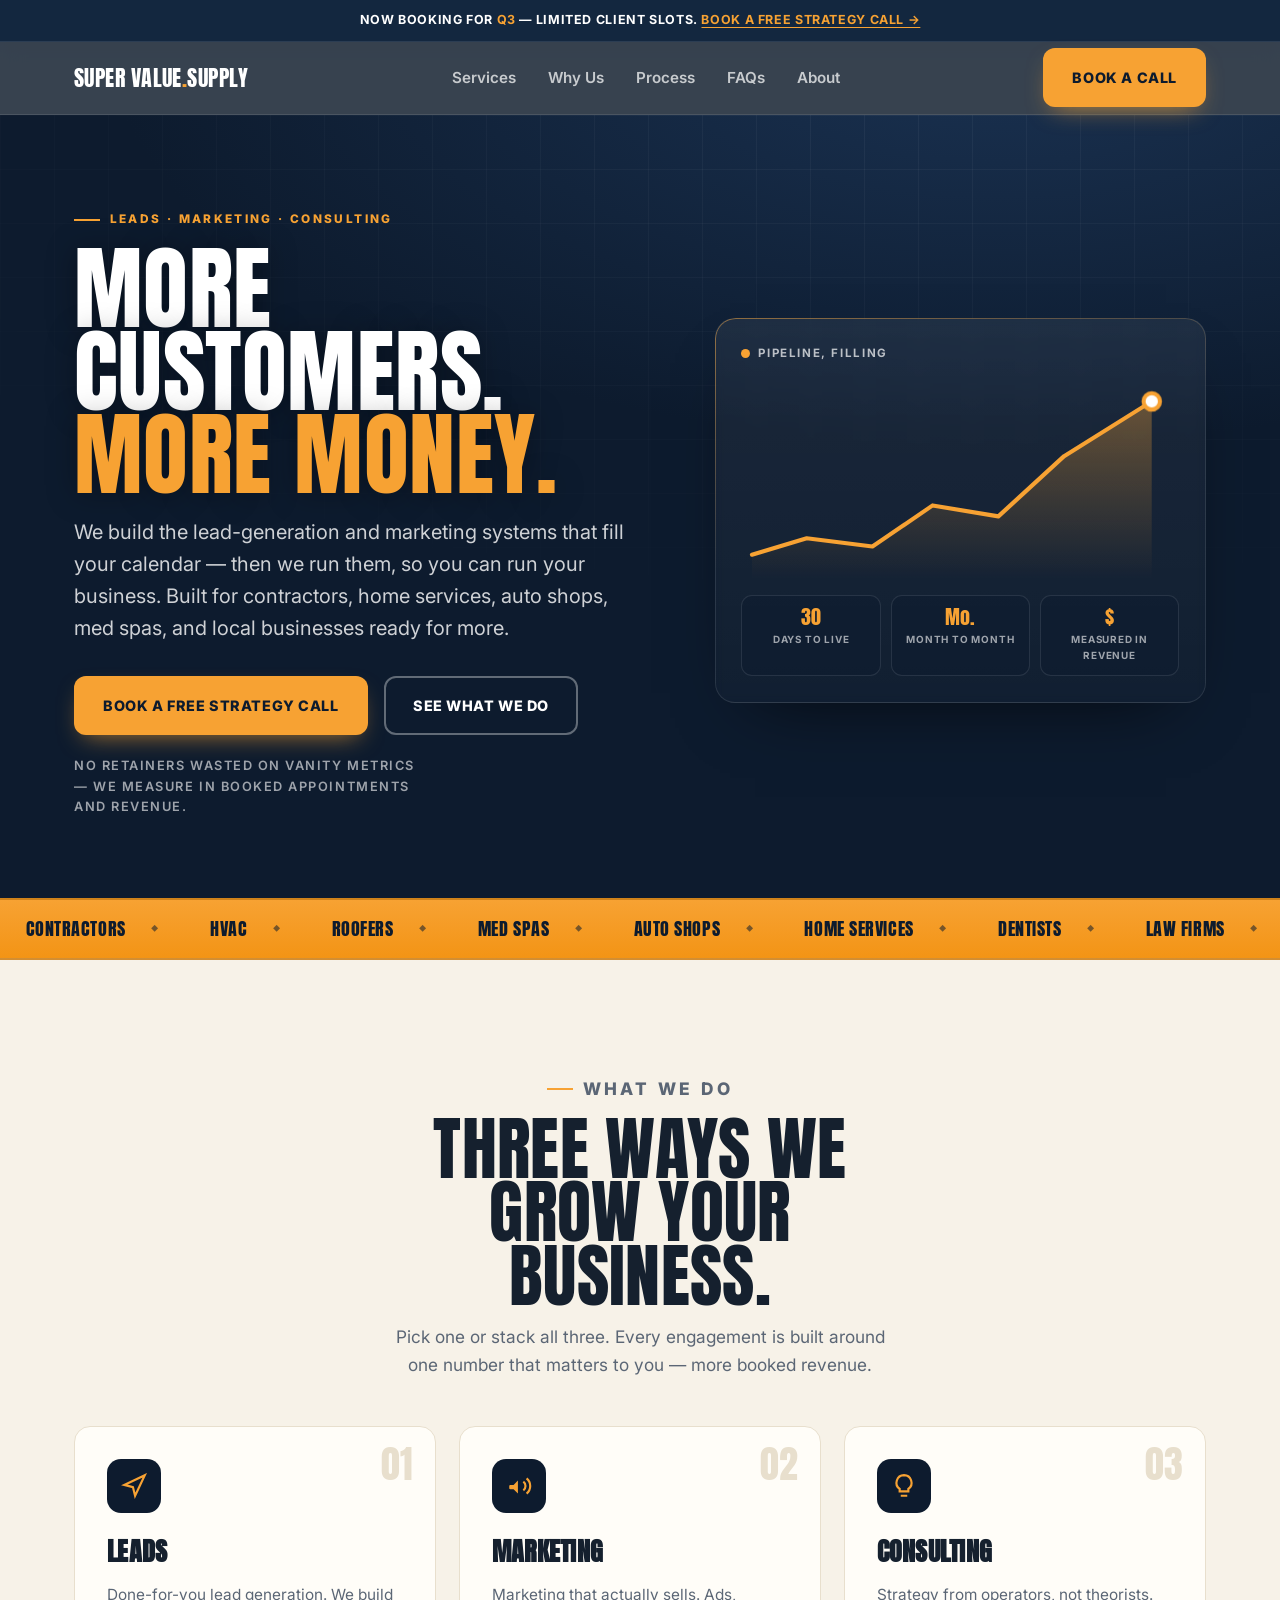
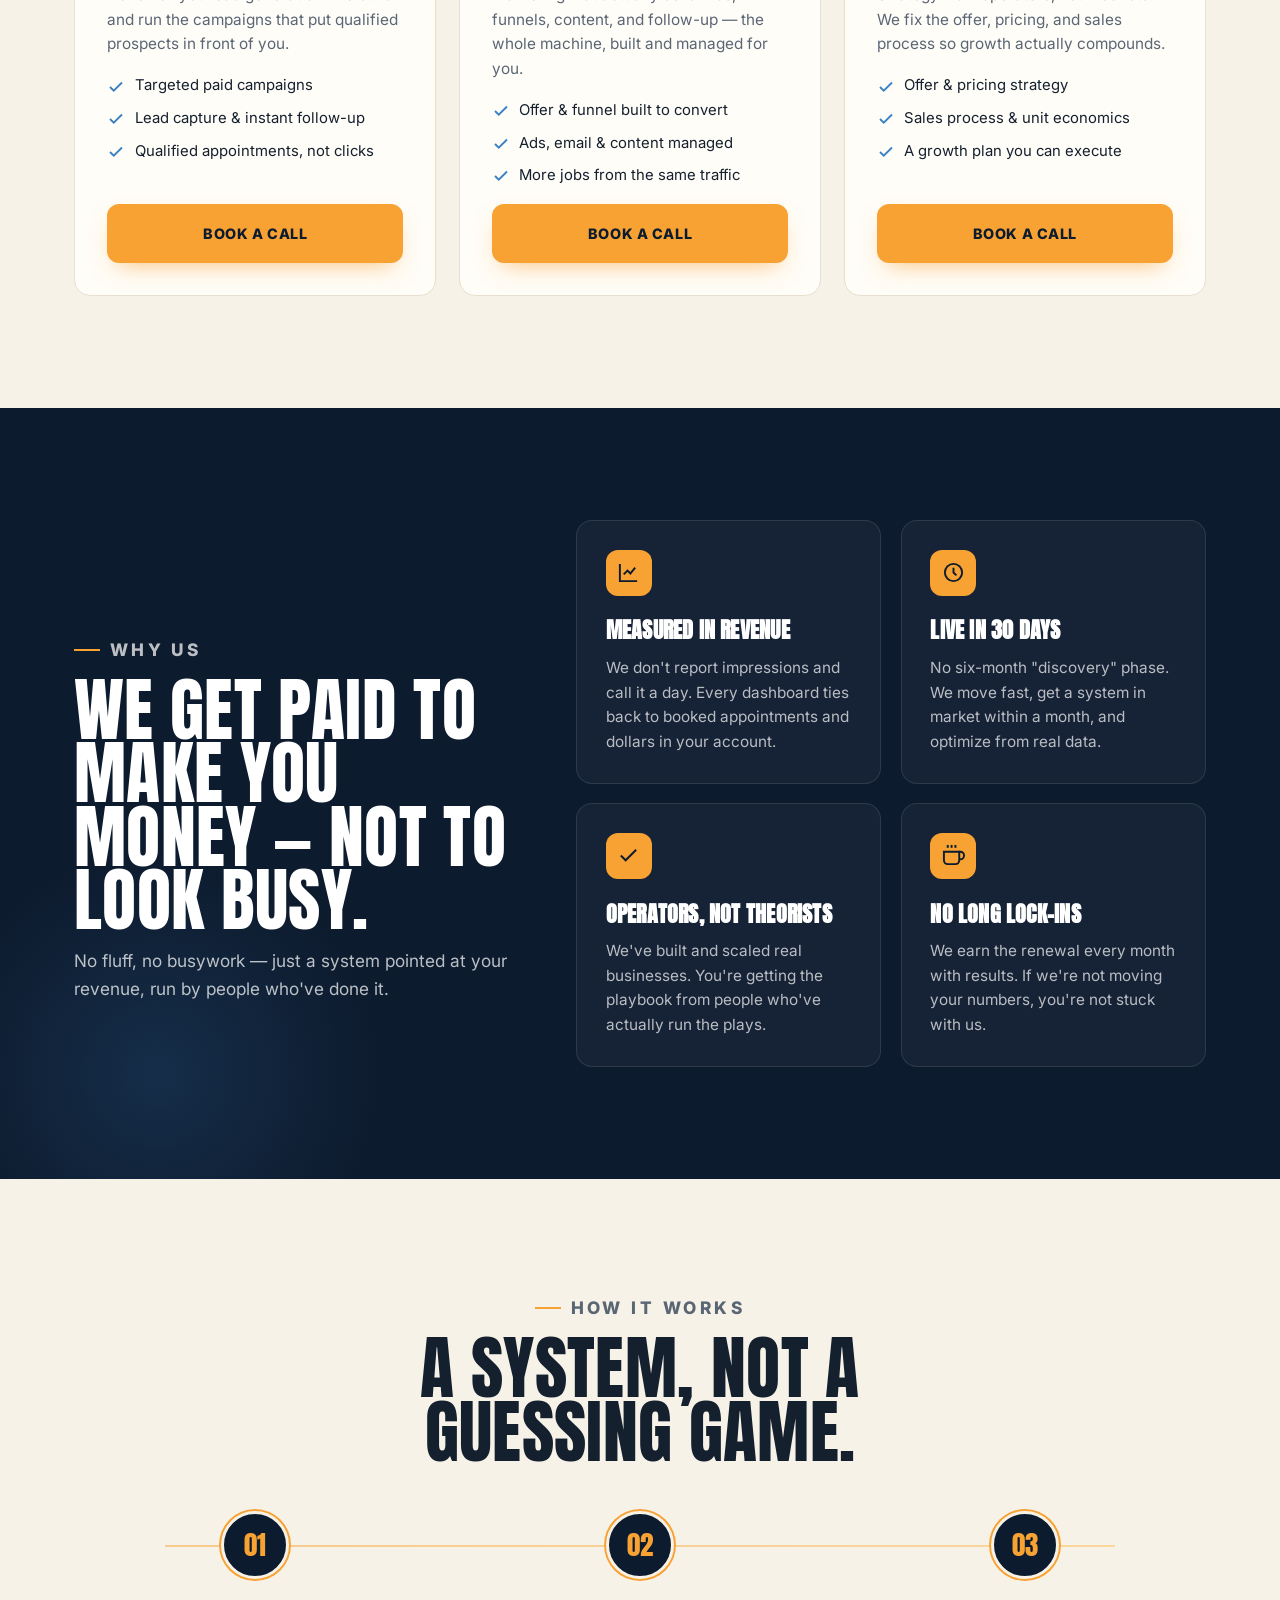
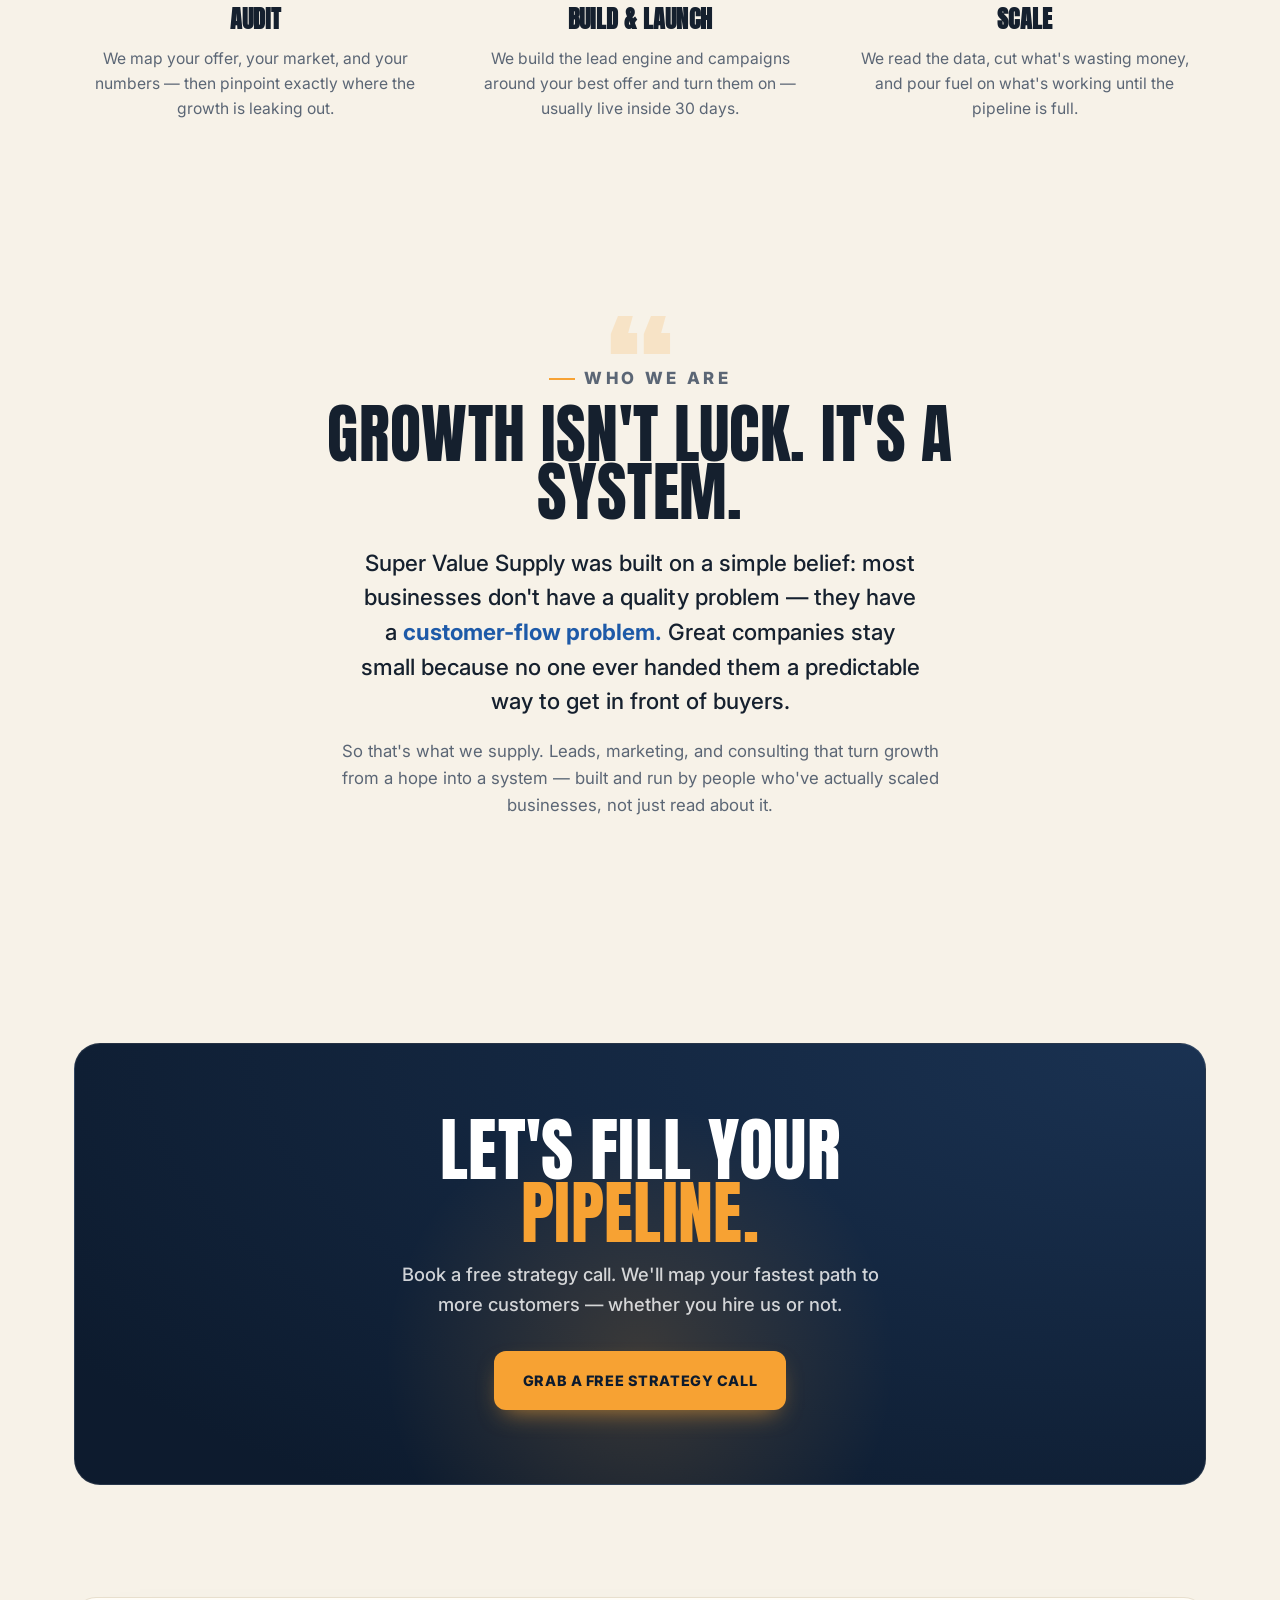
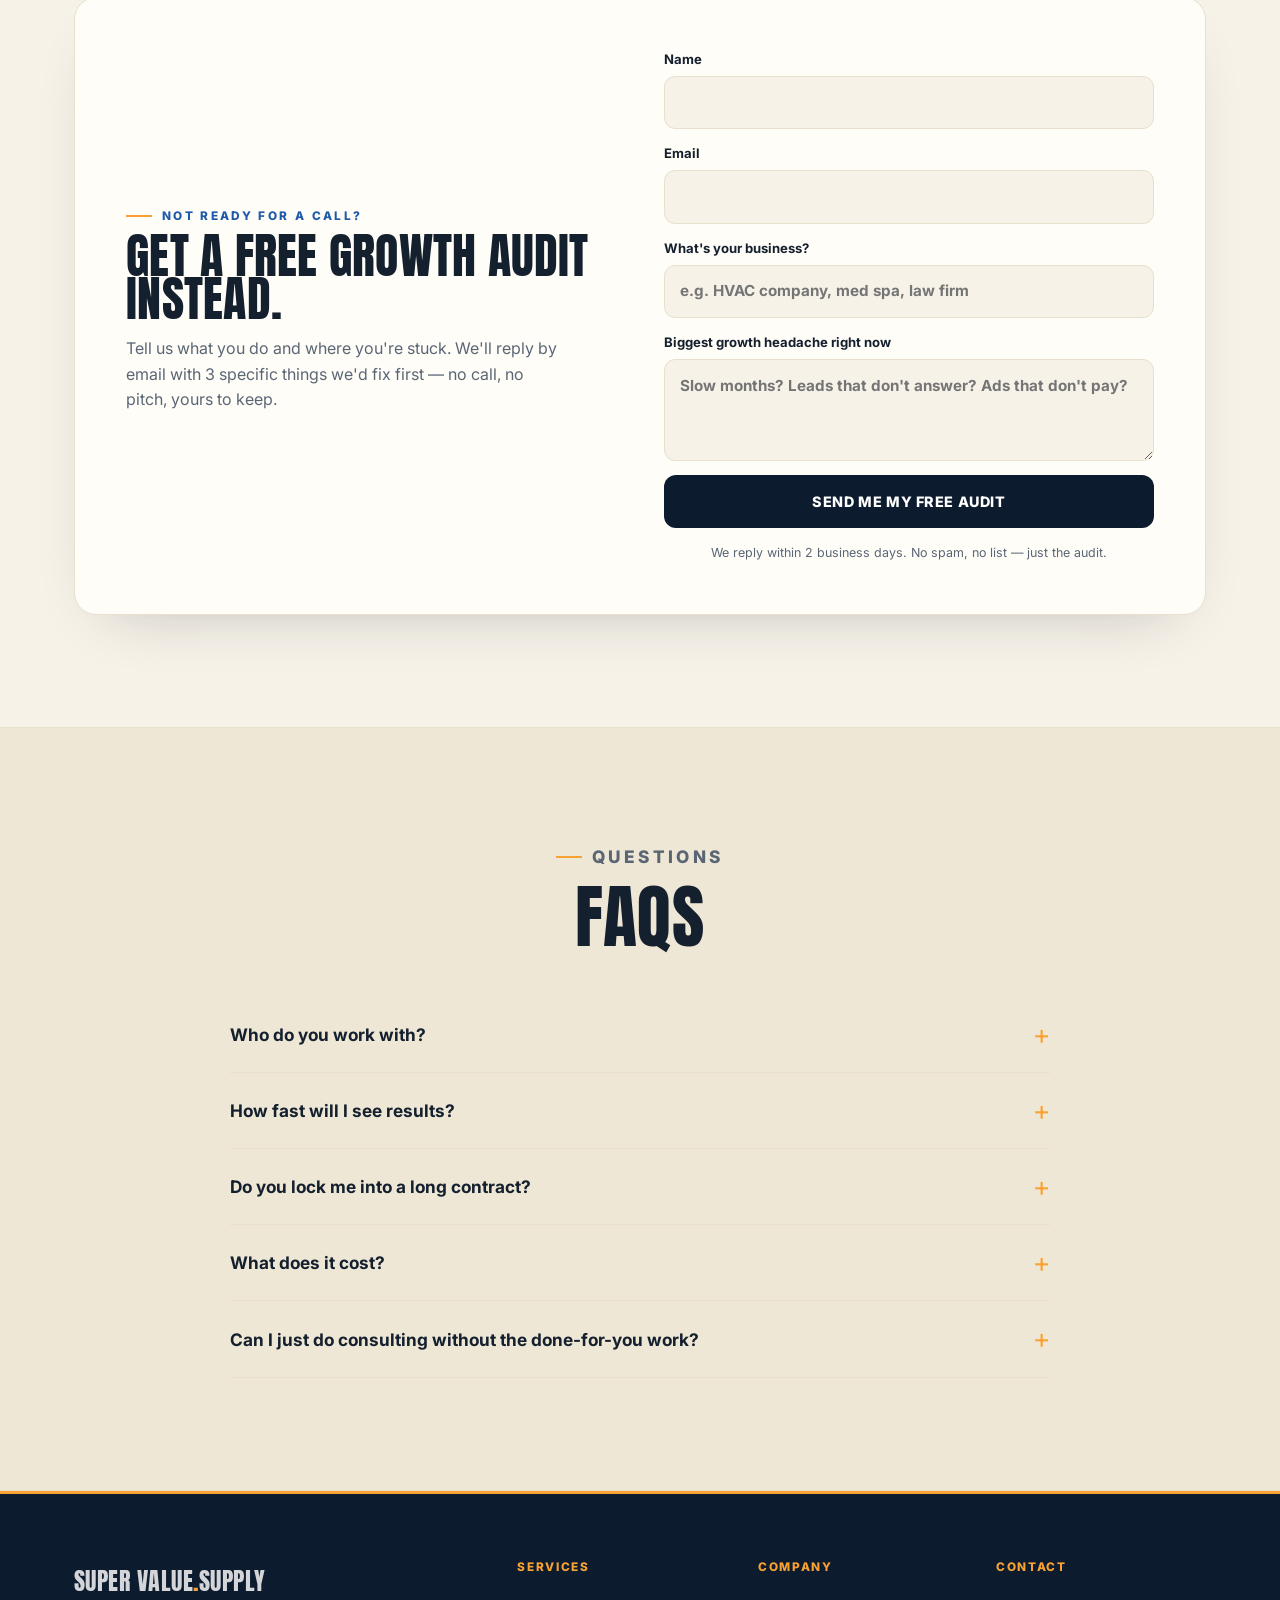
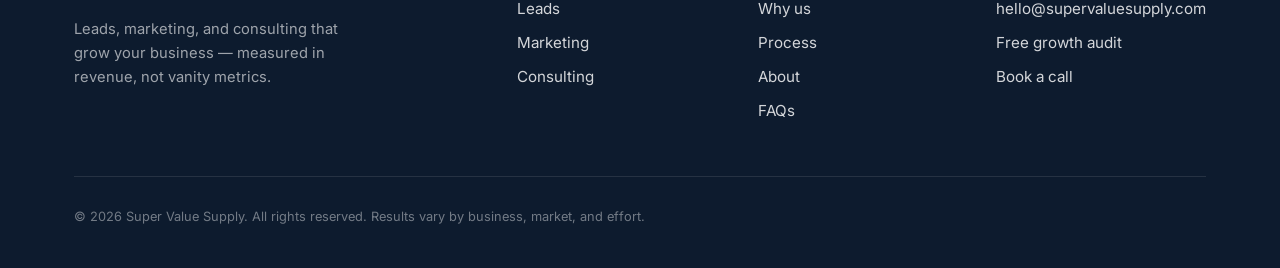
==== commit 36dd3a77: "Reposition + redesign About: belief statement before the CTA, drop empty panel The About section was" ====
--- a/index.html
+++ b/index.html
@@ -261,6 +261,19 @@
     </div>
   </section>
 
+  <!-- ============ ABOUT / BELIEF (story before the ask) ============ -->
+  <section class="block" id="about">
+    <div class="wrap">
+      <div class="manifesto reveal">
+        <p class="eyebrow">Who we are</p>
+        <h2 class="display">Growth isn't luck. It's a system.</h2>
+        <!-- EDIT: your story -->
+        <p class="lead-p">Super Value Supply was built on a simple belief: most businesses don't have a quality problem — they have a <b>customer-flow problem.</b> Great companies stay small because no one ever handed them a predictable way to get in front of buyers.</p>
+        <p>So that's what we supply. Leads, marketing, and consulting that turn growth from a hope into a system — built and run by people who've actually scaled businesses, not just read about it.</p>
+      </div>
+    </div>
+  </section>
+
   <!-- ============ BIG CTA ============ -->
   <section class="block" id="cta">
     <div class="wrap reveal">
@@ -312,24 +325,6 @@
     </div>
   </section>
 
-  <!-- ============ ABOUT ============ -->
-  <section class="block" id="about">
-    <div class="wrap">
-      <div class="about">
-        <div class="reveal">
-          <p class="eyebrow">Who we are</p>
-          <h2 class="display">Growth isn't luck. It's a system.</h2>
-          <!-- EDIT: your story -->
-          <p>Super Value Supply was built on a simple belief: most businesses don't have a quality problem — they have a customer-flow problem. Great companies stay small because no one ever handed them a predictable way to get in front of buyers.</p>
-          <p>So that's what we supply. Leads, marketing, and consulting that turn growth from a hope into a system — built and run by people who've actually scaled businesses, not just read about it.</p>
-          <a class="btn btn-dark" href="book.html" style="margin-top:.6rem">Book a call</a>
-        </div>
-        <div class="portrait reveal" aria-hidden="true">
-          <svg viewBox="0 0 24 24" fill="none" stroke="currentColor" stroke-width="1.3"><path d="M3 3v18h18"/><path d="M7 13l3-3 3 3 4-5"/></svg>
-        </div>
-      </div>
-    </div>
-  </section>
 
 </main>
 
--- a/styles.css
+++ b/styles.css
@@ -183,13 +183,15 @@
 .q .a{max-height:0;overflow:hidden;transition:max-height .28s ease;color:var(--muted)}
 .q .a p{padding:0 0 1.5rem}
 
-/* ---------- about ---------- */
-.about{display:grid;grid-template-columns:1.05fr .95fr;gap:3rem;align-items:center}
-.about .portrait{aspect-ratio:1/1;border-radius:22px;border:1px solid var(--navy-line);overflow:hidden;
-  background:radial-gradient(120% 120% at 100% 0%,var(--navy-3),var(--navy));display:flex;align-items:center;justify-content:center}
-.about .portrait svg{width:110px;height:110px;color:var(--amber);opacity:.85}
-.about h2{font-size:clamp(2.2rem,5.5vw,3.6rem);margin-bottom:1.2rem}
-.about p{color:var(--muted);margin-bottom:1rem;font-size:1.05rem}
+/* ---------- about / belief (centered manifesto) ---------- */
+.manifesto{position:relative;text-align:center;max-width:840px;margin:0 auto;padding-top:1rem}
+.manifesto::before{content:"\201C";position:absolute;top:-2.4rem;left:50%;transform:translateX(-50%);
+  font-family:"Anton",sans-serif;font-size:9rem;line-height:1;color:var(--amber);opacity:.18;pointer-events:none}
+.manifesto .eyebrow{justify-content:center}
+.manifesto h2{font-size:clamp(2.2rem,6vw,4rem);margin:.9rem 0 1.5rem}
+.manifesto .lead-p{color:var(--ink);font-size:clamp(1.15rem,2vw,1.4rem);line-height:1.55;max-width:40ch;margin:0 auto 1.2rem;font-weight:500}
+.manifesto .lead-p b{color:var(--blue-deep);font-weight:700}
+.manifesto p{color:var(--muted);font-size:1.05rem;max-width:58ch;margin:0 auto}
 
 footer{background:var(--navy);color:#fff;padding:4rem 0 2.5rem;border-top:3px solid var(--amber)}
 .foot-top{display:flex;justify-content:space-between;gap:2rem;flex-wrap:wrap;margin-bottom:3rem}
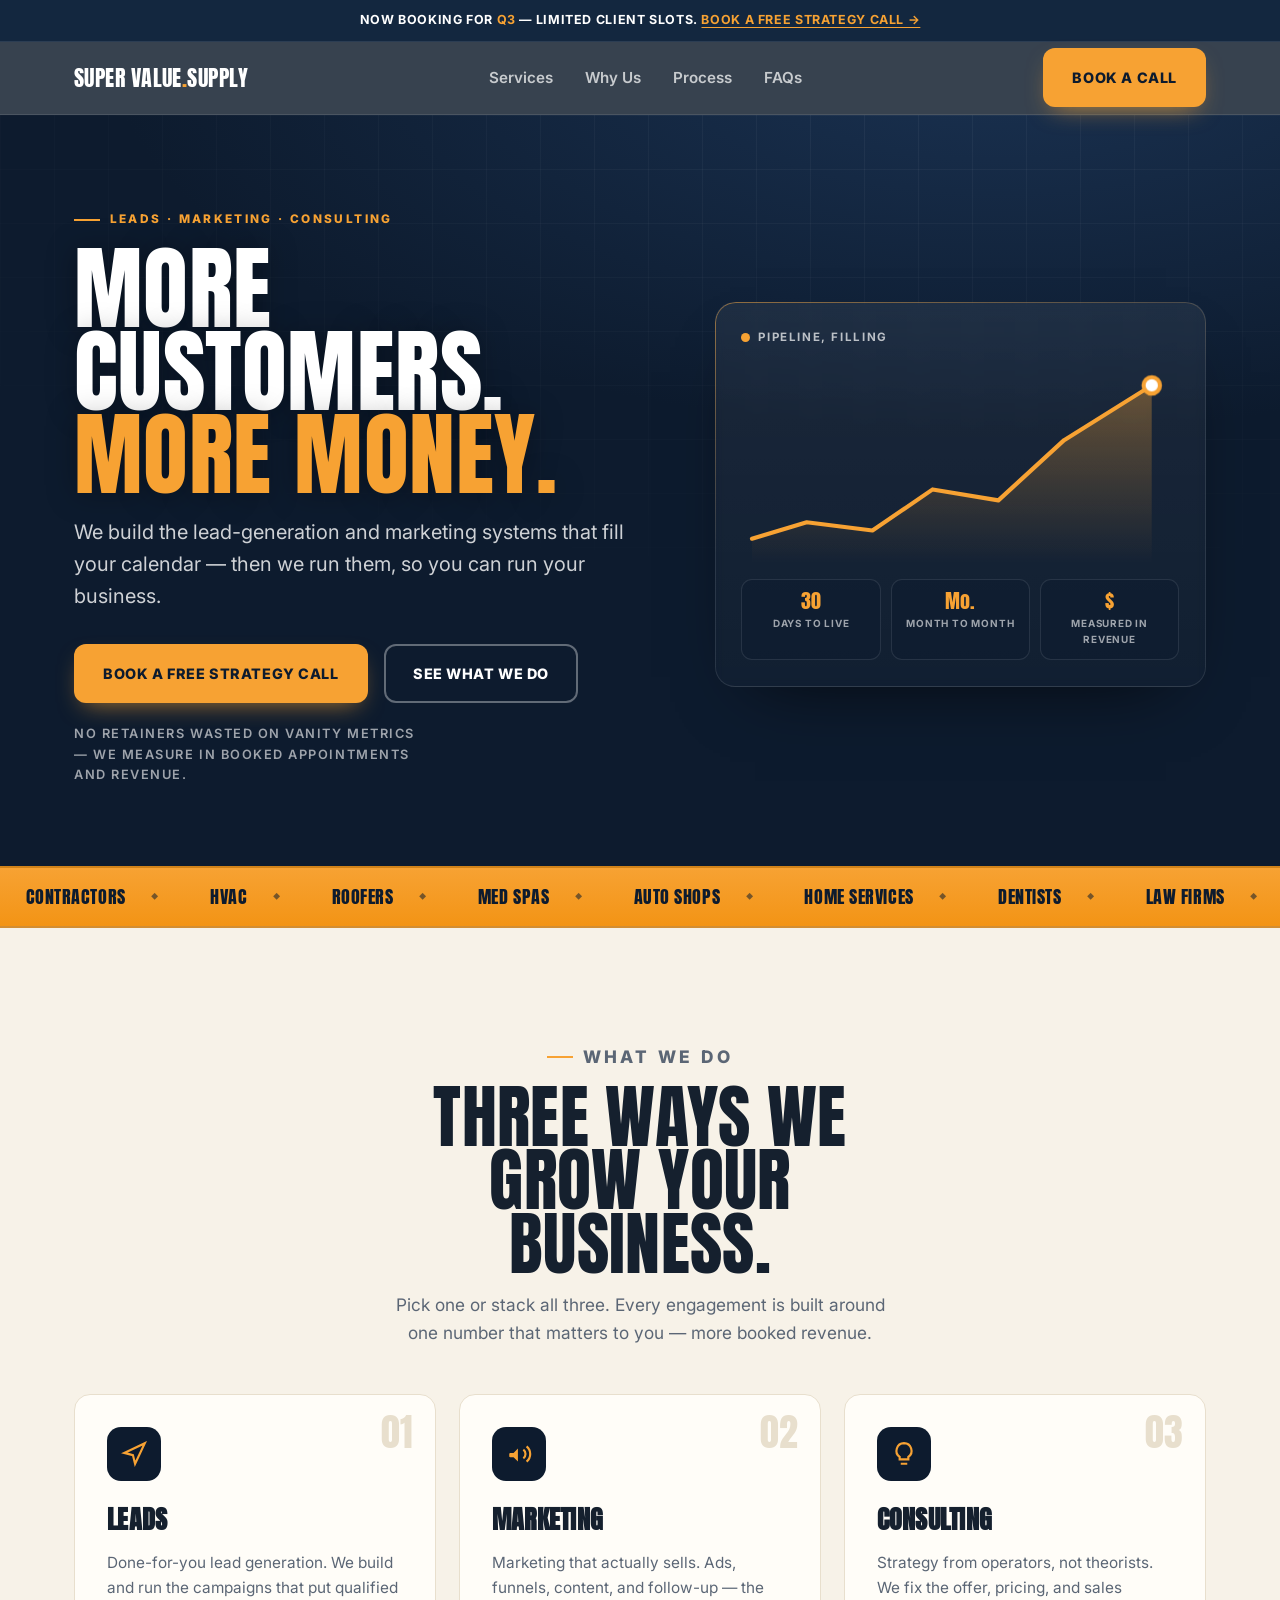
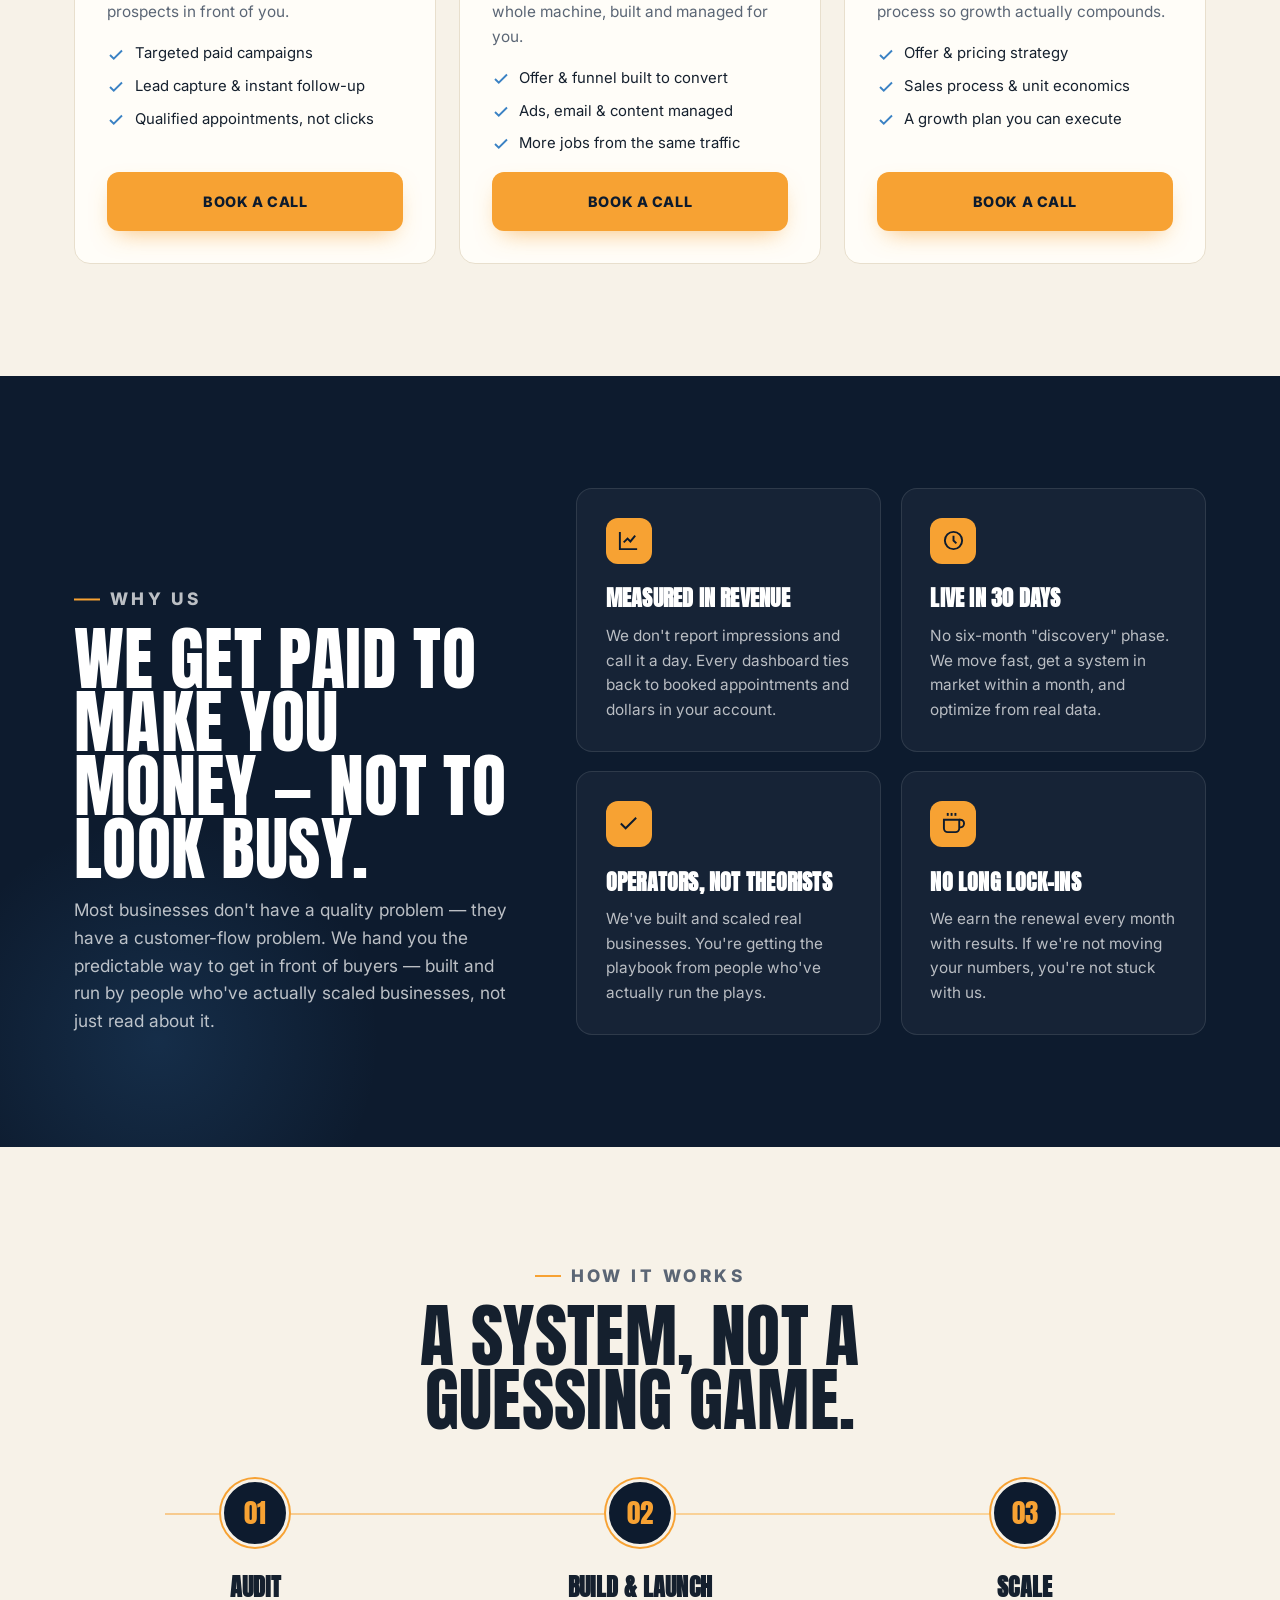
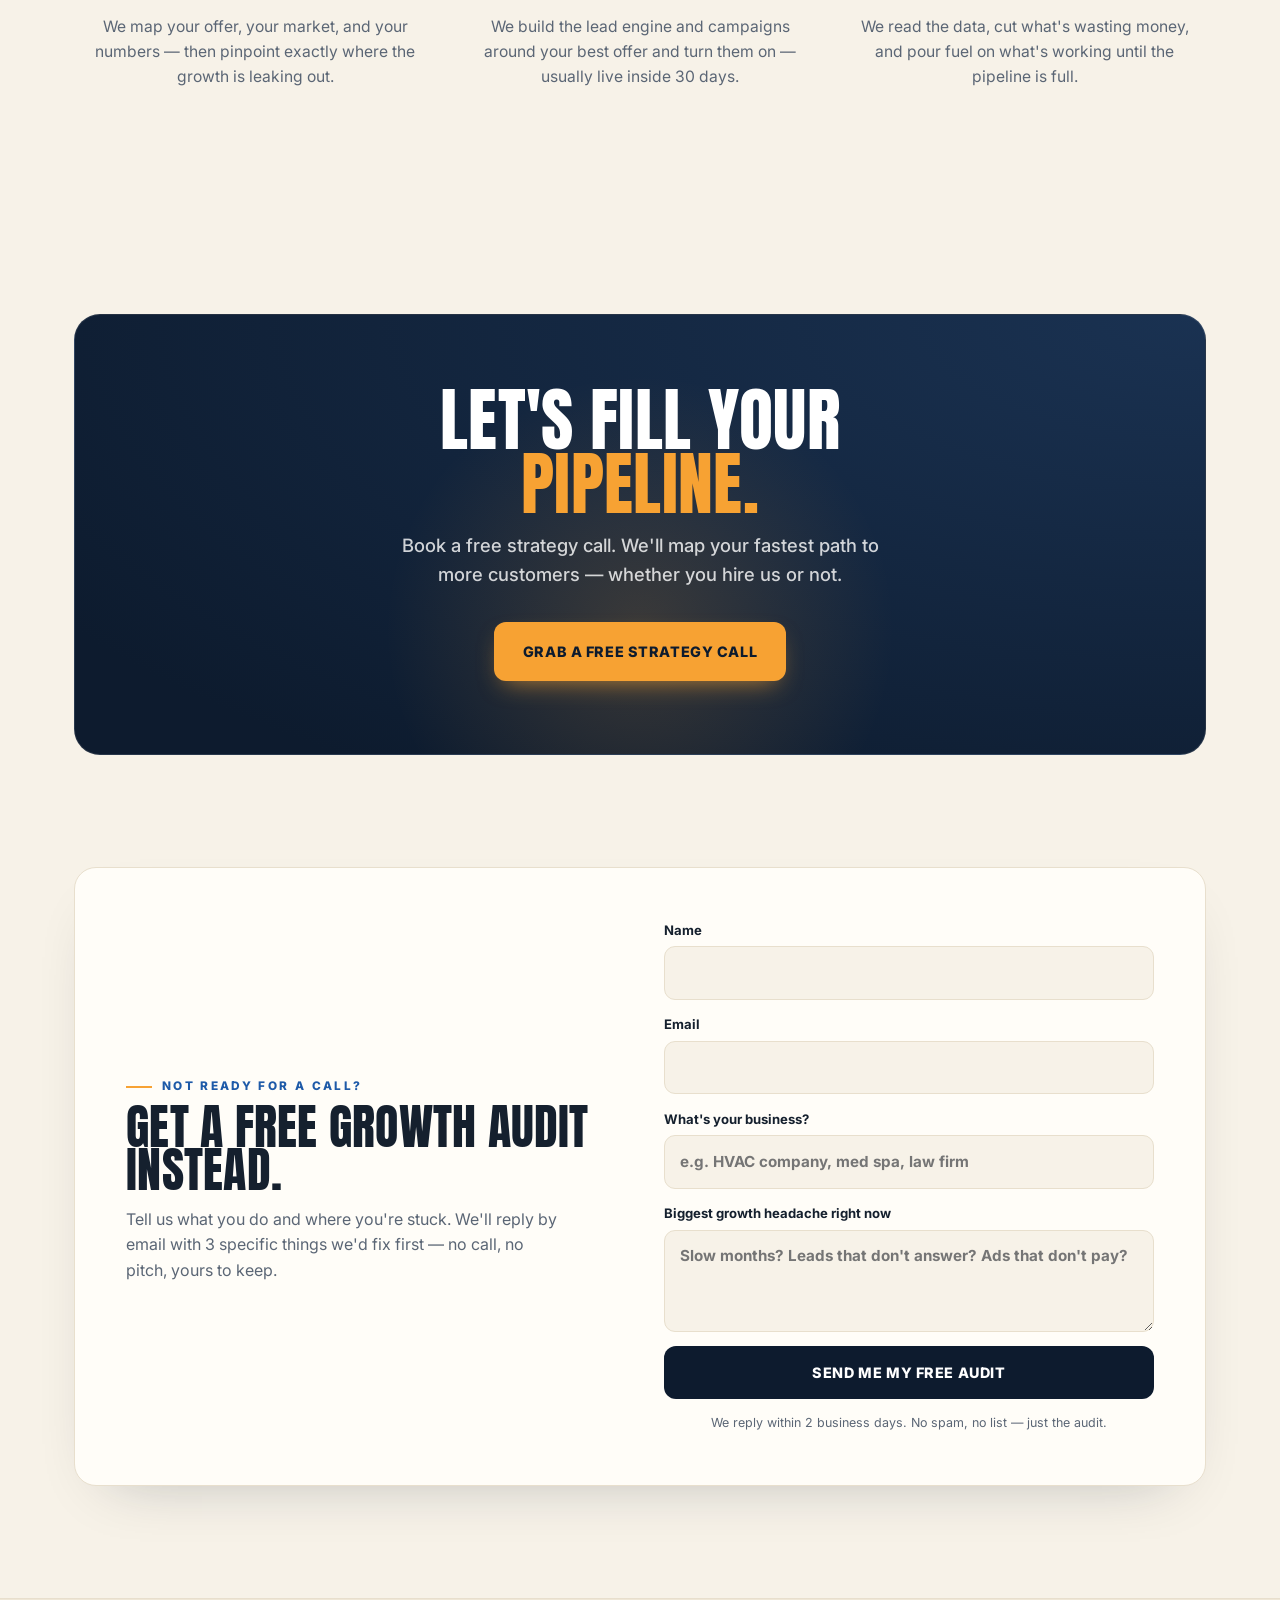
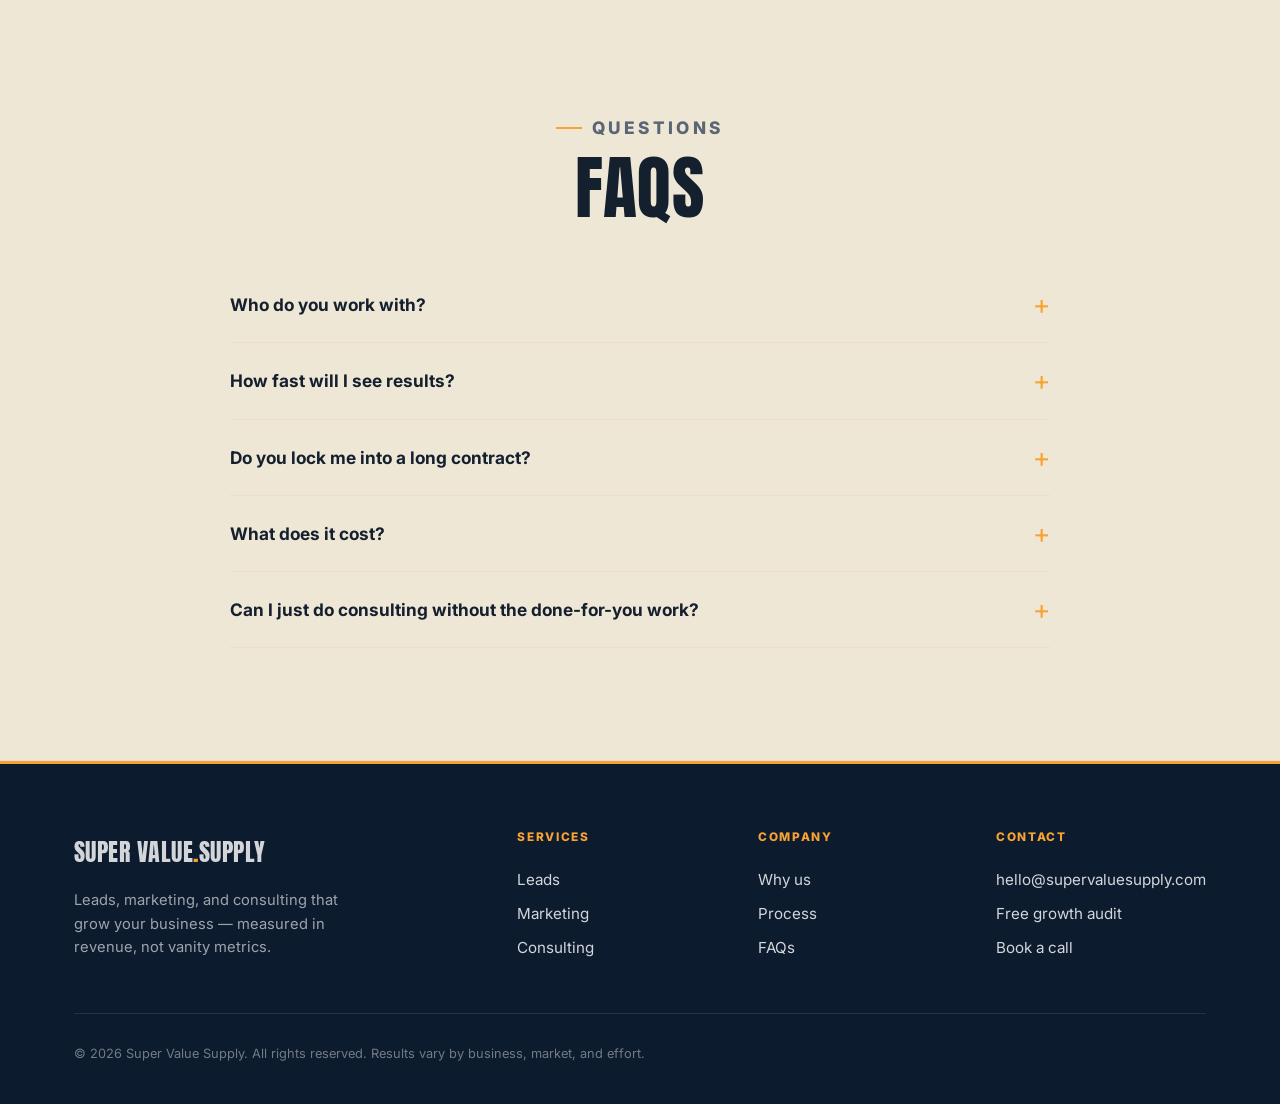
==== commit 11baa56a: "Cut redundant About section; fold its best line into Why Us; tighten hero Full creative pass — remov" ====
--- a/index.html
+++ b/index.html
@@ -87,7 +87,6 @@
       <a href="#why">Why Us</a>
       <a href="#process">Process</a>
       <a href="#faq">FAQs</a>
-      <a href="#about">About</a>
     </nav>
     <div class="nav-right">
       <a class="btn btn-primary" href="book.html">Book a call</a>
@@ -108,7 +107,7 @@
           <p class="eyebrow reveal">Leads · Marketing · Consulting</p>
           <!-- EDIT: headline -->
           <h1 class="display reveal">More customers.<br><em>More money.</em></h1>
-          <p class="lead reveal">We build the lead-generation and marketing systems that fill your calendar — then we run them, so you can run your business. Built for contractors, home services, auto shops, med spas, and local businesses ready for more.</p>
+          <p class="lead reveal">We build the lead-generation and marketing systems that fill your calendar — then we run them, so you can run your business.</p>
           <div class="hero-cta reveal">
             <a class="btn btn-primary" href="book.html">Book a free strategy call</a>
             <a class="btn btn-ghost" href="#services">See what we do</a>
@@ -218,7 +217,7 @@
         <div class="sec-head reveal">
           <p class="eyebrow">Why us</p>
           <h2 class="display">We get paid to make you money — not to look busy.</h2>
-          <p>No fluff, no busywork — just a system pointed at your revenue, run by people who've done it.</p>
+          <p>Most businesses don't have a quality problem — they have a customer-flow problem. We hand you the predictable way to get in front of buyers — built and run by people who've actually scaled businesses, not just read about it.</p>
         </div>
         <div class="why">
           <div class="why-item reveal">
@@ -257,19 +256,6 @@
         <div class="tstep reveal"><div class="tnode">01</div><div><h3>Audit</h3><p>We map your offer, your market, and your numbers — then pinpoint exactly where the growth is leaking out.</p></div></div>
         <div class="tstep reveal"><div class="tnode">02</div><div><h3>Build &amp; launch</h3><p>We build the lead engine and campaigns around your best offer and turn them on — usually live inside 30 days.</p></div></div>
         <div class="tstep reveal"><div class="tnode">03</div><div><h3>Scale</h3><p>We read the data, cut what's wasting money, and pour fuel on what's working until the pipeline is full.</p></div></div>
-      </div>
-    </div>
-  </section>
-
-  <!-- ============ ABOUT / BELIEF (story before the ask) ============ -->
-  <section class="block" id="about">
-    <div class="wrap">
-      <div class="manifesto reveal">
-        <p class="eyebrow">Who we are</p>
-        <h2 class="display">Growth isn't luck. It's a system.</h2>
-        <!-- EDIT: your story -->
-        <p class="lead-p">Super Value Supply was built on a simple belief: most businesses don't have a quality problem — they have a <b>customer-flow problem.</b> Great companies stay small because no one ever handed them a predictable way to get in front of buyers.</p>
-        <p>So that's what we supply. Leads, marketing, and consulting that turn growth from a hope into a system — built and run by people who've actually scaled businesses, not just read about it.</p>
       </div>
     </div>
   </section>
@@ -336,7 +322,7 @@
         <p>Leads, marketing, and consulting that grow your business — measured in revenue, not vanity metrics.</p>
       </div>
       <div class="foot-col"><h4>Services</h4><a href="#services">Leads</a><a href="#services">Marketing</a><a href="#services">Consulting</a></div>
-      <div class="foot-col"><h4>Company</h4><a href="#why">Why us</a><a href="#process">Process</a><a href="#about">About</a><a href="#faq">FAQs</a></div>
+      <div class="foot-col"><h4>Company</h4><a href="#why">Why us</a><a href="#process">Process</a><a href="#faq">FAQs</a></div>
       <div class="foot-col"><h4>Contact</h4>
         <!-- EDIT: add real phone as <a href="tel:+1XXXXXXXXXX">(XXX) XXX-XXXX</a> when ready -->
         <a href="mailto:hello@supervaluesupply.com">hello@supervaluesupply.com</a>
--- a/styles.css
+++ b/styles.css
@@ -183,16 +183,6 @@
 .q .a{max-height:0;overflow:hidden;transition:max-height .28s ease;color:var(--muted)}
 .q .a p{padding:0 0 1.5rem}
 
-/* ---------- about / belief (centered manifesto) ---------- */
-.manifesto{position:relative;text-align:center;max-width:840px;margin:0 auto;padding-top:1rem}
-.manifesto::before{content:"\201C";position:absolute;top:-2.4rem;left:50%;transform:translateX(-50%);
-  font-family:"Anton",sans-serif;font-size:9rem;line-height:1;color:var(--amber);opacity:.18;pointer-events:none}
-.manifesto .eyebrow{justify-content:center}
-.manifesto h2{font-size:clamp(2.2rem,6vw,4rem);margin:.9rem 0 1.5rem}
-.manifesto .lead-p{color:var(--ink);font-size:clamp(1.15rem,2vw,1.4rem);line-height:1.55;max-width:40ch;margin:0 auto 1.2rem;font-weight:500}
-.manifesto .lead-p b{color:var(--blue-deep);font-weight:700}
-.manifesto p{color:var(--muted);font-size:1.05rem;max-width:58ch;margin:0 auto}
-
 footer{background:var(--navy);color:#fff;padding:4rem 0 2.5rem;border-top:3px solid var(--amber)}
 .foot-top{display:flex;justify-content:space-between;gap:2rem;flex-wrap:wrap;margin-bottom:3rem}
 .foot-col{max-width:280px}
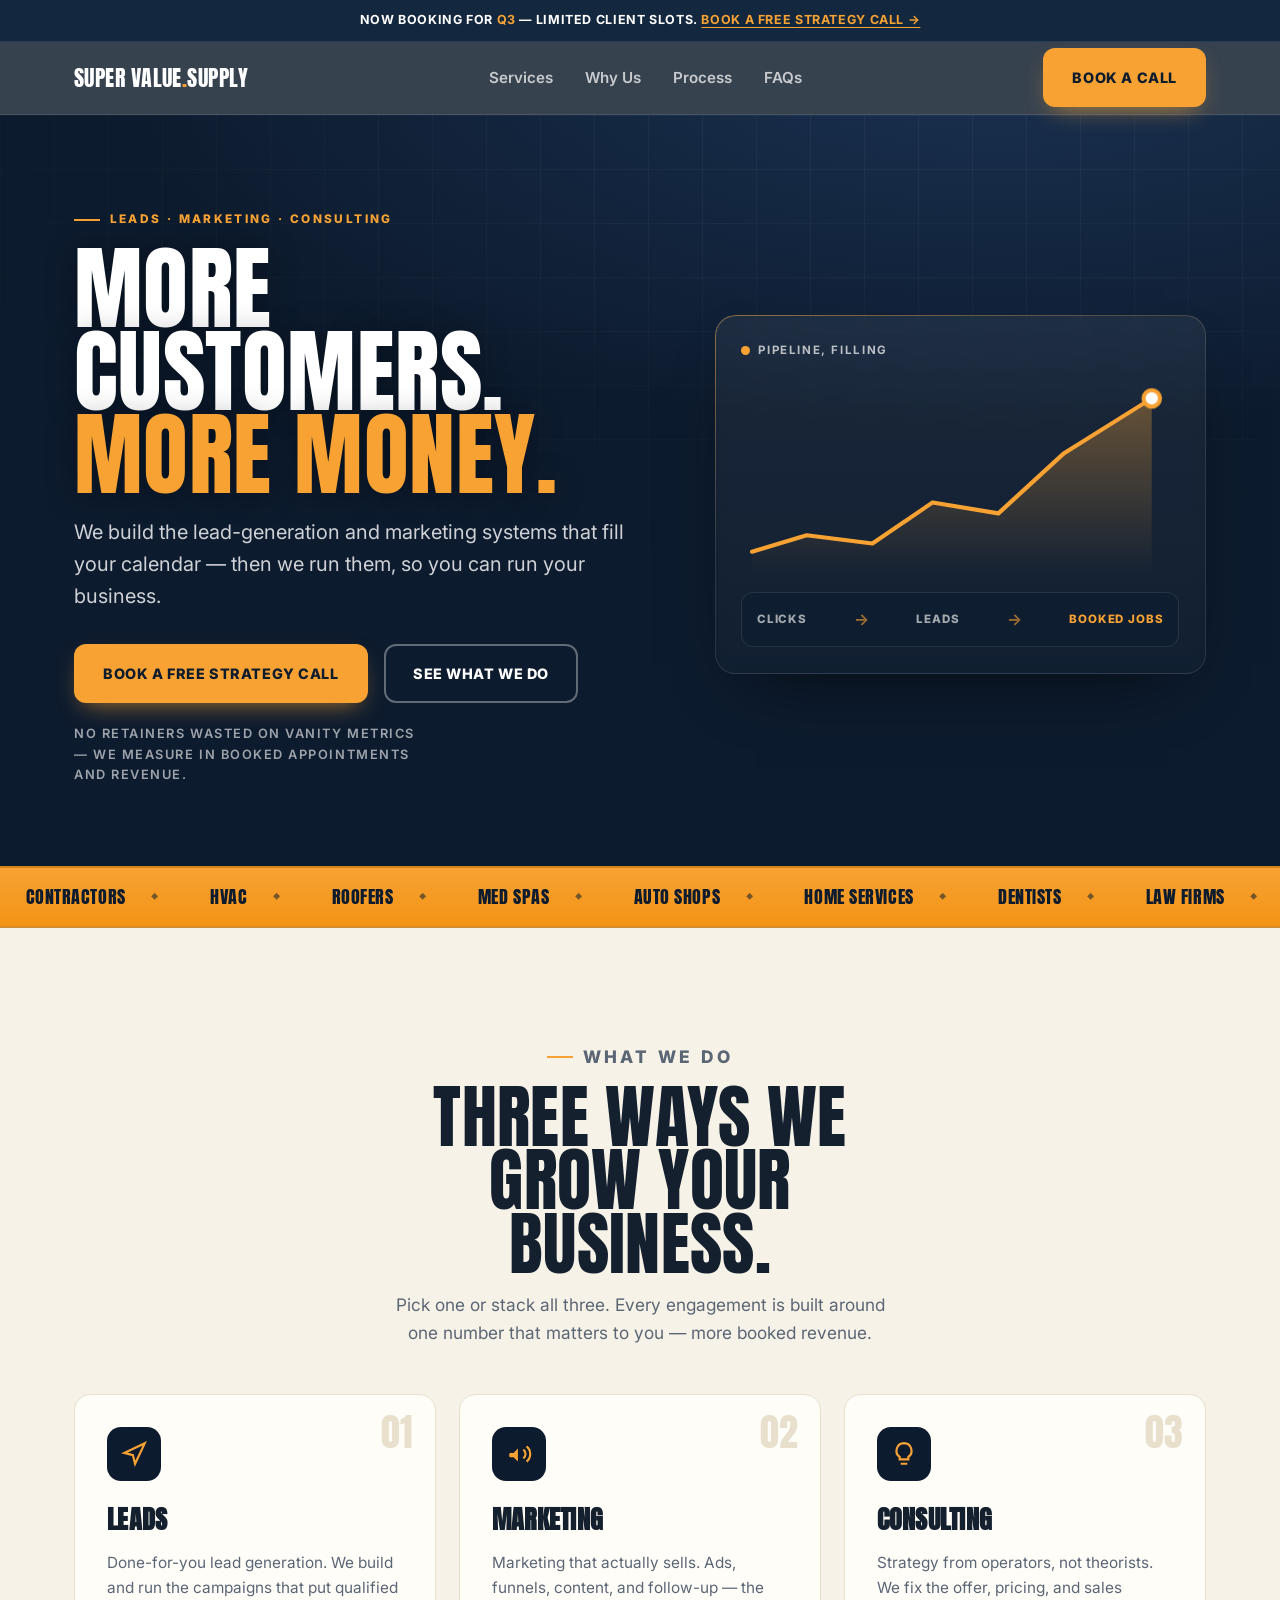
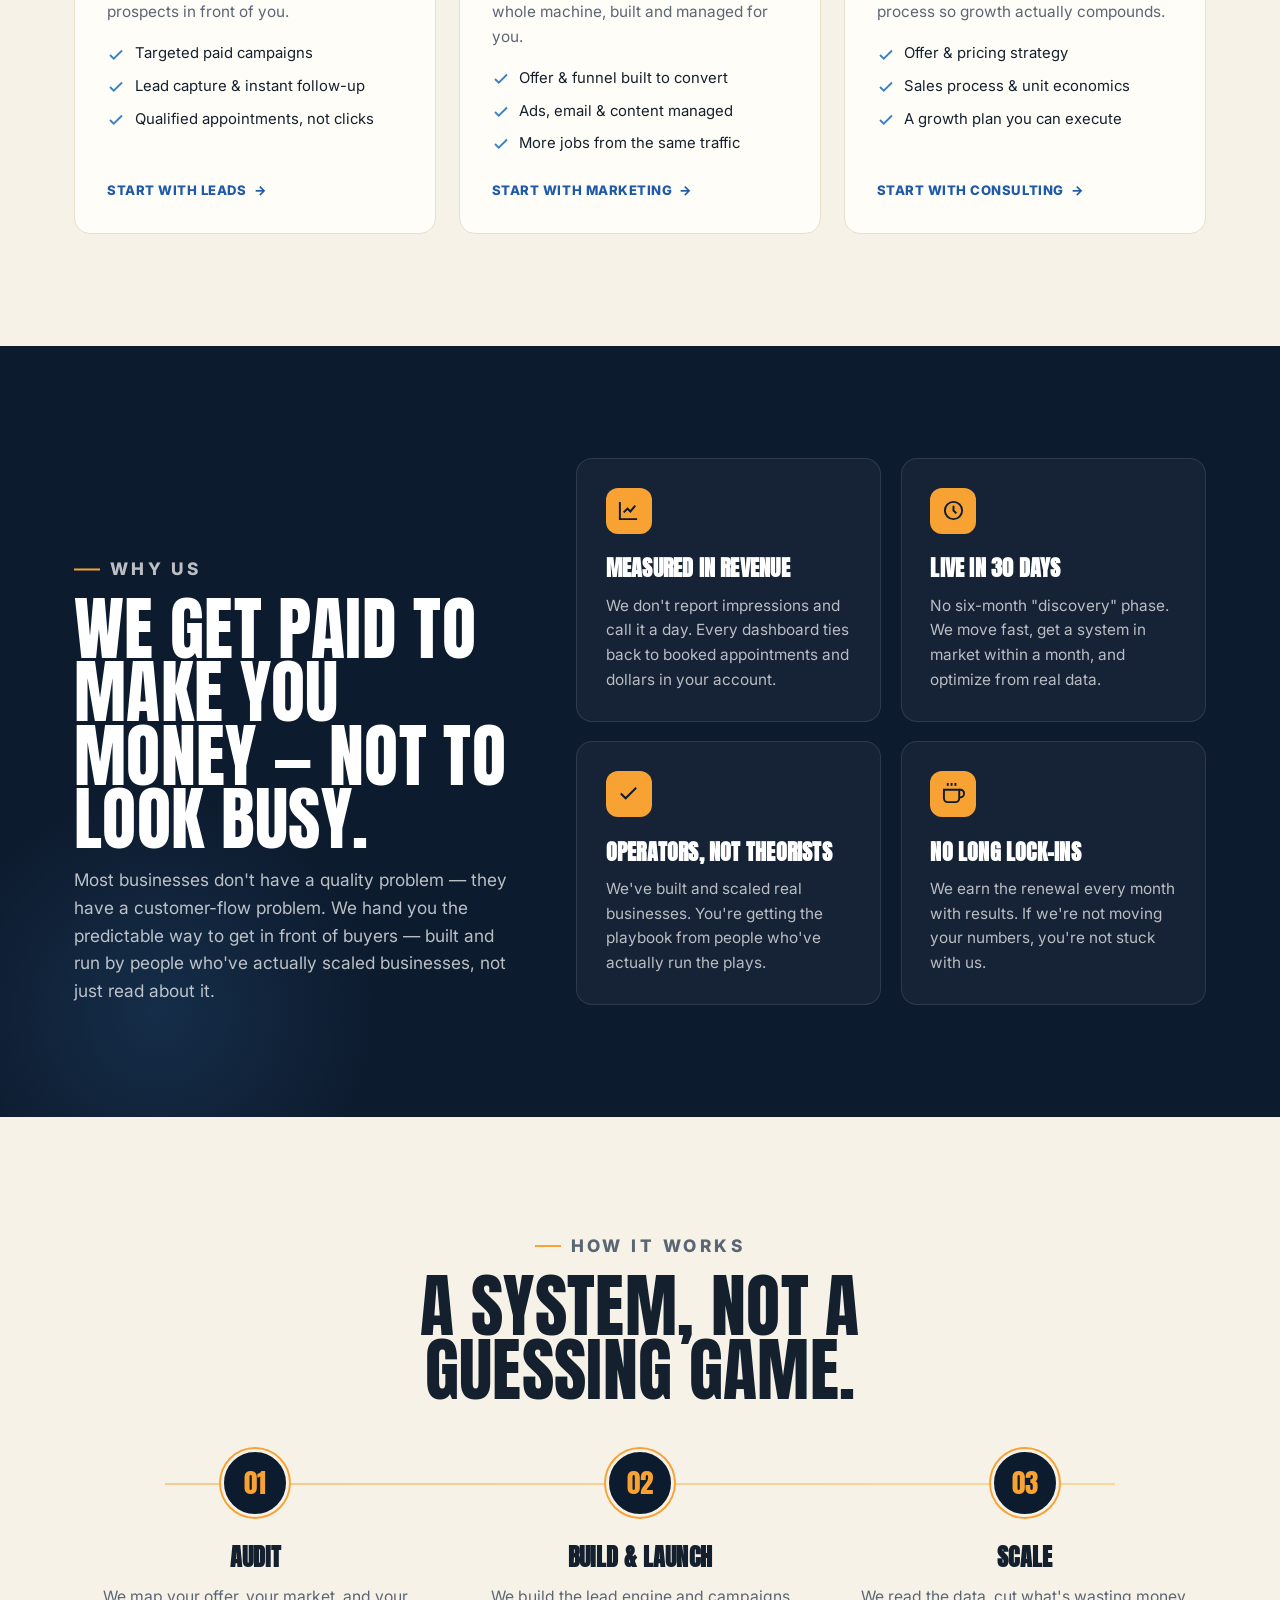
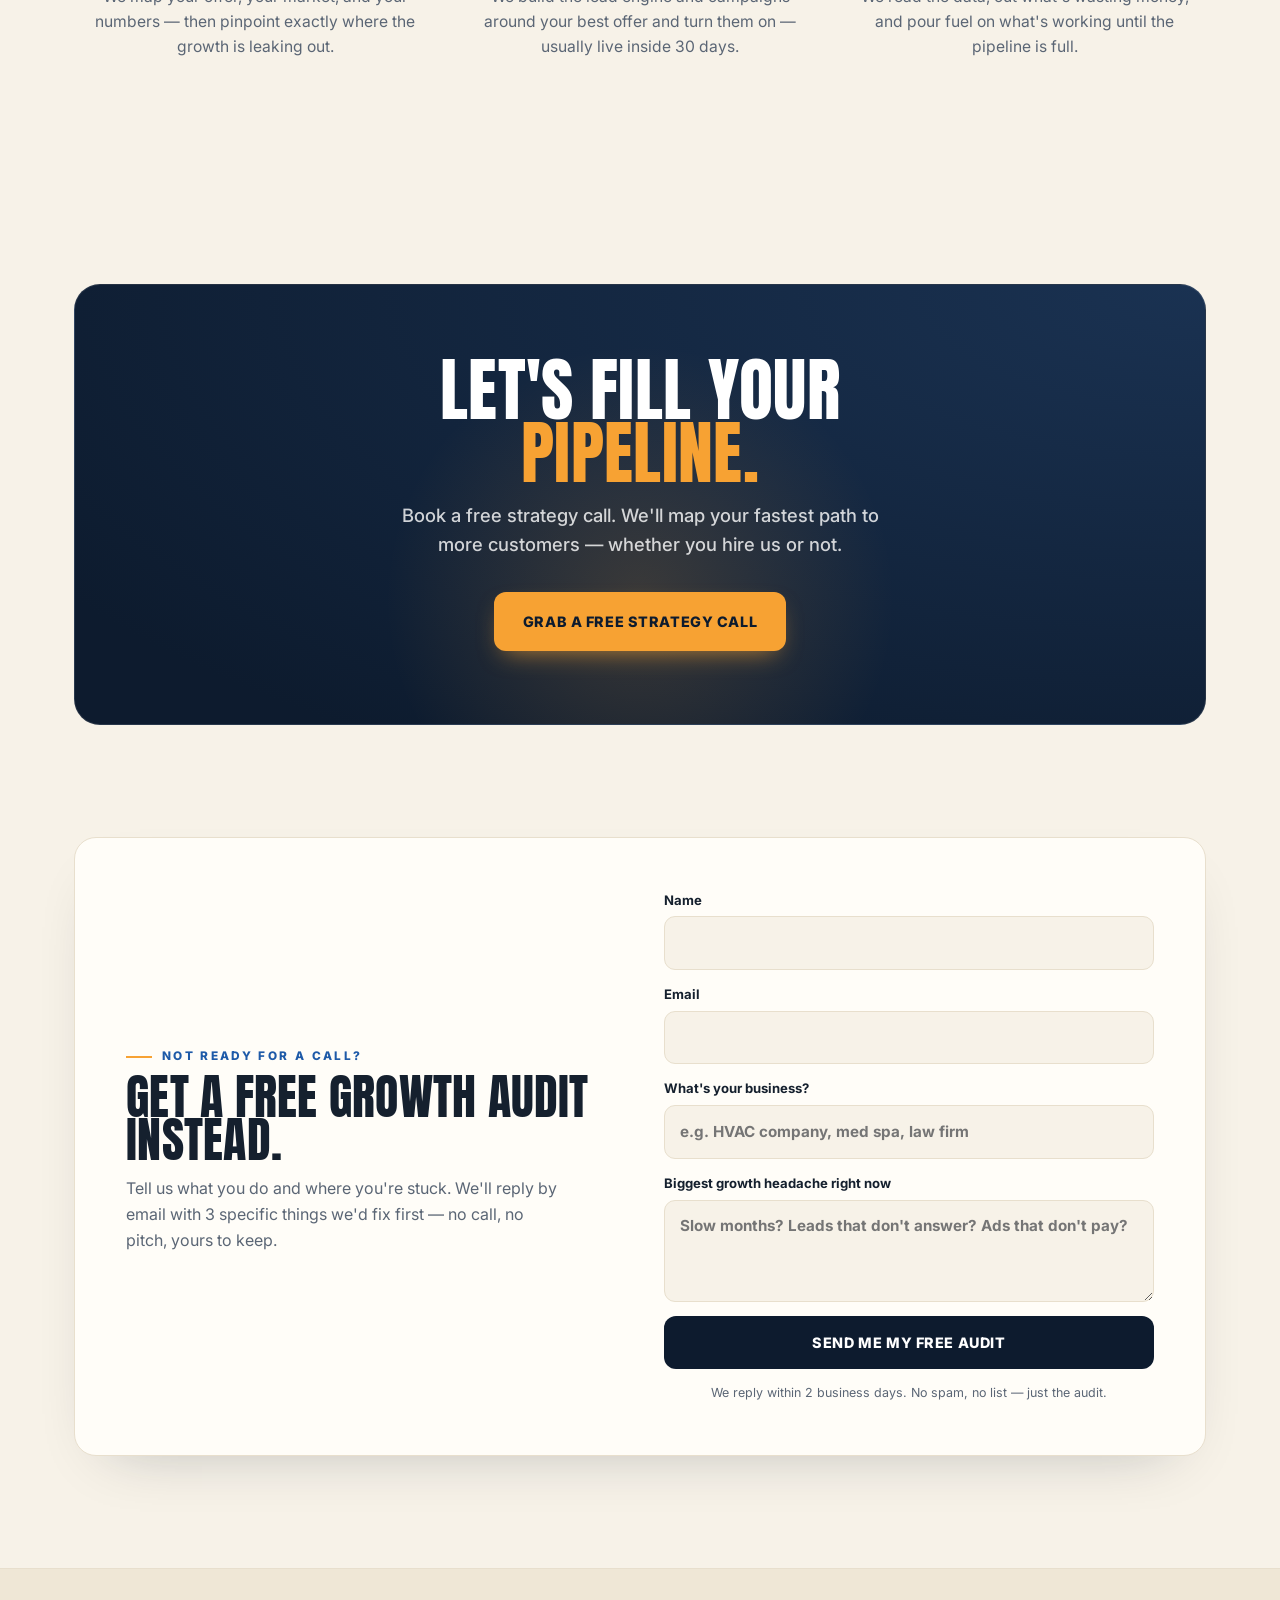
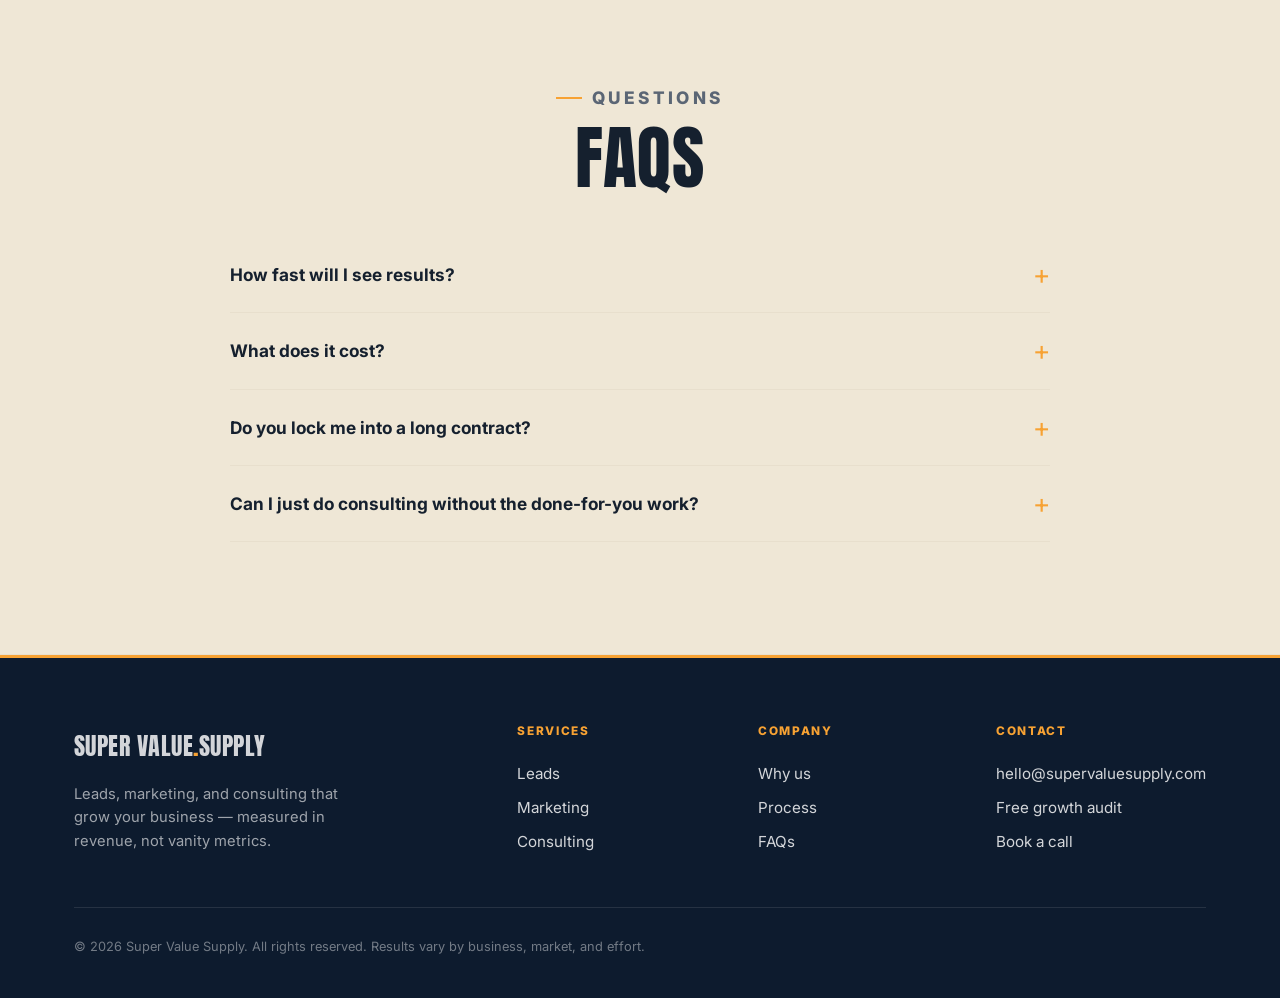
==== commit 8c0ce0c9: "Prune redundancy + polish: hero funnel, lighter service CTAs, tighter FAQ - Hero growth card: replac" ====
--- a/index.html
+++ b/index.html
@@ -48,14 +48,12 @@
   "@context": "https://schema.org",
   "@type": "FAQPage",
   "mainEntity": [
-    { "@type": "Question", "name": "Who do you work with?",
-      "acceptedAnswer": { "@type": "Answer", "text": "Established local and service businesses ready to grow — contractors, home services, auto shops, med spas, and other owners who can handle more customers and want a predictable way to get them." } },
     { "@type": "Question", "name": "How fast will I see results?",
       "acceptedAnswer": { "@type": "Answer", "text": "Most clients have a live lead system within 30 days and start seeing qualified appointments shortly after launch. We optimize from there." } },
+    { "@type": "Question", "name": "What does it cost?",
+      "acceptedAnswer": { "@type": "Answer", "text": "It depends on scope and which services you need. We'll give you a straight number on the strategy call — no pressure, no surprises." } },
     { "@type": "Question", "name": "Do you lock me into a long contract?",
       "acceptedAnswer": { "@type": "Answer", "text": "No long lock-ins. We earn the relationship month to month with results. If we're not moving your numbers, you're free to walk." } },
-    { "@type": "Question", "name": "What does it cost?",
-      "acceptedAnswer": { "@type": "Answer", "text": "It depends on scope and which services you need. We'll give you a straight number on the strategy call — no pressure, no surprises." } },
     { "@type": "Question", "name": "Can I just do consulting without the done-for-you work?",
       "acceptedAnswer": { "@type": "Answer", "text": "Absolutely. Some clients want the strategy and run it in-house. Others want us to build and manage everything. Both work." } }
   ]
@@ -129,10 +127,8 @@
             <polyline class="spark-line" points="8,132 48,120 96,126 140,96 188,104 236,60 300,20"/>
             <circle class="spark-dot" cx="300" cy="20" r="6"/>
           </svg>
-          <div class="gc-chips">
-            <div class="chip"><b>30</b><span>Days to live</span></div>
-            <div class="chip"><b>Mo.</b><span>Month to month</span></div>
-            <div class="chip"><b>$</b><span>Measured in revenue</span></div>
+          <div class="gc-funnel">
+            <span>Clicks</span><i>→</i><span>Leads</span><i>→</i><span class="won">Booked jobs</span>
           </div>
         </div>
       </div>
@@ -170,7 +166,7 @@
               <li><svg viewBox="0 0 24 24" fill="none" stroke="currentColor" stroke-width="2.5"><polyline points="20 6 9 17 4 12"/></svg>Lead capture &amp; instant follow-up</li>
               <li><svg viewBox="0 0 24 24" fill="none" stroke="currentColor" stroke-width="2.5"><polyline points="20 6 9 17 4 12"/></svg>Qualified appointments, not clicks</li>
             </ul>
-            <a class="btn btn-primary" href="book.html">Book a call</a>
+            <a class="card-link" href="book.html">Start with Leads <span aria-hidden="true">→</span></a>
           </div>
         </article>
 
@@ -186,7 +182,7 @@
               <li><svg viewBox="0 0 24 24" fill="none" stroke="currentColor" stroke-width="2.5"><polyline points="20 6 9 17 4 12"/></svg>Ads, email &amp; content managed</li>
               <li><svg viewBox="0 0 24 24" fill="none" stroke="currentColor" stroke-width="2.5"><polyline points="20 6 9 17 4 12"/></svg>More jobs from the same traffic</li>
             </ul>
-            <a class="btn btn-primary" href="book.html">Book a call</a>
+            <a class="card-link" href="book.html">Start with Marketing <span aria-hidden="true">→</span></a>
           </div>
         </article>
 
@@ -202,7 +198,7 @@
               <li><svg viewBox="0 0 24 24" fill="none" stroke="currentColor" stroke-width="2.5"><polyline points="20 6 9 17 4 12"/></svg>Sales process &amp; unit economics</li>
               <li><svg viewBox="0 0 24 24" fill="none" stroke="currentColor" stroke-width="2.5"><polyline points="20 6 9 17 4 12"/></svg>A growth plan you can execute</li>
             </ul>
-            <a class="btn btn-primary" href="book.html">Book a call</a>
+            <a class="card-link" href="book.html">Start with Consulting <span aria-hidden="true">→</span></a>
           </div>
         </article>
 
@@ -301,11 +297,9 @@
     <div class="wrap">
       <div class="sec-head center reveal"><p class="eyebrow">Questions</p><h2 class="display">FAQs</h2></div>
       <div class="faq">
-        <!-- EDIT: real Q&As -->
-        <div class="q reveal"><button aria-expanded="false">Who do you work with?<span class="plus">+</span></button><div class="a"><p>Established local and service businesses ready to grow — contractors, home services, auto shops, med spas, and other owners who can handle more customers and want a predictable way to get them.</p></div></div>
         <div class="q reveal"><button aria-expanded="false">How fast will I see results?<span class="plus">+</span></button><div class="a"><p>Most clients have a live lead system within 30 days and start seeing qualified appointments shortly after launch. We optimize from there.</p></div></div>
+        <div class="q reveal"><button aria-expanded="false">What does it cost?<span class="plus">+</span></button><div class="a"><p>It depends on scope and which services you need. We'll give you a straight number on the strategy call — no pressure, no surprises.</p></div></div>
         <div class="q reveal"><button aria-expanded="false">Do you lock me into a long contract?<span class="plus">+</span></button><div class="a"><p>No long lock-ins. We earn the relationship month to month with results. If we're not moving your numbers, you're free to walk.</p></div></div>
-        <div class="q reveal"><button aria-expanded="false">What does it cost?<span class="plus">+</span></button><div class="a"><p>It depends on scope and which services you need. We'll give you a straight number on the strategy call — no pressure, no surprises.</p></div></div>
         <div class="q reveal"><button aria-expanded="false">Can I just do consulting without the done-for-you work?<span class="plus">+</span></button><div class="a"><p>Absolutely. Some clients want the strategy and run it in-house. Others want us to build and manage everything. Both work.</p></div></div>
       </div>
     </div>
--- a/styles.css
+++ b/styles.css
@@ -94,10 +94,11 @@
 .spark-dot{fill:#fff;stroke:var(--amber);stroke-width:3;opacity:0;animation:pop .4s ease forwards 2.3s}
 @keyframes draw{to{stroke-dashoffset:0}}
 @keyframes pop{to{opacity:1}}
-.gc-chips{display:grid;grid-template-columns:repeat(3,1fr);gap:.6rem}
-.chip{background:rgba(13,27,46,.5);border:1px solid var(--navy-line);border-radius:11px;padding:.7rem .5rem;text-align:center}
-.chip b{display:block;font-family:"Anton",sans-serif;font-weight:400;font-size:1.25rem;color:var(--amber);line-height:1}
-.chip span{display:block;font-size:.62rem;font-weight:700;letter-spacing:.08em;text-transform:uppercase;color:rgba(255,255,255,.6);margin-top:.3rem}
+.gc-funnel{display:flex;align-items:center;justify-content:space-between;gap:.4rem;
+  background:rgba(13,27,46,.5);border:1px solid var(--navy-line);border-radius:12px;padding:.85rem .9rem}
+.gc-funnel span{font-size:.72rem;font-weight:800;letter-spacing:.08em;text-transform:uppercase;color:rgba(255,255,255,.62)}
+.gc-funnel span.won{color:var(--amber)}
+.gc-funnel i{color:rgba(247,162,51,.6);font-style:normal;font-weight:700}
 
 /* ---------- niche marquee (amber, motion) ---------- */
 .marquee{background:linear-gradient(180deg,var(--amber),#f39415);color:var(--navy);overflow:hidden;padding:.9rem 0;
@@ -130,6 +131,12 @@
 .feat li{display:flex;gap:.6rem;align-items:flex-start;font-size:.93rem;color:var(--ink)}
 .feat li svg{width:18px;height:18px;color:var(--blue);flex:none;margin-top:.2rem}
 .card .btn{width:100%;justify-content:center;margin-top:auto}
+.card-link{margin-top:auto;padding-top:.5rem;display:inline-flex;align-items:center;gap:.45rem;
+  font-weight:800;font-size:.82rem;letter-spacing:.04em;text-transform:uppercase;color:var(--blue-deep);
+  align-self:flex-start}
+.card-link span{transition:transform .15s ease}
+.card-link:hover{text-decoration:underline;text-underline-offset:3px}
+.card-link:hover span{transform:translateX(4px)}
 
 /* ---------- why (dark, asymmetric heading-left / cards-right) ---------- */
 .why-sec{position:relative;background:var(--navy);color:#fff;overflow:hidden}
